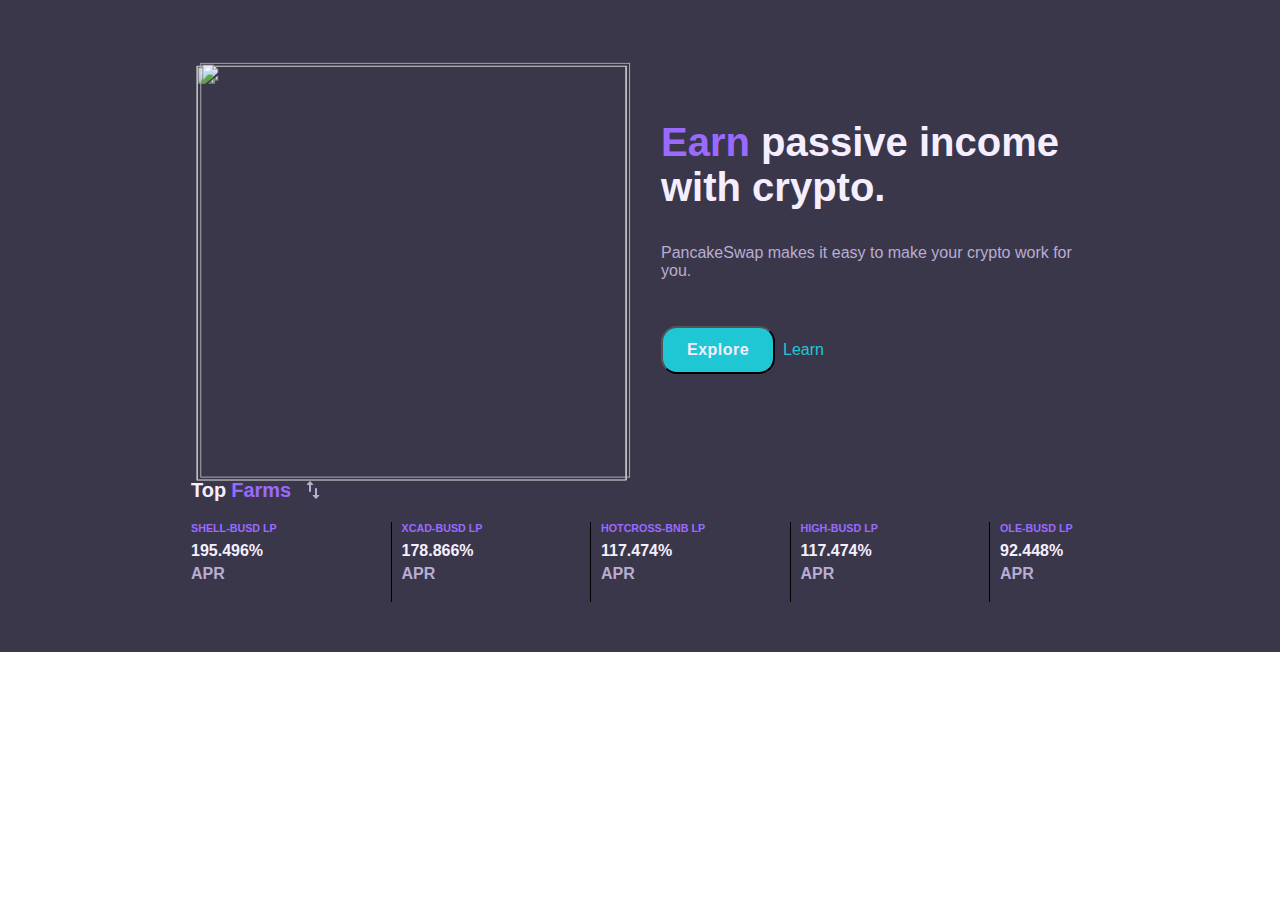
==== index.html @ a701b0a1 "fix responsive" ====
<!DOCTYPE html>
<html lang="en">
  <head>
    <meta charset="UTF-8" />
    <meta http-equiv="X-UA-Compatible" content="IE=edge" />
    <meta name="viewport" content="width=device-width, initial-scale=1.0" />
    <link href="style.css" rel="stylesheet" />
    <title>Document</title>
  </head>
  <body>
    <div class="sectionSix">
      <!-- section Fabio -->
      <div class="super-criminal">
        <div class="img-text">
          <div class="grand-motion">
            <div class="img-motion">
              <figure>
                <img
                  id="arrow"
                  src="https://pancakeswap.finance/images/home/earn/stonks@2x.webp"
                  alt=""
                />
              </figure>
              <figure>
                <img
                  id="cake"
                  src="https://pancakeswap.finance/images/home/earn/pie@2x.webp"
                  alt=""
                />
              </figure>
              <figure>
                <img
                  id="folder"
                  src="https://pancakeswap.finance/images/home/earn/folder@2x.webp"
                  alt=""
                />
              </figure>
            </div>
          </div>
          <div class="text">
            <h2 id="title-par">
              <span>Earn</span> passive income with crypto.
            </h2>
            <div id="subtitle-par">
              PancakeSwap makes it easy to make your crypto work for you.
            </div>
            <div class="btn-links">
              <button>Explore</button>
              <a href="#">Learn</a>
            </div>
          </div>
        </div>
        <div id="criminal">
          <div class="title-res-data">
            Top<span>Farms</span>
            <button>
              <svg>
                <path
                  d="M16 17.01V11C16 10.45 15.55 10 15 10C14.45 10 14 10.45 14 11V17.01H12.21C11.76 17.01 11.54 17.55 11.86 17.86L14.65 20.64C14.85 20.83 15.16 20.83 15.36 20.64L18.15 17.86C18.47 17.55 18.24 17.01 17.8 17.01H16ZM8.65003 3.35002L5.86003 6.14002C5.54003 6.45002 5.76003 6.99002 6.21003 6.99002H8.00003V13C8.00003 13.55 8.45003 14 9.00003 14C9.55003 14 10 13.55 10 13V6.99002H11.79C12.24 6.99002 12.46 6.45002 12.14 6.14002L9.35003 3.35002C9.16003 3.16002 8.84003 3.16002 8.65003 3.35002Z"
                ></path>
              </svg>
            </button>
          </div>
          <div class="res-data">
            <div id="sub-res-data">
              <h6>SHELL-BUSD LP</h6>
              <p>195.496%</p>
              <p>APR</p>
            </div>

            <div id="subtitle-res-data">
              <h6>XCAD-BUSD LP</h6>
              <p>178.866%</p>
              <p>APR</p>
            </div>

            <div id="subtitle-res-data">
              <h6>HOTCROSS-BNB LP</h6>
              <p>117.474%</p>
              <p>APR</p>
            </div>

            <div id="subtitle-res-data">
              <h6>HIGH-BUSD LP</h6>
              <p>117.474%</p>
              <p>APR</p>
            </div>

            <div id="subtitle-res-data">
              <h6>OLE-BUSD LP</h6>
              <p>92.448%</p>
              <p>APR</p>
            </div>
          </div>
          <div class="hidden">
            <div id="res-data-hidden">
              <div id="sub-res-data-hidden">
                <h6>Stake CAKE</h6>
                <p>82.760%</p>
                <p>APY</p>
              </div>
              <div id="subtitle-res-data-hidden">
                <h6>Stake CAKE - Earn HIGH</h6>
                <p>24.993%</p>
                <p>APR</p>
              </div>
              <div id="subtitle-res-data-hidden">
                <h6>Stake CAKE - Earn OLE</h6>
                <p>24.951%</p>
                <p>APR</p>
              </div>
              <div id="subtitle-res-data-hidden">
                <h6>Stake CAKE - Earn TRIVIA</h6>
                <p>24.751%</p>
                <p>APR</p>
              </div>
              <div id="subtitle-res-data-hidden">
                <h6>Stake CAKE - Earn SDAO</h6>
                <p>24.467%</p>
                <p>APR</p>
              </div>
            </div>
          </div>
        </div>
      </div>
    </div>
    <script
      src="https://cdnjs.cloudflare.com/ajax/libs/gsap/3.10.4/gsap.min.js"
      defer
    ></script>
    <script src="script.js" defer></script>
  </body>
</html>
---- style.css ----
* {
  padding: 0;
  margin: 0;
  box-sizing: border-box;
  font-family: "Kanit", sans-serif;
}

body {
  width: 100vw;
  height: 100vh;
}

.sectionSix {
  background-color: #3b374b;
  display: flex;
  justify-content: center;
  align-items: center;
  flex-direction: column;
  width: 100%;
}

.super-criminal {
  min-width: 70%;
}

.img-text {
  margin-top: 3.125rem;
  display: flex;
  justify-content: center;
  gap: 2.5rem;
  width: 100%;
}
.img-text .img-motion {
  display: flex;
  position: relative;
  width: 26.875rem;
  height: 26.125rem;
}
.img-text figure {
  width: -webkit-max-content;
  width: -moz-max-content;
  width: max-content;
  max-height: 512px;
  z-index: 2;
}
.img-text figure #arrow {
  width: 26.875rem;
  height: 25.9375rem;
  position: absolute;
}
.img-text figure #cake {
  width: 26.875rem;
  height: 25.9375rem;
  position: absolute;
}
.img-text figure #folder {
  width: 26.875rem;
  height: 25.9375rem;
  position: absolute;
  left: 0.3125rem;
  z-index: 5;
}

.text {
  display: flex;
  flex-direction: column;
  justify-content: center;
  gap: 0.625rem;
  margin: 0px 0px 1.5rem;
  width: 26.75rem;
}
.text #title-par {
  font-size: 2.5rem;
  color: #f4eeff;
  margin: 0px 0px 24px;
  font-weight: 600;
}
.text #title-par span {
  color: #9a6aff;
}
.text #subtitle-par {
  height: 3rem;
  color: #b8add2;
  margin: 0px 0px 1.5rem;
  font-weight: 400;
  margin-bottom: 1.5rem;
  font-size: 1rem;
}

.btn-links {
  height: 3rem;
  display: flex;
  align-items: center;
}
.btn-links button {
  margin-right: 0.625rem;
  align-items: center;
  border-radius: 1rem;
  cursor: pointer;
  font-size: 1rem;
  font-weight: 600;
  justify-content: center;
  letter-spacing: 0.03em;
  height: 3rem;
  padding: 0px 1.5rem;
  background-color: #1fc7d4;
  color: #f4eeff;
  margin-right: 0.5rem;
}
.btn-links button:hover {
  background-color: #199ea7;
}
.btn-links a {
  text-decoration: none;
  color: #1fc7d4;
}
.btn-links a:hover {
  text-decoration: underline;
}

.title-res-data {
  font-size: 1.25rem;
  font-weight: 600;
  height: 1.5rem;
  width: 100%;
  display: flex;
  align-items: center;
  justify-content: start;
  margin-top: 0.625rem;
  color: #f4eeff;
}
.title-res-data span {
  color: #9a6aff;
  margin-left: 0.3125rem;
  margin-right: 0.625rem;
}
.title-res-data svg {
  width: 1.5rem;
  height: 1.5rem;
}
.title-res-data button {
  width: 1.5rem;
  height: 1.5rem;
  cursor: pointer;
  border: none;
  fill: #b8add2;
  background-color: #3b374b;
}
.title-res-data button:hover {
  fill: #8a7da8;
}

#criminal {
  display: flex;
  flex-direction: column;
  justify-content: center;
  align-items: center;
  width: 100%;
  margin-bottom: 3.125rem;
}

.res-data {
  display: flex;
  justify-content: space-between;
  width: 100%;
  height: 5rem;
  font-weight: 600;
  margin-top: 1.25rem;
}
.res-data #sub-res-data {
  width: 6.25rem;
}
.res-data #sub-res-data h6 {
  color: #9a6aff;
  margin-bottom: 0.5rem;
}
.res-data #sub-res-data p {
  color: #f4eeff;
  margin-bottom: 0.3125rem;
}
.res-data #sub-res-data p:nth-last-child(1) {
  color: #b8add2;
}
.res-data #subtitle-res-data {
  width: 6.25rem;
  border-left: 0.0625rem solid #000000;
  padding-left: 0.625rem;
}
.res-data #subtitle-res-data h6 {
  width: -webkit-max-content;
  width: -moz-max-content;
  width: max-content;
  color: #9a6aff;
  margin-bottom: 0.5rem;
}
.res-data #subtitle-res-data p {
  color: #f4eeff;
  margin-bottom: 0.3125rem;
}
.res-data #subtitle-res-data p:nth-last-child(1) {
  color: #b8add2;
}

.hidden {
  display: none;
  width: 100%;
}
.hidden #res-data-hidden {
  display: flex;
  justify-content: space-between;
  width: 100%;
  height: 5rem;
  font-weight: 600;
  margin-top: 1.25rem;
}
.hidden #res-data-hidden #sub-res-data-hidden {
  width: 100px;
}
.hidden #res-data-hidden #sub-res-data-hidden h6 {
  color: #9a6aff;
  margin-bottom: 0.5rem;
  width: -webkit-max-content;
  width: -moz-max-content;
  width: max-content;
}
.hidden #res-data-hidden #sub-res-data-hidden p {
  color: #f4eeff;
  margin-bottom: 0.3125rem;
}
.hidden #res-data-hidden #sub-res-data-hidden p:nth-last-child(1) {
  color: #b8add2;
}
.hidden #res-data-hidden #subtitle-res-data-hidden {
  width: 100px;
  border-left: 0.0625rem solid #000000;
  padding-left: 0.625rem;
}
.hidden #res-data-hidden #subtitle-res-data-hidden h6 {
  overflow-wrap: break-word !important;
  color: #9a6aff;
  margin-bottom: 0.5rem;
  width: 100%;
}
.hidden #res-data-hidden #subtitle-res-data-hidden p {
  color: #f4eeff;
  margin-bottom: 0.3125rem;
  width: -webkit-max-content;
  width: -moz-max-content;
  width: max-content;
}
.hidden #res-data-hidden #subtitle-res-data-hidden p:nth-last-child(1) {
  color: #b8add2;
}

@media screen and (max-width: 840px) {
  body,
html {
    overflow-x: hidden;
  }
  .super-criminal {
    width: 100%;
  }
  .img-text {
    flex-direction: column;
    padding: 2.5rem;
    padding-bottom: 0rem;
  }
  .img-text .grand-motion {
    width: 100%;
    display: flex;
    justify-content: center;
  }
  .img-text .img-motion {
    min-width: 100%;
    height: 11.5625rem;
    justify-content: flex-end;
    margin-right: 21.875rem;
  }
  .img-text figure #arrow {
    width: 12.5rem;
    height: 11.5625rem;
  }
  .img-text figure #cake {
    width: 12.5rem;
    height: 11.5625rem;
  }
  .img-text figure #folder {
    width: 12.5rem;
    height: 11.5625rem;
  }
  .img-text .text {
    width: 100%;
  }
  .img-text .text #subtitle-par {
    margin: 0px;
    height: 1.875rem;
  }
  .img-text .text #title-par {
    font-size: 1.875rem;
  }
  #criminal {
    padding-left: 2.5rem;
    padding-right: 2.5rem;
  }
  .title-res-data {
    width: 100%;
  }
  .res-data {
    width: 100%;
  }
  #subtitle-res-data h6 {
    width: 100% !important;
    overflow-wrap: break-word !important;
  }
}
@media screen and (max-width: 575px) {
  .img-text {
    padding-left: 1.25rem;
  }
  #criminal {
    padding-left: 1.25rem;
  }
  .res-data {
    display: grid !important;
    grid-template-columns: repeat(2, 1fr) !important;
  }
}/*# sourceMappingURL=style.css.map */
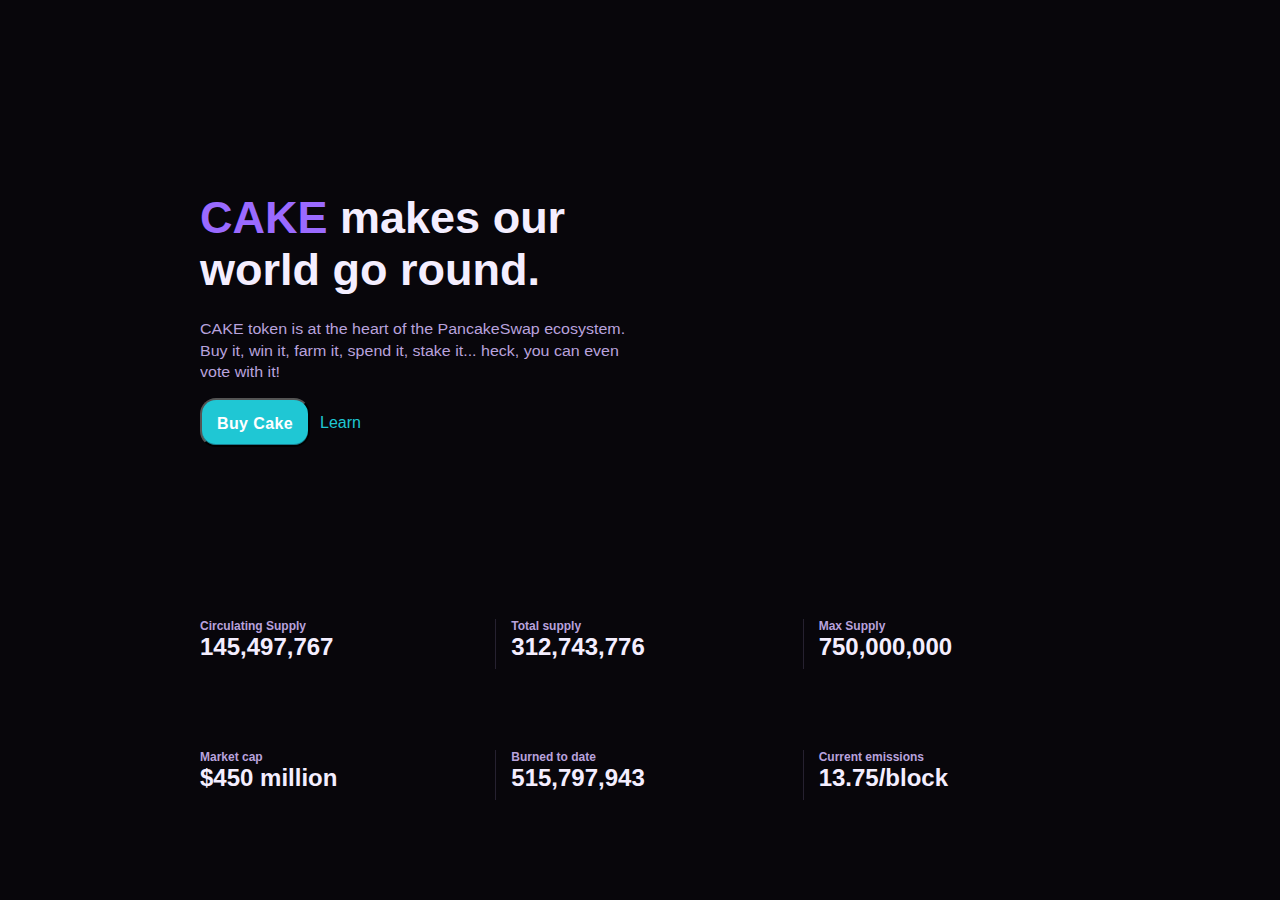
==== commit 0332d84b: "fix other resp" ====
--- a/index.html
+++ b/index.html
@@ -1,133 +1,70 @@
 <!DOCTYPE html>
 <html lang="en">
-  <head>
-    <meta charset="UTF-8" />
-    <meta http-equiv="X-UA-Compatible" content="IE=edge" />
-    <meta name="viewport" content="width=device-width, initial-scale=1.0" />
-    <link href="style.css" rel="stylesheet" />
-    <title>Document</title>
-  </head>
-  <body>
-    <div class="sectionSix">
-      <!-- section Fabio -->
-      <div class="super-criminal">
-        <div class="img-text">
-          <div class="grand-motion">
-            <div class="img-motion">
-              <figure>
-                <img
-                  id="arrow"
-                  src="https://pancakeswap.finance/images/home/earn/stonks@2x.webp"
-                  alt=""
-                />
-              </figure>
-              <figure>
-                <img
-                  id="cake"
-                  src="https://pancakeswap.finance/images/home/earn/pie@2x.webp"
-                  alt=""
-                />
-              </figure>
-              <figure>
-                <img
-                  id="folder"
-                  src="https://pancakeswap.finance/images/home/earn/folder@2x.webp"
-                  alt=""
-                />
-              </figure>
-            </div>
-          </div>
-          <div class="text">
-            <h2 id="title-par">
-              <span>Earn</span> passive income with crypto.
-            </h2>
-            <div id="subtitle-par">
-              PancakeSwap makes it easy to make your crypto work for you.
-            </div>
-            <div class="btn-links">
-              <button>Explore</button>
-              <a href="#">Learn</a>
-            </div>
-          </div>
+
+<head>
+  <meta charset="UTF-8">
+  <meta http-equiv="X-UA-Compatible" content="IE=edge">
+  <meta name="viewport" content="width=device-width, initial-scale=1.0">
+  <title>Document</title>
+  <link rel="stylesheet" href="styleSec6.css">
+  <script src="https://cdnjs.cloudflare.com/ajax/libs/gsap/3.10.4/gsap.min.js" defer></script>
+  <script src="index.js" defer></script>
+</head>
+
+<body>
+  <!-- Alessio start -->
+  <div class="sezione6">
+    <div class="blocco1flex">
+      <div class="textblocco1">
+        <h2><span>CAKE</span> makes our world go round.</h2>
+        <div class="paragrafo">
+          CAKE token is at the heart of the PancakeSwap ecosystem. Buy it, win it, farm it, spend it, stake it... heck,
+          you can even vote with it!
         </div>
-        <div id="criminal">
-          <div class="title-res-data">
-            Top<span>Farms</span>
-            <button>
-              <svg>
-                <path
-                  d="M16 17.01V11C16 10.45 15.55 10 15 10C14.45 10 14 10.45 14 11V17.01H12.21C11.76 17.01 11.54 17.55 11.86 17.86L14.65 20.64C14.85 20.83 15.16 20.83 15.36 20.64L18.15 17.86C18.47 17.55 18.24 17.01 17.8 17.01H16ZM8.65003 3.35002L5.86003 6.14002C5.54003 6.45002 5.76003 6.99002 6.21003 6.99002H8.00003V13C8.00003 13.55 8.45003 14 9.00003 14C9.55003 14 10 13.55 10 13V6.99002H11.79C12.24 6.99002 12.46 6.45002 12.14 6.14002L9.35003 3.35002C9.16003 3.16002 8.84003 3.16002 8.65003 3.35002Z"
-                ></path>
-              </svg>
-            </button>
-          </div>
-          <div class="res-data">
-            <div id="sub-res-data">
-              <h6>SHELL-BUSD LP</h6>
-              <p>195.496%</p>
-              <p>APR</p>
-            </div>
-
-            <div id="subtitle-res-data">
-              <h6>XCAD-BUSD LP</h6>
-              <p>178.866%</p>
-              <p>APR</p>
-            </div>
-
-            <div id="subtitle-res-data">
-              <h6>HOTCROSS-BNB LP</h6>
-              <p>117.474%</p>
-              <p>APR</p>
-            </div>
-
-            <div id="subtitle-res-data">
-              <h6>HIGH-BUSD LP</h6>
-              <p>117.474%</p>
-              <p>APR</p>
-            </div>
-
-            <div id="subtitle-res-data">
-              <h6>OLE-BUSD LP</h6>
-              <p>92.448%</p>
-              <p>APR</p>
-            </div>
-          </div>
-          <div class="hidden">
-            <div id="res-data-hidden">
-              <div id="sub-res-data-hidden">
-                <h6>Stake CAKE</h6>
-                <p>82.760%</p>
-                <p>APY</p>
-              </div>
-              <div id="subtitle-res-data-hidden">
-                <h6>Stake CAKE - Earn HIGH</h6>
-                <p>24.993%</p>
-                <p>APR</p>
-              </div>
-              <div id="subtitle-res-data-hidden">
-                <h6>Stake CAKE - Earn OLE</h6>
-                <p>24.951%</p>
-                <p>APR</p>
-              </div>
-              <div id="subtitle-res-data-hidden">
-                <h6>Stake CAKE - Earn TRIVIA</h6>
-                <p>24.751%</p>
-                <p>APR</p>
-              </div>
-              <div id="subtitle-res-data-hidden">
-                <h6>Stake CAKE - Earn SDAO</h6>
-                <p>24.467%</p>
-                <p>APR</p>
-              </div>
-            </div>
-          </div>
+        <div class="bottone-learn">
+          <button>
+            <p>Buy Cake</p>
+          </button>
+          <a id="learn" href="">Learn</a>
         </div>
       </div>
+      <div class="imgBounce">
+
+        <img id="main-img" src="https://pancakeswap.finance/images/home/cake/coin@2x.webp" alt="">
+        <img id="top-left" src="https://pancakeswap.finance/images/home/cake/top-left@2x.webp" alt="">
+        <img id="top-right" src="https://pancakeswap.finance/images/home/cake/top-right@2x.webp" alt="">
+        <img id="bottom-right" src="https://pancakeswap.finance/images/home/cake/bottom-right@2x.webp" alt="">
+
+      </div>
     </div>
-    <script
-      src="https://cdnjs.cloudflare.com/ajax/libs/gsap/3.10.4/gsap.min.js"
-      defer
-    ></script>
-    <script src="script.js" defer></script>
-  </body>
-</html>
+    <div class="blocco2grid">
+      <div class="quadro1">
+        <h5>Circulating Supply</h5>
+        <p id="circulating_supply">145,497,767</p>
+      </div>
+      <div class="quadro2">
+        <h5> Total supply</h5>
+        <p id="total_supply">312,743,776</p>
+      </div>
+      <div class="quadro3">
+        <h5> Max Supply</h5>
+        <p>750,000,000</p>
+      </div>
+      <div class="quadro4">
+        <h5>Market cap</h5>
+        <p id="market_cap">$450 million</p>
+      </div>
+      <div class="quadro5">
+        <h5>Burned to date</h5>
+        <p>515,797,943</p>
+      </div>
+      <div class="quadro6">
+        <h5>Current emissions</h5>
+        <p>13.75/block</p>
+      </div>
+    </div>
+  </div>
+  <!-- End Alessio -->
+</body>
+
+</html>--- a/styleSec6.css
+++ b/styleSec6.css
@@ -0,0 +1,240 @@
+* {
+  margin: 0;
+  padding: 0;
+  box-sizing: border-box;
+  font-family: "Kanit", sans-serif;
+}
+
+body {
+  background-color: rgb(8, 6, 11);
+  width: 100vw;
+  height: 100vh;
+}
+
+.sezione6 {
+  display: flex;
+  flex-direction: column;
+  align-items: center;
+  justify-content: center;
+  height: 100%;
+  width: 100%;
+  padding: 50px 200px;
+}
+
+.blocco1flex {
+  display: flex;
+  justify-content: center;
+  align-items: center;
+  width: 100%;
+  height: 70%;
+  margin-bottom: 30px;
+}
+.blocco1flex .textblocco1 {
+  width: 50%;
+  color: #f4eeff;
+  font-size: 1.875rem;
+}
+.blocco1flex .textblocco1 span {
+  color: #9a6aff;
+}
+.blocco1flex .textblocco1 .paragrafo {
+  font-size: 1rem;
+  color: #b8a2dd;
+  padding-top: 20px;
+  transform: scale(1, 0.9);
+  line-height: 1.5;
+}
+.blocco1flex .textblocco1 .bottone-learn {
+  padding-top: 10px;
+  display: flex;
+  justify-content: flex-start;
+  align-items: center;
+}
+.blocco1flex .textblocco1 .bottone-learn button {
+  padding-top: 15px;
+  border-radius: 16px;
+  background-color: #1fc7d4;
+  color: #ffffff;
+  height: 100%;
+  width: 25%;
+  display: flex;
+  justify-content: center;
+  box-shadow: rgba(14, 14, 44, 0.4) 0px -1px 0px 0px inset;
+  opacity: 1;
+  letter-spacing: 0.03em;
+}
+.blocco1flex .textblocco1 .bottone-learn button p {
+  font-size: 16px;
+  font-weight: 600;
+  padding-bottom: 12px;
+}
+.blocco1flex .textblocco1 .bottone-learn #learn {
+  font-size: 16px;
+  color: #1fc7d4;
+  text-decoration: none;
+  padding-left: 10px;
+}
+.blocco1flex .textblocco1 .bottone-learn a#learn:hover {
+  text-decoration: underline;
+}
+.blocco1flex .textblocco1 .bottone-learn button:hover {
+  background-color: #199ea7;
+  cursor: pointer;
+}
+
+.imgBounce {
+  height: 100%;
+  width: 50%;
+  display: flex;
+  align-items: center;
+  flex-wrap: wrap;
+  padding-left: 50px;
+  padding-bottom: 20px;
+  max-width: 50%;
+  position: relative;
+}
+.imgBounce #main-img {
+  max-width: 100%;
+  max-height: 100%;
+  width: auto;
+  height: auto;
+  position: absolute;
+  z-index: 1;
+  top: 0;
+}
+.imgBounce #top-left {
+  max-width: 90%;
+  max-height: 100%;
+  width: auto;
+  height: auto;
+  width: 100%;
+  position: absolute;
+  top: -30px;
+  left: 0;
+  z-index: 2;
+}
+.imgBounce #bottom-right {
+  max-width: 90%;
+  max-height: 100%;
+  width: auto;
+  height: auto;
+  width: 100%;
+  position: absolute;
+  top: -25;
+  right: 0;
+}
+.imgBounce #top-right {
+  max-width: 90%;
+  max-height: 100%;
+  width: auto;
+  height: auto;
+  width: 100%;
+  position: absolute;
+  top: 0;
+  left: 0;
+}
+
+.blocco2grid {
+  width: 100%;
+  height: 30%;
+  display: grid;
+  gap: 30px;
+  grid-template-columns: repeat(3, auto);
+  grid-template-areas: "quadro1, quadro2, quadro3" "quadro4, quadro5, quadro6";
+}
+.blocco2grid p {
+  font-size: 24px;
+  color: #f4eeff;
+  font-weight: 800;
+}
+.blocco2grid h5 {
+  font-size: 12px;
+  color: #b8a2dd;
+}
+
+.quadro2,
+.quadro5,
+.quadro3,
+.quadro6 {
+  border-left: 1px rgb(38, 33, 48) solid;
+  height: 50%;
+  padding-left: 15px;
+}
+
+@media screen and (max-width: 852px) {
+  body {
+    min-height: 100vh !important;
+  }
+  .sezione6 {
+    padding: 0;
+    margin-right: 30px !important;
+  }
+  div.blocco1flex {
+    width: 100% !important;
+    display: flex;
+    flex-direction: column !important;
+    padding: 0 50px;
+  }
+  .blocco2grid {
+    padding: 30px 50px;
+    width: 100%;
+    height: 100%;
+    flex: 1;
+    display: grid;
+    gap: 30px;
+    grid-template-columns: repeat(2, auto);
+    grid-template-areas: "quadro1 ,quadro2" "quadro3, quadro4" "quadro5 ,quadro6";
+  }
+  .imgBounce {
+    max-height: 500px !important;
+    max-width: 500px !important;
+    height: 100%;
+    width: 100%;
+    display: flex;
+    align-self: flex-end;
+    flex-wrap: wrap;
+    order: 1;
+    padding-bottom: 30px;
+  }
+  .imgBounce figure {
+    padding-left: 50px;
+    padding-bottom: 20px;
+  }
+  .imgBounce figure #main-img {
+    width: 200px;
+    position: relative;
+    z-index: 1;
+  }
+  .imgBounce figure #top-left {
+    width: 200px;
+    position: absolute;
+    top: 210px;
+    left: 100px;
+    z-index: 2;
+  }
+  .imgBounce figure #bottom-right {
+    width: 200px;
+    position: absolute;
+    top: 240px;
+    left: 120px;
+  }
+  .imgBounce figure #top-right {
+    width: 200px;
+    position: absolute;
+    top: 230px;
+    left: 90px;
+  }
+  .textblocco1 {
+    width: 100% !important;
+    height: 100%;
+    order: 2;
+    display: flex;
+    flex-direction: column;
+  }
+  .textblocco1 h2 {
+    width: 100%;
+  }
+  .imgBounce {
+    width: 100%;
+  }
+}/*# sourceMappingURL=styleSec6.css.map */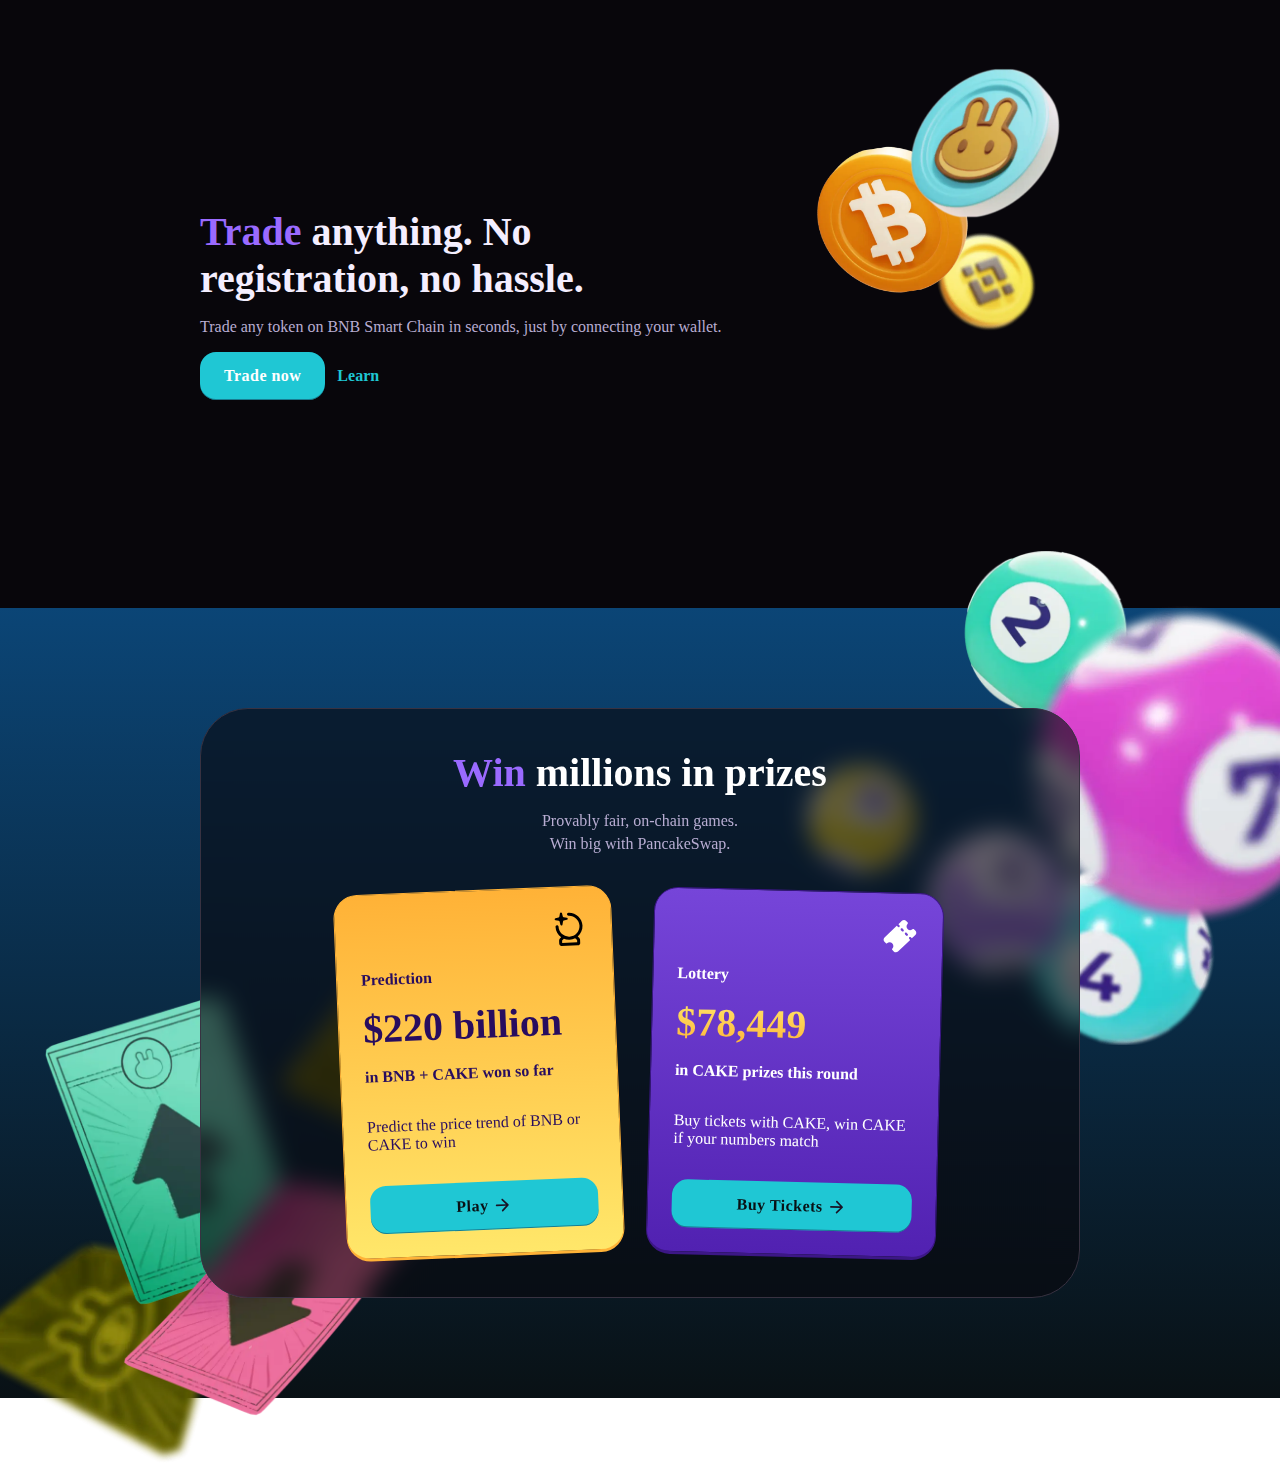
==== commit 2a321fe8: "fix: responsive, javascript" ====
--- a/index.html
+++ b/index.html
@@ -1,70 +1,150 @@
 <!DOCTYPE html>
 <html lang="en">
-
 <head>
   <meta charset="UTF-8">
   <meta http-equiv="X-UA-Compatible" content="IE=edge">
   <meta name="viewport" content="width=device-width, initial-scale=1.0">
+  <link rel="stylesheet" type="text/css" href="css/style.css">
   <title>Document</title>
-  <link rel="stylesheet" href="styleSec6.css">
-  <script src="https://cdnjs.cloudflare.com/ajax/libs/gsap/3.10.4/gsap.min.js" defer></script>
-  <script src="index.js" defer></script>
+  <script src="https://cdnjs.cloudflare.com/ajax/libs/gsap/3.10.4/gsap.min.js" defer></script>  
+  <script src="section_3-5.js" defer></script>
 </head>
 
 <body>
-  <!-- Alessio start -->
-  <div class="sezione6">
-    <div class="blocco1flex">
-      <div class="textblocco1">
-        <h2><span>CAKE</span> makes our world go round.</h2>
-        <div class="paragrafo">
-          CAKE token is at the heart of the PancakeSwap ecosystem. Buy it, win it, farm it, spend it, stake it... heck,
-          you can even vote with it!
+
+  <!------------------------------------------------------------------------ Sezione 3  ----------------------------------------------------------------------------->
+    <div class = "Section_3">
+      <div class = "Image-Text_3">
+        <div class = "text_3">
+          <h1 id="h1_section_3"><span>Trade</span> anything. No registration, no hassle.</h1>
+          <p>Trade any token on BNB Smart Chain in seconds, just by connecting your wallet.</p>
+          <button type="input">
+            <a href="">Trade now</a>
+          </button>
+          <a href="">Learn</a>
         </div>
-        <div class="bottone-learn">
-          <button>
-            <p>Buy Cake</p>
-          </button>
-          <a id="learn" href="">Learn</a>
+        <div class = "image_3">
+            <div id="coin1">
+              <img src="assets/coin1.webp" alt="moneta fluttuante sfocata in lontananza">
+            </div>
+            <div id="coin2">
+              <img src="assets/coin2.webp" alt="moneta fluttuante gialla con simbolo bitcoin">
+            </div>
+            <div id="coin3">
+              <img src="assets/coin3.webp" alt="moneta fluttuante azzurra con sagoma testa coniglietto" >
+            </div>
         </div>
       </div>
-      <div class="imgBounce">
+    </div>
+  <!------------------------------------------------------------------------ Fine Sezione 3  ----------------------------------------------------------------------------->
 
-        <img id="main-img" src="https://pancakeswap.finance/images/home/cake/coin@2x.webp" alt="">
-        <img id="top-left" src="https://pancakeswap.finance/images/home/cake/top-left@2x.webp" alt="">
-        <img id="top-right" src="https://pancakeswap.finance/images/home/cake/top-right@2x.webp" alt="">
-        <img id="bottom-right" src="https://pancakeswap.finance/images/home/cake/bottom-right@2x.webp" alt="">
 
+  <!------------------------------------------------------------------------ Sezione 5  ----------------------------------------------------------------------------->
+    <div class = "Section_5">
+      <div class="magic-cards">
+        <div id="m-c-1">
+          <img src="assets/bottom-left@2x.webp" alt="moneta fluttuante sfocata in lontananza">
+        </div>
+        <div id="m-c-2">
+          <img src="assets/green@2x.webp" alt="moneta fluttuante gialla con simbolo bitcoin">
+        </div>
+        <div id="m-c-3">
+          <img src="assets/red@2x.webp" alt="moneta fluttuante azzurra con sagoma testa coniglietto" >
+        </div>
+        <div id="m-c-4">
+          <img src="assets/top-right@2x.webp" alt="moneta fluttuante azzurra con sagoma testa coniglietto" >
+        </div>
+      </div>
+      <div class="biliard-balls">
+        <div id="b-b-1">
+          <img src="assets/2@2x.webp" alt="moneta fluttuante sfocata in lontananza">
+        </div>
+        <div id="b-b-2">
+          <img src="assets/4@2x.webp" alt="moneta fluttuante gialla con simbolo bitcoin">
+        </div>
+        <div id="b-b-3">
+          <img src="assets/6@2x.webp" alt="moneta fluttuante azzurra con sagoma testa coniglietto" >
+        </div>
+        <div id="b-b-4">
+          <img src="assets/7@2x.webp" alt="moneta fluttuante azzurra con sagoma testa coniglietto" >
+        </div>
+        <div id="b-b-5">
+          <img src="assets/9@2x.webp" alt="moneta fluttuante azzurra con sagoma testa coniglietto" >
+        </div>
+      </div>
+      <div class = "container_5">
+        <div class = "text_5">
+          <h2 id="h2_section_5"><span>Win</span> millions in prizes</h2>
+          <p>Provably fair, on-chain games.</p>
+          <p>Win big with PancakeSwap.</p>
+        </div>
+        <div class = "cards_5">
+          <div class = "card1_5">
+            <svg viewBox="0 0 24 24" width="36px" class="crystal-sphere">
+              <path d="M3.18731 5.68438C2.44993 5.52604 2.44993 4.47393 3.18731 4.31559L5.3203 3.85755C5.58957 3.79973 5.79991 3.58939 
+              5.85774 3.32012L6.31577 1.18713C6.47411 0.449748 7.52622 0.449751 7.68457 1.18713L8.1426 3.32012C8.20042 3.58939 8.41076 
+              3.79973 8.68003 3.85755L10.813 4.31559C11.5504 4.47393 11.5504 5.52604 10.813 5.68438L8.68003 6.14241C8.41076 6.20024 
+              8.20042 6.41058 8.1426 6.67985L7.68457 8.81284C7.52622 9.55022 6.47411 9.55022 6.31577 8.81284L5.85774 6.67985C5.79991 
+              6.41058 5.58957 6.20024 5.3203 6.14241L3.18731 5.68438Z">
+            </path>
+              <path fill-rule="evenodd" clip-rule="evenodd" d="M12 2.99998C15.866 2.99998 19 6.13399 19 9.99998C19 13.866 15.866 17 
+              12 17C8.13401 17 5 13.866 5 9.99998C5 9.4477 4.55228 8.99998 4 8.99998C3.44772 8.99998 3 9.4477 3 9.99998C3 12.8894 
+              4.36163 15.4608 6.47822 17.1075L5.58579 18C5.21071 18.3751 5 18.8838 5 19.4142V21.5C5 22.3284 5.67157 23 6.5 23H17.5C18.3284 
+              23 19 22.3284 19 21.5V19.4142C19 18.8838 18.7893 18.3751 18.4142 18L17.5218 17.1075C19.6384 15.4608 21 12.8894 21 9.99998C21 
+              5.02942 16.9706 0.999985 12 0.999985C11.4477 0.999985 11 1.4477 11 1.99998C11 2.55227 11.4477 2.99998 12 2.99998ZM12 
+              19C10.6564 19 9.38156 18.7056 8.23649 18.1777L7 19.4142L7 21H17V19.4142L15.7635 18.1777C14.6184 18.7056 13.3436 19 12 19Z">
+            </path>
+            </svg>
+            <p><b>Prediction</b></p>
+            <h2 id="jackpot-prediction">$220 billion</h2>
+            <p><b>in BNB + CAKE won so far</b></p>
+            <p>Predict the price trend of BNB or CAKE to win</p>
+            <button type="submit">
+              <a>Play</a>
+              <svg viewBox="0 0 24 24" width="20px" xmlns="http://www.w3.org/2000/svg" class="arrow">
+                <path d="M5 13H16.17L11.29 17.88C10.9 18.27 10.9 18.91 11.29 19.3C11.68 19.69 12.31 19.69 12.7 19.3L19.29 
+                12.71C19.68 12.32 19.68 11.69 19.29 11.3L12.71 4.7C12.32 4.31 11.69 4.31 11.3 4.7C10.91 5.09 10.91 5.72 
+                11.3 6.11L16.17 11H5C4.45 11 4 11.45 4 12C4 12.55 4.45 13 5 13Z">
+                </path>
+              </svg>
+            </button>
+          </div>
+          <div class = "card2_5">
+            <svg viewBox="0 0 24 24" width="36px" class="lottery-ticket">
+              <path fill-rule="evenodd" clip-rule="evenodd" d="M1.4144 13.4824L9.36944 5.52736L10.0765 6.23446C10.3694 6.52736 
+              10.8443 6.52736 11.1372 6.23446C11.4301 5.94157 11.4301 5.4667 11.1372 5.1738L10.4301 4.4667L12.7281 2.16869C13.5092 
+              1.38764 14.7755 1.38764 15.5565 2.16869L16.6173 3.22943C16.8125 3.42465 16.8125 3.74115 16.6173 3.93637C15.641 
+              4.91268 15.641 6.49559 16.6173 7.4719C17.5936 8.44821 19.1765 8.44821 20.1528 7.4719C20.348 7.27669 20.6645 7.27669 
+              20.8597 7.4719L21.9205 8.53265C22.7015 9.3137 22.7015 10.58 21.9205 11.3611L19.6224 13.6592L18.9153 12.9521C18.6224 
+              12.6592 18.1475 12.6592 17.8546 12.9521C17.5617 13.245 17.5617 13.7198 17.8546 14.0127L18.5617 14.7198L10.6068 
+              22.6748C9.82574 23.4558 8.55941 23.4558 7.77836 22.6748L6.7177 21.6141C6.52244 21.4189 6.52244 21.1023 6.7177 
+              20.907C7.69401 19.9307 7.69401 18.3478 6.7177 17.3715C5.74139 16.3952 4.15848 16.3952 3.18217 17.3715C2.9869 
+              17.5667 2.67032 17.5667 2.47506 17.3715L1.4144 16.3108C0.633351 15.5298 0.633351 14.2634 1.4144 13.4824ZM13.2584 
+              7.29521C12.9655 7.00232 12.4907 7.00232 12.1978 7.29521C11.9049 7.5881 11.9049 8.06298 12.1978 8.35587L12.9049 9.06298C13.1978 
+              9.35587 13.6727 9.35587 13.9655 9.06298C14.2584 8.77009 14.2584 8.29521 13.9655 8.00232L13.2584 7.29521ZM15.0262 10.1236C15.3191 
+              9.83075 15.794 9.83074 16.0869 10.1236L16.794 10.8307C17.0869 11.1236 17.0869 11.5985 16.794 11.8914C16.5011 12.1843 16.0262 
+              12.1843 15.7333 11.8914L15.0262 11.1843C14.7333 10.8914 14.7333 10.4165 15.0262 10.1236Z">
+              </path>
+            </svg>
+            <p><b>Lottery</b></p>
+            <h2 id="jackpot-lottery">$78,000</h2>
+            <p><b>in CAKE prizes this round</b></p>
+            <p>Buy tickets with CAKE, win CAKE if your numbers match</p>
+            <button type="submit">
+              <a>Buy Tickets</a>
+              <svg viewBox="0 0 24 24" width="20px" xmlns="http://www.w3.org/2000/svg" class="arrow">
+                <path d="M5 13H16.17L11.29 17.88C10.9 18.27 10.9 18.91 11.29 19.3C11.68 19.69 12.31 19.69 
+                12.7 19.3L19.29 12.71C19.68 12.32 19.68 11.69 19.29 11.3L12.71 4.7C12.32 4.31 11.69 4.31 
+                11.3 4.7C10.91 5.09 10.91 5.72 11.3 6.11L16.17 11H5C4.45 11 4 11.45 4 12C4 12.55 4.45 13 5 13Z">
+                </path>
+              </svg>
+            </button>
+          </div>
+        </div>
       </div>
     </div>
-    <div class="blocco2grid">
-      <div class="quadro1">
-        <h5>Circulating Supply</h5>
-        <p id="circulating_supply">145,497,767</p>
-      </div>
-      <div class="quadro2">
-        <h5> Total supply</h5>
-        <p id="total_supply">312,743,776</p>
-      </div>
-      <div class="quadro3">
-        <h5> Max Supply</h5>
-        <p>750,000,000</p>
-      </div>
-      <div class="quadro4">
-        <h5>Market cap</h5>
-        <p id="market_cap">$450 million</p>
-      </div>
-      <div class="quadro5">
-        <h5>Burned to date</h5>
-        <p>515,797,943</p>
-      </div>
-      <div class="quadro6">
-        <h5>Current emissions</h5>
-        <p>13.75/block</p>
-      </div>
-    </div>
-  </div>
-  <!-- End Alessio -->
-</body>
+<!------------------------------------------------------------------------ Fine Sezione 5  ----------------------------------------------------------------------------->
+  
+  </body>
 
 </html>--- a/css/style.css
+++ b/css/style.css
@@ -0,0 +1,477 @@
+* {
+  margin: 0;
+  padding: 0;
+  box-sizing: border-box;
+  font-family: "Kanit";
+}
+
+body {
+  overflow-x: hidden;
+  width: 100vw;
+  height: 100vh;
+}
+
+/*------------------------------------------------------Sezione 3--------------------------------------------------------------*/
+.Section_3 {
+  background-color: rgb(8, 6, 11);
+  width: 100%;
+  display: flex;
+  flex-direction: row;
+  align-items: center;
+  justify-content: center;
+  padding: 3rem 2rem;
+}
+.Section_3 .Image-Text_3 {
+  width: 100%;
+  max-width: 55rem;
+  display: flex;
+  flex-direction: row;
+  align-items: center;
+  justify-content: center;
+  flex: 1 1 0%;
+  gap: 4rem;
+}
+.Section_3 .Image-Text_3 .text_3 {
+  width: 100%;
+  max-width: 33.125rem;
+}
+.Section_3 .Image-Text_3 .text_3 h1 {
+  font-family: "Kanit";
+  font-weight: 600;
+  font-size: 2.5rem;
+  color: rgb(244, 238, 255);
+}
+.Section_3 .Image-Text_3 .text_3 h1 span {
+  color: #9a6aff;
+}
+.Section_3 .Image-Text_3 .text_3 p {
+  font-weight: 400;
+  padding: 1rem 0;
+  color: rgb(184, 173, 210);
+}
+.Section_3 .Image-Text_3 .text_3 a {
+  text-decoration: none;
+  color: #1fc7d4;
+  font-weight: 600;
+}
+.Section_3 .Image-Text_3 .text_3 button {
+  align-items: center;
+  border: 0px;
+  border-radius: 1rem;
+  box-shadow: rgba(14, 14, 44, 0.4) 0px -1px 0px 0px inset;
+  cursor: pointer;
+  display: inline-flex;
+  font-family: inherit;
+  font-size: 1rem;
+  font-weight: 600;
+  justify-content: center;
+  letter-spacing: 0.03em;
+  line-height: 1;
+  opacity: 1;
+  outline: 0px;
+  transition: background-color 0.2s ease 0s, opacity 0.2s ease 0s;
+  height: 3rem;
+  padding: 0px 1.5rem;
+  background-color: #1fc7d4;
+  color: white;
+  margin-right: 0.5rem;
+}
+.Section_3 .Image-Text_3 .text_3 button a {
+  text-decoration: none;
+  color: white;
+}
+.Section_3 .Image-Text_3 .image_3 {
+  box-sizing: content-box;
+  display: flex;
+  flex: 1 1 0%;
+  height: 100%;
+  width: 100%;
+  min-height: 512px;
+  position: relative;
+}
+.Section_3 .Image-Text_3 .image_3 #coin1 {
+  height: 100%;
+  position: absolute;
+  top: 0px;
+  left: 0px;
+}
+.Section_3 .Image-Text_3 .image_3 #coin1 img {
+  max-height: 100%;
+  height: auto;
+  max-width: 100%;
+  width: auto;
+}
+.Section_3 .Image-Text_3 .image_3 #coin2 {
+  height: 100%;
+  position: absolute;
+  top: 0px;
+  left: 0px;
+}
+.Section_3 .Image-Text_3 .image_3 #coin2 img {
+  max-height: 100%;
+  height: auto;
+  max-width: 100%;
+  width: auto;
+}
+.Section_3 .Image-Text_3 .image_3 #coin3 {
+  height: 100%;
+  position: absolute;
+  top: 0px;
+  left: 0px;
+}
+.Section_3 .Image-Text_3 .image_3 #coin3 img {
+  max-height: 100%;
+  height: auto;
+  max-width: 100%;
+  width: auto;
+}
+
+/*---------------------------------------------------------------------------------FINE Sezione 3------------------------------------------------------------------------------*/
+/*-----------------------------------------------------------------------------------Sezione 5---------------------------------------------------------------------------------*/
+.Section_5 {
+  width: 100%;
+  background: linear-gradient(rgb(11, 69, 118) 0%, rgb(9, 17, 21) 100%);
+  display: flex;
+  justify-content: center;
+  align-items: center;
+  padding: 6.25rem 2.1875rem;
+  position: relative;
+}
+.Section_5 .magic-cards {
+  width: 100%;
+  height: 100%;
+  max-width: 31.25rem;
+  max-height: 18.75rem;
+  position: relative;
+  box-sizing: content-box;
+  align-self: flex-end;
+  position: absolute;
+  left: 0;
+  bottom: -4rem;
+}
+.Section_5 .magic-cards #m-c-1 {
+  position: absolute;
+  bottom: 0;
+  left: 0;
+}
+.Section_5 .magic-cards #m-c-1 img {
+  max-height: 100%;
+  height: auto;
+  max-width: 100%;
+  width: auto;
+}
+.Section_5 .magic-cards #m-c-2 {
+  position: absolute;
+  bottom: 0;
+  left: 0;
+}
+.Section_5 .magic-cards #m-c-2 img {
+  max-height: 100%;
+  height: auto;
+  max-width: 100%;
+  width: auto;
+}
+.Section_5 .magic-cards #m-c-3 {
+  position: absolute;
+  bottom: 0;
+  left: 0;
+}
+.Section_5 .magic-cards #m-c-3 img {
+  max-height: 100%;
+  height: auto;
+  max-width: 100%;
+  width: auto;
+}
+.Section_5 .magic-cards #m-c-4 {
+  position: absolute;
+  bottom: 0;
+  left: 0;
+}
+.Section_5 .magic-cards #m-c-4 img {
+  max-height: 100%;
+  height: auto;
+  max-width: 100%;
+  width: auto;
+}
+.Section_5 .biliard-balls {
+  width: 100%;
+  height: 100%;
+  max-width: 31.25rem;
+  max-height: 18.75rem;
+  position: relative;
+  box-sizing: content-box;
+  align-self: flex-start;
+  position: absolute;
+  right: 0;
+  top: -4rem;
+}
+.Section_5 .biliard-balls #b-b-1 {
+  position: absolute;
+  top: 0;
+  left: 0;
+}
+.Section_5 .biliard-balls #b-b-1 img {
+  max-height: 100%;
+  height: auto;
+  max-width: 100%;
+  width: auto;
+}
+.Section_5 .biliard-balls #b-b-2 {
+  position: absolute;
+  top: 0;
+  left: 0;
+}
+.Section_5 .biliard-balls #b-b-2 img {
+  max-height: 100%;
+  height: auto;
+  max-width: 100%;
+  width: auto;
+}
+.Section_5 .biliard-balls #b-b-3 {
+  position: absolute;
+  top: 0;
+  left: 0;
+}
+.Section_5 .biliard-balls #b-b-3 img {
+  max-height: 100%;
+  height: auto;
+  max-width: 100%;
+  width: auto;
+}
+.Section_5 .biliard-balls #b-b-4 {
+  position: absolute;
+  top: 0;
+  left: 0;
+}
+.Section_5 .biliard-balls #b-b-4 img {
+  max-height: 100%;
+  height: auto;
+  max-width: 100%;
+  width: auto;
+}
+.Section_5 .biliard-balls #b-b-5 {
+  position: absolute;
+  top: 0;
+  left: 0;
+}
+.Section_5 .biliard-balls #b-b-5 img {
+  max-height: 100%;
+  height: auto;
+  max-width: 100%;
+  width: auto;
+}
+.Section_5 .container_5 {
+  z-index: 1;
+  width: 100%;
+  max-width: 55rem;
+  background-color: rgba(8, 6, 11, 0.6);
+  display: flex;
+  flex-direction: column;
+  align-items: center;
+  justify-content: center;
+  padding: 2.5rem 6.25rem;
+  border-radius: 3rem;
+  border: 1px solid rgb(56, 50, 65);
+  backdrop-filter: blur(12px);
+}
+.Section_5 .container_5 .text_5 {
+  margin-bottom: 2rem;
+  text-align: center;
+}
+.Section_5 .container_5 .text_5 h2 {
+  font-family: "Kanit";
+  font-weight: 600;
+  font-size: 2.5rem;
+  color: white;
+  margin-bottom: 1rem;
+}
+.Section_5 .container_5 .text_5 h2 span {
+  color: #9a6aff;
+}
+.Section_5 .container_5 .text_5 p {
+  font-weight: 400;
+  color: rgb(184, 173, 210);
+  margin-bottom: 0.3rem;
+}
+.Section_5 .container_5 .cards_5 {
+  width: 100%;
+  max-width: 37.5rem;
+  display: flex;
+  flex-direction: row;
+  align-items: center;
+  justify-content: center;
+  gap: 2rem;
+}
+.Section_5 .container_5 .cards_5 .card1_5 {
+  background: linear-gradient(rgb(255, 178, 55) 0%, rgb(255, 205, 81) 51.17%, rgb(255, 231, 106) 100%);
+  max-width: 18.125rem;
+  border-radius: 1.5rem;
+  padding: 1.5rem;
+  transform: rotate(-2.36deg);
+  border: 0.0625rem solid rgb(255, 178, 55);
+  border-bottom: 0.1875rem solid rgb(255, 178, 55);
+  display: flex;
+  flex-direction: column;
+}
+.Section_5 .container_5 .cards_5 .card1_5 .crystal-sphere {
+  align-self: flex-end;
+  flex-shrink: 0;
+}
+.Section_5 .container_5 .cards_5 .card1_5 h2 {
+  color: rgb(40, 13, 95);
+  font-size: 2.5rem;
+}
+.Section_5 .container_5 .cards_5 .card1_5 p {
+  color: rgb(40, 13, 95);
+  padding: 1rem 0;
+}
+.Section_5 .container_5 .cards_5 .card1_5 button {
+  align-items: center;
+  border: 0px;
+  border-radius: 1rem;
+  box-shadow: rgba(14, 14, 44, 0.4) 0px -1px 0px 0px inset;
+  cursor: pointer;
+  display: inline-flex;
+  font-family: inherit;
+  font-size: 1rem;
+  font-weight: 600;
+  justify-content: center;
+  letter-spacing: 0.03em;
+  line-height: 1;
+  opacity: 1;
+  outline: 0px;
+  transition: background-color 0.2s ease 0s, opacity 0.2s ease 0s;
+  height: 3rem;
+  padding: 0px 1.5rem;
+  background-color: #1fc7d4;
+  color: white;
+  margin-right: 0.5rem;
+  width: 100%;
+  margin-top: 1rem;
+}
+.Section_5 .container_5 .cards_5 .card1_5 button a {
+  text-decoration: none;
+  color: rgb(9, 17, 21);
+}
+.Section_5 .container_5 .cards_5 .card1_5 button .arrow {
+  fill: rgb(25, 19, 38);
+  margin-left: 0.25rem;
+}
+.Section_5 .container_5 .cards_5 .card2_5 {
+  background: linear-gradient(rgb(118, 69, 217) 0%, rgb(81, 33, 177) 100%);
+  max-width: 18.125rem;
+  border-radius: 1.5rem;
+  padding: 1.5rem;
+  transform: rotate(1.43deg);
+  border: 0.0625rem solid rgb(60, 23, 134);
+  border-bottom: 0.1875rem solid rgb(60, 23, 134);
+  display: flex;
+  flex-direction: column;
+}
+.Section_5 .container_5 .cards_5 .card2_5 .lottery-ticket {
+  align-self: flex-end;
+  fill: white;
+  flex-shrink: 0;
+}
+.Section_5 .container_5 .cards_5 .card2_5 h2 {
+  background: -webkit-linear-gradient(rgb(255, 231, 106) 0%, rgb(255, 205, 81) 51.17%, rgb(255, 178, 55) 100%);
+  background-clip: text;
+  -webkit-background-clip: text;
+  -webkit-text-fill-color: transparent;
+  font-size: 2.5rem;
+}
+.Section_5 .container_5 .cards_5 .card2_5 p {
+  color: white;
+  padding: 1rem 0;
+}
+.Section_5 .container_5 .cards_5 .card2_5 button {
+  align-items: center;
+  border: 0px;
+  border-radius: 1rem;
+  box-shadow: rgba(14, 14, 44, 0.4) 0px -1px 0px 0px inset;
+  cursor: pointer;
+  display: inline-flex;
+  font-family: inherit;
+  font-size: 1rem;
+  font-weight: 600;
+  justify-content: center;
+  letter-spacing: 0.03em;
+  line-height: 1;
+  opacity: 1;
+  outline: 0px;
+  transition: background-color 0.2s ease 0s, opacity 0.2s ease 0s;
+  height: 3rem;
+  padding: 0px 1.5rem;
+  background-color: #1fc7d4;
+  color: white;
+  margin-right: 0.5rem;
+  width: 100%;
+  margin-top: 1rem;
+}
+.Section_5 .container_5 .cards_5 .card2_5 button a {
+  text-decoration: none;
+  color: rgb(9, 17, 21);
+}
+.Section_5 .container_5 .cards_5 .card2_5 button .arrow {
+  fill: rgb(25, 19, 38);
+  margin-left: 0.25rem;
+}
+
+@media screen and (max-width: 968px) {
+  #h1_section_3, #h2_section_5 {
+    font-size: 2rem;
+  }
+  .Section_5 .container_5 .cards_5 .card1_5 #jackpot-prediction {
+    font-size: 2rem;
+  }
+  .Section_5 .container_5 .cards_5 .card2_5 #jackpot-lottery {
+    font-size: 2rem;
+  }
+}
+@media screen and (max-width: 852px) {
+  .Section_3 .Image-Text_3 {
+    flex-direction: column;
+  }
+  .Section_3 .Image-Text_3 .text_3 {
+    order: 2;
+    max-width: 100%;
+    padding-top: 0;
+  }
+  .Section_3 .Image-Text_3 .image_3 {
+    order: 1;
+    max-width: 12rem;
+    min-height: 12rem;
+    align-self: flex-end;
+  }
+  .Section_5 .magic-cards {
+    height: 6.25rem;
+    width: 12.5rem;
+    bottom: -2.1875rem;
+  }
+  .Section_5 .biliard-balls {
+    height: 6.25rem;
+    width: 12.5rem;
+    top: -3.125rem;
+  }
+  .Section_5 .container_5 {
+    padding: 1.25rem 3.125rem;
+  }
+  .Section_5 .container_5 .cards_5 {
+    flex-direction: column;
+  }
+  .Section_5 .container_5 .cards_5 .card1_5 {
+    transform: rotate(0);
+  }
+  .Section_5 .container_5 .cards_5 .card2_5 {
+    transform: rotate(0);
+  }
+}
+/*---------------------------------------------------------------------------------FINE Sezione 3------------------------------------------------------------------------------*/
+* {
+  margin: 0;
+  padding: 0;
+  box-sizing: border-box;
+  font-family: "Kanit";
+}
+
+/*# sourceMappingURL=style.css.map */
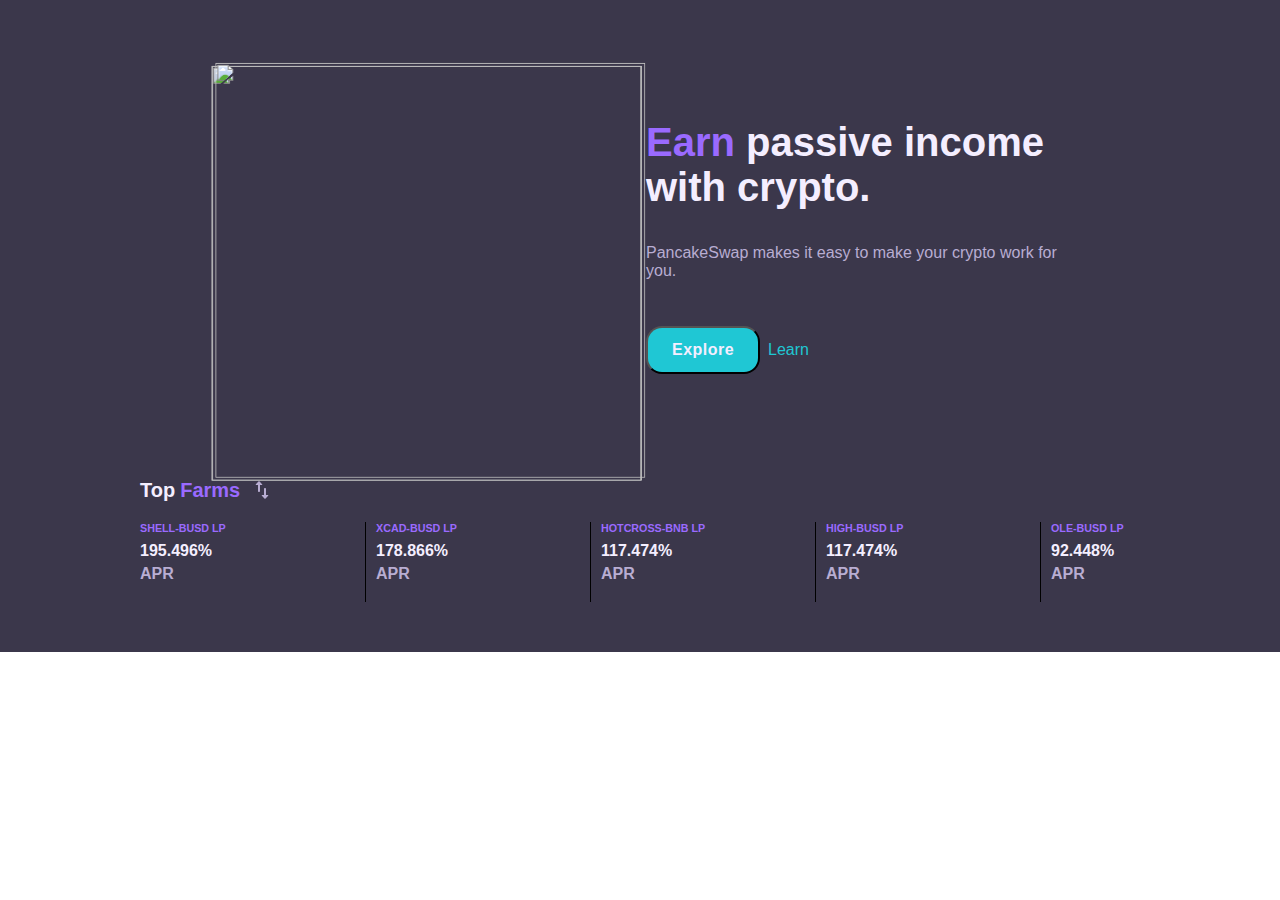
==== commit 4537c32d: "fix responsive" ====
--- a/index.html
+++ b/index.html
@@ -1,150 +1,133 @@
 <!DOCTYPE html>
 <html lang="en">
-<head>
-  <meta charset="UTF-8">
-  <meta http-equiv="X-UA-Compatible" content="IE=edge">
-  <meta name="viewport" content="width=device-width, initial-scale=1.0">
-  <link rel="stylesheet" type="text/css" href="css/style.css">
-  <title>Document</title>
-  <script src="https://cdnjs.cloudflare.com/ajax/libs/gsap/3.10.4/gsap.min.js" defer></script>  
-  <script src="section_3-5.js" defer></script>
-</head>
+  <head>
+    <meta charset="UTF-8" />
+    <meta http-equiv="X-UA-Compatible" content="IE=edge" />
+    <meta name="viewport" content="width=device-width, initial-scale=1.0" />
+    <link href="style.css" rel="stylesheet" />
+    <title>Document</title>
+  </head>
+  <body>
+    <div class="sectionSix">
+      <!-- section Fabio -->
+      <div class="super-criminal">
+        <div class="img-text">
+          <div class="grand-motion">
+            <div class="img-motion">
+              <figure>
+                <img
+                  id="arrow"
+                  src="https://pancakeswap.finance/images/home/earn/stonks@2x.webp"
+                  alt=""
+                />
+              </figure>
+              <figure>
+                <img
+                  id="cake"
+                  src="https://pancakeswap.finance/images/home/earn/pie@2x.webp"
+                  alt=""
+                />
+              </figure>
+              <figure>
+                <img
+                  id="folder"
+                  src="https://pancakeswap.finance/images/home/earn/folder@2x.webp"
+                  alt=""
+                />
+              </figure>
+            </div>
+          </div>
+          <div class="text">
+            <h2 id="title-par">
+              <span>Earn</span> passive income with crypto.
+            </h2>
+            <div id="subtitle-par">
+              PancakeSwap makes it easy to make your crypto work for you.
+            </div>
+            <div class="btn-links">
+              <button>Explore</button>
+              <a href="#">Learn</a>
+            </div>
+          </div>
+        </div>
+        <div id="criminal">
+          <div class="title-res-data">
+            Top<span>Farms</span>
+            <button>
+              <svg>
+                <path
+                  d="M16 17.01V11C16 10.45 15.55 10 15 10C14.45 10 14 10.45 14 11V17.01H12.21C11.76 17.01 11.54 17.55 11.86 17.86L14.65 20.64C14.85 20.83 15.16 20.83 15.36 20.64L18.15 17.86C18.47 17.55 18.24 17.01 17.8 17.01H16ZM8.65003 3.35002L5.86003 6.14002C5.54003 6.45002 5.76003 6.99002 6.21003 6.99002H8.00003V13C8.00003 13.55 8.45003 14 9.00003 14C9.55003 14 10 13.55 10 13V6.99002H11.79C12.24 6.99002 12.46 6.45002 12.14 6.14002L9.35003 3.35002C9.16003 3.16002 8.84003 3.16002 8.65003 3.35002Z"
+                ></path>
+              </svg>
+            </button>
+          </div>
+          <div class="res-data">
+            <div id="sub-res-data">
+              <h6>SHELL-BUSD LP</h6>
+              <p>195.496%</p>
+              <p>APR</p>
+            </div>
 
-<body>
+            <div id="subtitle-res-data">
+              <h6>XCAD-BUSD LP</h6>
+              <p>178.866%</p>
+              <p>APR</p>
+            </div>
 
-  <!------------------------------------------------------------------------ Sezione 3  ----------------------------------------------------------------------------->
-    <div class = "Section_3">
-      <div class = "Image-Text_3">
-        <div class = "text_3">
-          <h1 id="h1_section_3"><span>Trade</span> anything. No registration, no hassle.</h1>
-          <p>Trade any token on BNB Smart Chain in seconds, just by connecting your wallet.</p>
-          <button type="input">
-            <a href="">Trade now</a>
-          </button>
-          <a href="">Learn</a>
-        </div>
-        <div class = "image_3">
-            <div id="coin1">
-              <img src="assets/coin1.webp" alt="moneta fluttuante sfocata in lontananza">
+            <div id="subtitle-res-data">
+              <h6>HOTCROSS-BNB LP</h6>
+              <p>117.474%</p>
+              <p>APR</p>
             </div>
-            <div id="coin2">
-              <img src="assets/coin2.webp" alt="moneta fluttuante gialla con simbolo bitcoin">
+
+            <div id="subtitle-res-data">
+              <h6>HIGH-BUSD LP</h6>
+              <p>117.474%</p>
+              <p>APR</p>
             </div>
-            <div id="coin3">
-              <img src="assets/coin3.webp" alt="moneta fluttuante azzurra con sagoma testa coniglietto" >
+
+            <div id="subtitle-res-data">
+              <h6>OLE-BUSD LP</h6>
+              <p>92.448%</p>
+              <p>APR</p>
             </div>
+          </div>
+          <!-- <div class="hidden"> -->
+            <div id="res-data-hidden">
+              <div id="sub-res-data-hidden">
+                <h6>Stake CAKE</h6>
+                <p>82.760%</p>
+                <p>APY</p>
+              </div>
+              <div id="subtitle-res-data-hidden">
+                <h6>Stake CAKE - Earn HIGH</h6>
+                <p>24.993%</p>
+                <p>APR</p>
+              </div>
+              <div id="subtitle-res-data-hidden">
+                <h6>Stake CAKE - Earn OLE</h6>
+                <p>24.951%</p>
+                <p>APR</p>
+              </div>
+              <div id="subtitle-res-data-hidden">
+                <h6>Stake CAKE - Earn TRIVIA</h6>
+                <p>24.751%</p>
+                <p>APR</p>
+              </div>
+              <div id="subtitle-res-data-hidden">
+                <h6>Stake CAKE - Earn SDAO</h6>
+                <p>24.467%</p>
+                <p>APR</p>
+              </div>
+            </div>
+          <!-- </div> -->
         </div>
       </div>
     </div>
-  <!------------------------------------------------------------------------ Fine Sezione 3  ----------------------------------------------------------------------------->
-
-
-  <!------------------------------------------------------------------------ Sezione 5  ----------------------------------------------------------------------------->
-    <div class = "Section_5">
-      <div class="magic-cards">
-        <div id="m-c-1">
-          <img src="assets/bottom-left@2x.webp" alt="moneta fluttuante sfocata in lontananza">
-        </div>
-        <div id="m-c-2">
-          <img src="assets/green@2x.webp" alt="moneta fluttuante gialla con simbolo bitcoin">
-        </div>
-        <div id="m-c-3">
-          <img src="assets/red@2x.webp" alt="moneta fluttuante azzurra con sagoma testa coniglietto" >
-        </div>
-        <div id="m-c-4">
-          <img src="assets/top-right@2x.webp" alt="moneta fluttuante azzurra con sagoma testa coniglietto" >
-        </div>
-      </div>
-      <div class="biliard-balls">
-        <div id="b-b-1">
-          <img src="assets/2@2x.webp" alt="moneta fluttuante sfocata in lontananza">
-        </div>
-        <div id="b-b-2">
-          <img src="assets/4@2x.webp" alt="moneta fluttuante gialla con simbolo bitcoin">
-        </div>
-        <div id="b-b-3">
-          <img src="assets/6@2x.webp" alt="moneta fluttuante azzurra con sagoma testa coniglietto" >
-        </div>
-        <div id="b-b-4">
-          <img src="assets/7@2x.webp" alt="moneta fluttuante azzurra con sagoma testa coniglietto" >
-        </div>
-        <div id="b-b-5">
-          <img src="assets/9@2x.webp" alt="moneta fluttuante azzurra con sagoma testa coniglietto" >
-        </div>
-      </div>
-      <div class = "container_5">
-        <div class = "text_5">
-          <h2 id="h2_section_5"><span>Win</span> millions in prizes</h2>
-          <p>Provably fair, on-chain games.</p>
-          <p>Win big with PancakeSwap.</p>
-        </div>
-        <div class = "cards_5">
-          <div class = "card1_5">
-            <svg viewBox="0 0 24 24" width="36px" class="crystal-sphere">
-              <path d="M3.18731 5.68438C2.44993 5.52604 2.44993 4.47393 3.18731 4.31559L5.3203 3.85755C5.58957 3.79973 5.79991 3.58939 
-              5.85774 3.32012L6.31577 1.18713C6.47411 0.449748 7.52622 0.449751 7.68457 1.18713L8.1426 3.32012C8.20042 3.58939 8.41076 
-              3.79973 8.68003 3.85755L10.813 4.31559C11.5504 4.47393 11.5504 5.52604 10.813 5.68438L8.68003 6.14241C8.41076 6.20024 
-              8.20042 6.41058 8.1426 6.67985L7.68457 8.81284C7.52622 9.55022 6.47411 9.55022 6.31577 8.81284L5.85774 6.67985C5.79991 
-              6.41058 5.58957 6.20024 5.3203 6.14241L3.18731 5.68438Z">
-            </path>
-              <path fill-rule="evenodd" clip-rule="evenodd" d="M12 2.99998C15.866 2.99998 19 6.13399 19 9.99998C19 13.866 15.866 17 
-              12 17C8.13401 17 5 13.866 5 9.99998C5 9.4477 4.55228 8.99998 4 8.99998C3.44772 8.99998 3 9.4477 3 9.99998C3 12.8894 
-              4.36163 15.4608 6.47822 17.1075L5.58579 18C5.21071 18.3751 5 18.8838 5 19.4142V21.5C5 22.3284 5.67157 23 6.5 23H17.5C18.3284 
-              23 19 22.3284 19 21.5V19.4142C19 18.8838 18.7893 18.3751 18.4142 18L17.5218 17.1075C19.6384 15.4608 21 12.8894 21 9.99998C21 
-              5.02942 16.9706 0.999985 12 0.999985C11.4477 0.999985 11 1.4477 11 1.99998C11 2.55227 11.4477 2.99998 12 2.99998ZM12 
-              19C10.6564 19 9.38156 18.7056 8.23649 18.1777L7 19.4142L7 21H17V19.4142L15.7635 18.1777C14.6184 18.7056 13.3436 19 12 19Z">
-            </path>
-            </svg>
-            <p><b>Prediction</b></p>
-            <h2 id="jackpot-prediction">$220 billion</h2>
-            <p><b>in BNB + CAKE won so far</b></p>
-            <p>Predict the price trend of BNB or CAKE to win</p>
-            <button type="submit">
-              <a>Play</a>
-              <svg viewBox="0 0 24 24" width="20px" xmlns="http://www.w3.org/2000/svg" class="arrow">
-                <path d="M5 13H16.17L11.29 17.88C10.9 18.27 10.9 18.91 11.29 19.3C11.68 19.69 12.31 19.69 12.7 19.3L19.29 
-                12.71C19.68 12.32 19.68 11.69 19.29 11.3L12.71 4.7C12.32 4.31 11.69 4.31 11.3 4.7C10.91 5.09 10.91 5.72 
-                11.3 6.11L16.17 11H5C4.45 11 4 11.45 4 12C4 12.55 4.45 13 5 13Z">
-                </path>
-              </svg>
-            </button>
-          </div>
-          <div class = "card2_5">
-            <svg viewBox="0 0 24 24" width="36px" class="lottery-ticket">
-              <path fill-rule="evenodd" clip-rule="evenodd" d="M1.4144 13.4824L9.36944 5.52736L10.0765 6.23446C10.3694 6.52736 
-              10.8443 6.52736 11.1372 6.23446C11.4301 5.94157 11.4301 5.4667 11.1372 5.1738L10.4301 4.4667L12.7281 2.16869C13.5092 
-              1.38764 14.7755 1.38764 15.5565 2.16869L16.6173 3.22943C16.8125 3.42465 16.8125 3.74115 16.6173 3.93637C15.641 
-              4.91268 15.641 6.49559 16.6173 7.4719C17.5936 8.44821 19.1765 8.44821 20.1528 7.4719C20.348 7.27669 20.6645 7.27669 
-              20.8597 7.4719L21.9205 8.53265C22.7015 9.3137 22.7015 10.58 21.9205 11.3611L19.6224 13.6592L18.9153 12.9521C18.6224 
-              12.6592 18.1475 12.6592 17.8546 12.9521C17.5617 13.245 17.5617 13.7198 17.8546 14.0127L18.5617 14.7198L10.6068 
-              22.6748C9.82574 23.4558 8.55941 23.4558 7.77836 22.6748L6.7177 21.6141C6.52244 21.4189 6.52244 21.1023 6.7177 
-              20.907C7.69401 19.9307 7.69401 18.3478 6.7177 17.3715C5.74139 16.3952 4.15848 16.3952 3.18217 17.3715C2.9869 
-              17.5667 2.67032 17.5667 2.47506 17.3715L1.4144 16.3108C0.633351 15.5298 0.633351 14.2634 1.4144 13.4824ZM13.2584 
-              7.29521C12.9655 7.00232 12.4907 7.00232 12.1978 7.29521C11.9049 7.5881 11.9049 8.06298 12.1978 8.35587L12.9049 9.06298C13.1978 
-              9.35587 13.6727 9.35587 13.9655 9.06298C14.2584 8.77009 14.2584 8.29521 13.9655 8.00232L13.2584 7.29521ZM15.0262 10.1236C15.3191 
-              9.83075 15.794 9.83074 16.0869 10.1236L16.794 10.8307C17.0869 11.1236 17.0869 11.5985 16.794 11.8914C16.5011 12.1843 16.0262 
-              12.1843 15.7333 11.8914L15.0262 11.1843C14.7333 10.8914 14.7333 10.4165 15.0262 10.1236Z">
-              </path>
-            </svg>
-            <p><b>Lottery</b></p>
-            <h2 id="jackpot-lottery">$78,000</h2>
-            <p><b>in CAKE prizes this round</b></p>
-            <p>Buy tickets with CAKE, win CAKE if your numbers match</p>
-            <button type="submit">
-              <a>Buy Tickets</a>
-              <svg viewBox="0 0 24 24" width="20px" xmlns="http://www.w3.org/2000/svg" class="arrow">
-                <path d="M5 13H16.17L11.29 17.88C10.9 18.27 10.9 18.91 11.29 19.3C11.68 19.69 12.31 19.69 
-                12.7 19.3L19.29 12.71C19.68 12.32 19.68 11.69 19.29 11.3L12.71 4.7C12.32 4.31 11.69 4.31 
-                11.3 4.7C10.91 5.09 10.91 5.72 11.3 6.11L16.17 11H5C4.45 11 4 11.45 4 12C4 12.55 4.45 13 5 13Z">
-                </path>
-              </svg>
-            </button>
-          </div>
-        </div>
-      </div>
-    </div>
-<!------------------------------------------------------------------------ Fine Sezione 5  ----------------------------------------------------------------------------->
-  
+    <script
+      src="https://cdnjs.cloudflare.com/ajax/libs/gsap/3.10.4/gsap.min.js"
+      defer
+    ></script>
+    <script src="script.js" defer></script>
   </body>
-
-</html>+</html>
--- a/style.css
+++ b/style.css
@@ -0,0 +1,382 @@
+* {
+  padding: 0;
+  margin: 0;
+  box-sizing: border-box;
+  font-family: "Kanit", sans-serif;
+}
+
+body {
+  width: 100vw;
+  height: 100vh;
+}
+
+.sectionSix {
+  background-color: #3b374b;
+  display: flex;
+  justify-content: center;
+  align-items: center;
+  flex-direction: column;
+  width: 100%;
+}
+
+.super-criminal {
+  width: 90%;
+}
+
+.img-text {
+  margin-top: 3.125rem;
+  display: flex;
+  justify-content: center;
+  gap: 0.625rem;
+  width: 100%;
+}
+.img-text .img-motion {
+  display: flex;
+  position: relative;
+  width: 26.875rem;
+  height: 26.125rem;
+}
+.img-text figure {
+  width: -webkit-max-content;
+  width: -moz-max-content;
+  width: max-content;
+  max-height: 512px;
+  z-index: 2;
+}
+.img-text figure #arrow {
+  width: 26.875rem;
+  height: 25.9375rem;
+  position: absolute;
+}
+.img-text figure #cake {
+  width: 26.875rem;
+  height: 25.9375rem;
+  position: absolute;
+}
+.img-text figure #folder {
+  width: 26.875rem;
+  height: 25.9375rem;
+  position: absolute;
+  left: 0.3125rem;
+  z-index: 5;
+}
+
+.text {
+  display: flex;
+  flex-direction: column;
+  justify-content: center;
+  gap: 0.625rem;
+  margin: 0px 0px 1.5rem;
+  width: 26.75rem;
+}
+.text #title-par {
+  font-size: 2.5rem;
+  color: #f4eeff;
+  margin: 0px 0px 24px;
+  font-weight: 600;
+}
+.text #title-par span {
+  color: #9a6aff;
+}
+.text #subtitle-par {
+  height: 3rem;
+  color: #b8add2;
+  margin: 0px 0px 1.5rem;
+  font-weight: 400;
+  margin-bottom: 1.5rem;
+  font-size: 1rem;
+}
+
+.btn-links {
+  height: 3rem;
+  display: flex;
+  align-items: center;
+}
+.btn-links button {
+  margin-right: 0.625rem;
+  align-items: center;
+  border-radius: 1rem;
+  cursor: pointer;
+  font-size: 1rem;
+  font-weight: 600;
+  justify-content: center;
+  letter-spacing: 0.03em;
+  height: 3rem;
+  padding: 0px 1.5rem;
+  background-color: #1fc7d4;
+  color: #f4eeff;
+  margin-right: 0.5rem;
+}
+.btn-links button:hover {
+  background-color: #199ea7;
+}
+.btn-links a {
+  text-decoration: none;
+  color: #1fc7d4;
+}
+.btn-links a:hover {
+  text-decoration: underline;
+}
+
+.title-res-data {
+  font-size: 1.25rem;
+  font-weight: 600;
+  height: 1.5rem;
+  width: 100%;
+  display: flex;
+  align-items: center;
+  justify-content: start;
+  margin-top: 0.625rem;
+  color: #f4eeff;
+}
+.title-res-data span {
+  color: #9a6aff;
+  margin-left: 0.3125rem;
+  margin-right: 0.625rem;
+}
+.title-res-data svg {
+  width: 1.5rem;
+  height: 1.5rem;
+}
+.title-res-data button {
+  width: 1.5rem;
+  height: 1.5rem;
+  cursor: pointer;
+  border: none;
+  fill: #b8add2;
+  background-color: #3b374b;
+}
+.title-res-data button:hover {
+  fill: #8a7da8;
+}
+
+#criminal {
+  display: flex;
+  flex-direction: column;
+  justify-content: center;
+  align-items: center;
+  width: 100%;
+  max-width: 62.5rem;
+  margin-bottom: 3.125rem;
+  margin-left: auto;
+  margin-right: auto;
+}
+
+.res-data {
+  display: flex;
+  justify-content: space-between;
+  width: 100%;
+  height: 5rem;
+  font-weight: 600;
+  margin-top: 1.25rem;
+  gap: 0.625rem;
+}
+.res-data #sub-res-data {
+  width: 6.25rem;
+}
+.res-data #sub-res-data h6 {
+  color: #9a6aff;
+  margin-bottom: 0.5rem;
+}
+.res-data #sub-res-data p {
+  color: #f4eeff;
+  margin-bottom: 0.3125rem;
+}
+.res-data #sub-res-data p:nth-last-child(1) {
+  color: #b8add2;
+}
+.res-data #subtitle-res-data {
+  width: 6.25rem;
+  border-left: 0.0625rem solid #000000;
+  padding-left: 0.625rem;
+}
+.res-data #subtitle-res-data h6 {
+  width: -webkit-max-content;
+  width: -moz-max-content;
+  width: max-content;
+  color: #9a6aff;
+  margin-bottom: 0.5rem;
+}
+.res-data #subtitle-res-data p {
+  color: #f4eeff;
+  margin-bottom: 0.3125rem;
+}
+.res-data #subtitle-res-data p:nth-last-child(1) {
+  color: #b8add2;
+}
+
+#res-data-hidden {
+  display: none;
+  justify-content: space-between;
+  width: 100%;
+  height: 5rem;
+  font-weight: 600;
+  margin-top: 1.25rem;
+}
+#res-data-hidden #sub-res-data-hidden {
+  width: 100px;
+}
+#res-data-hidden #sub-res-data-hidden h6 {
+  color: #9a6aff;
+  margin-bottom: 0.5rem;
+  width: -webkit-max-content;
+  width: -moz-max-content;
+  width: max-content;
+}
+#res-data-hidden #sub-res-data-hidden p {
+  color: #f4eeff;
+  margin-bottom: 0.3125rem;
+}
+#res-data-hidden #sub-res-data-hidden p:nth-last-child(1) {
+  color: #b8add2;
+}
+#res-data-hidden #subtitle-res-data-hidden {
+  width: 100px;
+  border-left: 0.0625rem solid #000000;
+  padding-left: 0.625rem;
+}
+#res-data-hidden #subtitle-res-data-hidden h6 {
+  overflow-wrap: break-word !important;
+  color: #9a6aff;
+  margin-bottom: 0.5rem;
+  width: 100%;
+}
+#res-data-hidden #subtitle-res-data-hidden p {
+  color: #f4eeff;
+  margin-bottom: 0.3125rem;
+  width: -webkit-max-content;
+  width: -moz-max-content;
+  width: max-content;
+}
+#res-data-hidden #subtitle-res-data-hidden p:nth-last-child(1) {
+  color: #b8add2;
+}
+
+@media screen and (max-width: 840px) {
+  body,
+html {
+    overflow-x: hidden;
+  }
+  .super-criminal {
+    width: 100%;
+  }
+  .img-text {
+    flex-direction: column;
+    padding: 2.5rem;
+    padding-bottom: 0rem;
+  }
+  .img-text .grand-motion {
+    display: flex;
+    justify-content: center;
+    flex-basis: 50%;
+  }
+  .img-text .img-motion {
+    min-width: 100%;
+    height: 11.5625rem;
+    justify-content: flex-end;
+    margin-right: 21.875rem;
+  }
+  .img-text figure #arrow {
+    width: 12.5rem;
+    height: 11.5625rem;
+  }
+  .img-text figure #cake {
+    width: 12.5rem;
+    height: 11.5625rem;
+  }
+  .img-text figure #folder {
+    width: 12.5rem;
+    height: 11.5625rem;
+  }
+  .img-text .text {
+    width: 100%;
+    flex-basis: 50%;
+  }
+  .img-text .text #subtitle-par {
+    margin: 0px;
+    height: 1.875rem;
+  }
+  .img-text .text #title-par {
+    font-size: 1.875rem;
+  }
+  #criminal {
+    padding-left: 2.5rem;
+    padding-right: 2.5rem;
+  }
+  .title-res-data {
+    width: 100%;
+  }
+  .res-data {
+    width: 100%;
+  }
+  #subtitle-res-data h6 {
+    width: 100% !important;
+    overflow-wrap: break-word !important;
+  }
+}
+@media screen and (max-width: 575px) {
+  .img-text {
+    padding-left: 1.25rem;
+  }
+  #criminal {
+    padding-left: 1.25rem;
+  }
+  #subtitle-res-data {
+    border: none !important;
+    padding: 0px !important;
+  }
+  #sub-res-data {
+    grid-area: firstDiv;
+    border: none;
+  }
+  #subtitle-res-data:nth-child(1) {
+    grid-area: secondDiv;
+  }
+  #subtitle-res-data:nth-child(2) {
+    grid-area: thirdDiv;
+  }
+  #subtitle-res-data:nth-child(3) {
+    grid-area: fourthDiv;
+  }
+  #subtitle-res-data:nth-child(4) {
+    grid-area: fifthDiv;
+  }
+  .res-data {
+    display: grid !important;
+    grid-template-rows: repeat(3, 1fr);
+    grid-template-columns: repeat(2, 1fr);
+    grid-template-areas: "firstDiv secondDiv" "thirdDiv none" "fourthDiv fifthDiv";
+    height: 100%;
+  }
+  .hidden {
+    height: 100%;
+  }
+  #subtitle-res-data-hidden {
+    border: none !important;
+    padding: 0px !important;
+  }
+  #sub-res-data-hidden {
+    grid-area: firstDivHidden;
+    border-left: none;
+  }
+  #subtitle-res-data-hidden:nth-child(1) {
+    grid-area: secondDivHidden;
+  }
+  #subtitle-res-data-hidden:nth-child(2) {
+    grid-area: thirdDivHidden;
+  }
+  #subtitle-res-data-hidden:nth-child(3) {
+    grid-area: fourthDivHidden;
+  }
+  #subtitle-res-data-hidden:nth-child(4) {
+    grid-area: fifthDivHidden;
+  }
+  #res-data-hidden {
+    display: grid !important;
+    height: 100%;
+    gap: 0.625rem;
+    grid-template-rows: repeat(3, 1fr);
+    grid-template-columns: repeat(2, 1fr);
+    grid-template-areas: "firstDivHidden secondDivHidden" "thirdDivHidden none" "fourthDivHidden fifthDivHidden";
+  }
+}/*# sourceMappingURL=style.css.map */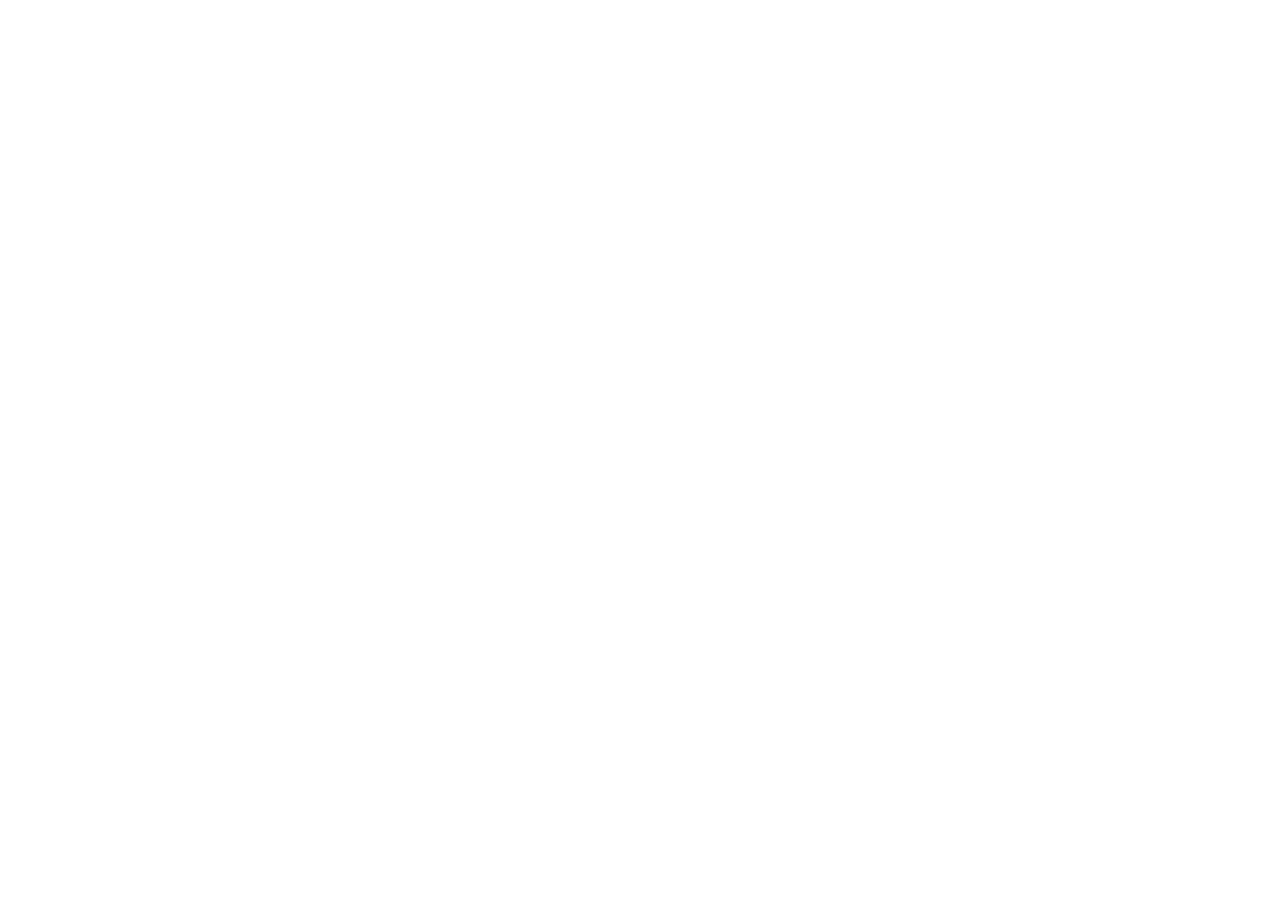
==== commit 53025d1b: "merge: sezione 4" ====
--- a/index.html
+++ b/index.html
@@ -8,126 +8,11 @@
     <title>Document</title>
   </head>
   <body>
-    <div class="sectionSix">
-      <!-- section Fabio -->
-      <div class="super-criminal">
-        <div class="img-text">
-          <div class="grand-motion">
-            <div class="img-motion">
-              <figure>
-                <img
-                  id="arrow"
-                  src="https://pancakeswap.finance/images/home/earn/stonks@2x.webp"
-                  alt=""
-                />
-              </figure>
-              <figure>
-                <img
-                  id="cake"
-                  src="https://pancakeswap.finance/images/home/earn/pie@2x.webp"
-                  alt=""
-                />
-              </figure>
-              <figure>
-                <img
-                  id="folder"
-                  src="https://pancakeswap.finance/images/home/earn/folder@2x.webp"
-                  alt=""
-                />
-              </figure>
-            </div>
-          </div>
-          <div class="text">
-            <h2 id="title-par">
-              <span>Earn</span> passive income with crypto.
-            </h2>
-            <div id="subtitle-par">
-              PancakeSwap makes it easy to make your crypto work for you.
-            </div>
-            <div class="btn-links">
-              <button>Explore</button>
-              <a href="#">Learn</a>
-            </div>
-          </div>
-        </div>
-        <div id="criminal">
-          <div class="title-res-data">
-            Top<span>Farms</span>
-            <button>
-              <svg>
-                <path
-                  d="M16 17.01V11C16 10.45 15.55 10 15 10C14.45 10 14 10.45 14 11V17.01H12.21C11.76 17.01 11.54 17.55 11.86 17.86L14.65 20.64C14.85 20.83 15.16 20.83 15.36 20.64L18.15 17.86C18.47 17.55 18.24 17.01 17.8 17.01H16ZM8.65003 3.35002L5.86003 6.14002C5.54003 6.45002 5.76003 6.99002 6.21003 6.99002H8.00003V13C8.00003 13.55 8.45003 14 9.00003 14C9.55003 14 10 13.55 10 13V6.99002H11.79C12.24 6.99002 12.46 6.45002 12.14 6.14002L9.35003 3.35002C9.16003 3.16002 8.84003 3.16002 8.65003 3.35002Z"
-                ></path>
-              </svg>
-            </button>
-          </div>
-          <div class="res-data">
-            <div id="sub-res-data">
-              <h6>SHELL-BUSD LP</h6>
-              <p>195.496%</p>
-              <p>APR</p>
-            </div>
-
-            <div id="subtitle-res-data">
-              <h6>XCAD-BUSD LP</h6>
-              <p>178.866%</p>
-              <p>APR</p>
-            </div>
-
-            <div id="subtitle-res-data">
-              <h6>HOTCROSS-BNB LP</h6>
-              <p>117.474%</p>
-              <p>APR</p>
-            </div>
-
-            <div id="subtitle-res-data">
-              <h6>HIGH-BUSD LP</h6>
-              <p>117.474%</p>
-              <p>APR</p>
-            </div>
-
-            <div id="subtitle-res-data">
-              <h6>OLE-BUSD LP</h6>
-              <p>92.448%</p>
-              <p>APR</p>
-            </div>
-          </div>
-          <!-- <div class="hidden"> -->
-            <div id="res-data-hidden">
-              <div id="sub-res-data-hidden">
-                <h6>Stake CAKE</h6>
-                <p>82.760%</p>
-                <p>APY</p>
-              </div>
-              <div id="subtitle-res-data-hidden">
-                <h6>Stake CAKE - Earn HIGH</h6>
-                <p>24.993%</p>
-                <p>APR</p>
-              </div>
-              <div id="subtitle-res-data-hidden">
-                <h6>Stake CAKE - Earn OLE</h6>
-                <p>24.951%</p>
-                <p>APR</p>
-              </div>
-              <div id="subtitle-res-data-hidden">
-                <h6>Stake CAKE - Earn TRIVIA</h6>
-                <p>24.751%</p>
-                <p>APR</p>
-              </div>
-              <div id="subtitle-res-data-hidden">
-                <h6>Stake CAKE - Earn SDAO</h6>
-                <p>24.467%</p>
-                <p>APR</p>
-              </div>
-            </div>
-          <!-- </div> -->
-        </div>
-      </div>
-    </div>
+   
     <script
       src="https://cdnjs.cloudflare.com/ajax/libs/gsap/3.10.4/gsap.min.js"
       defer
     ></script>
-    <script src="script.js" defer></script>
+    
   </body>
 </html>
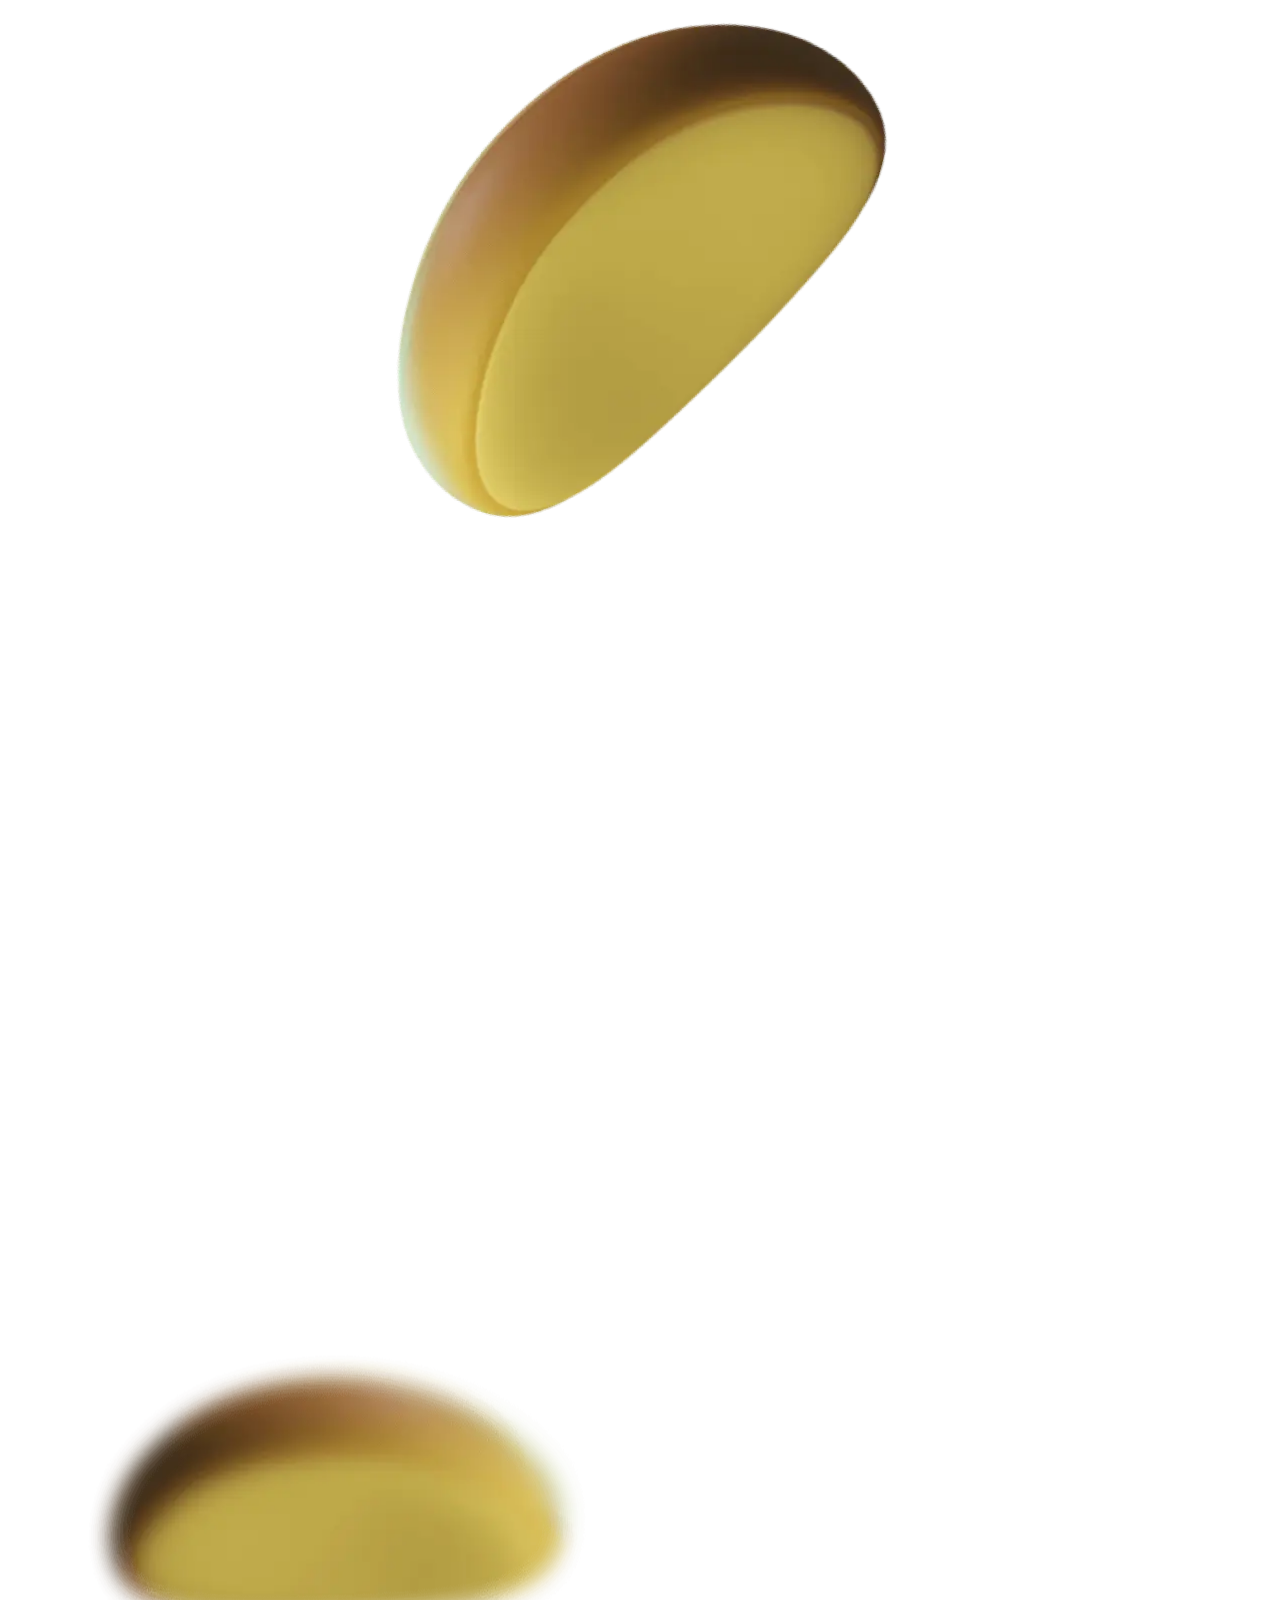
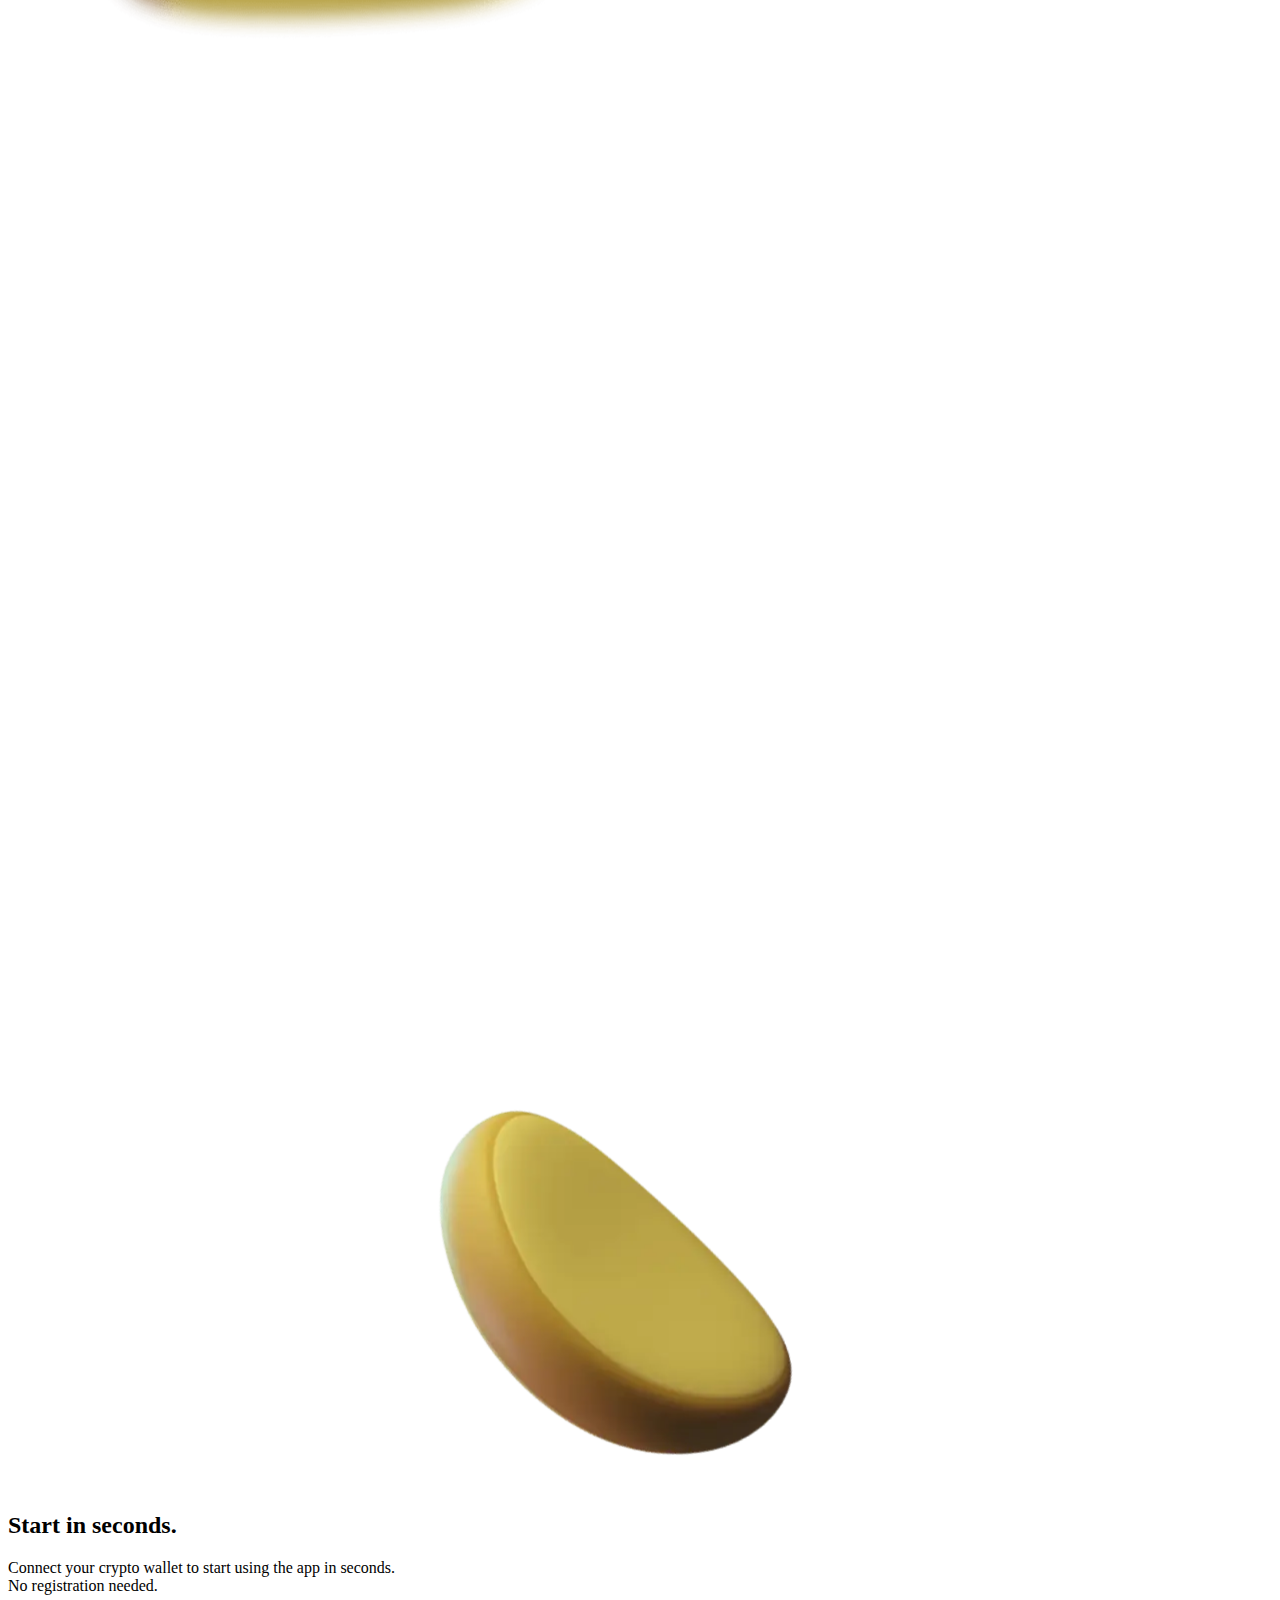
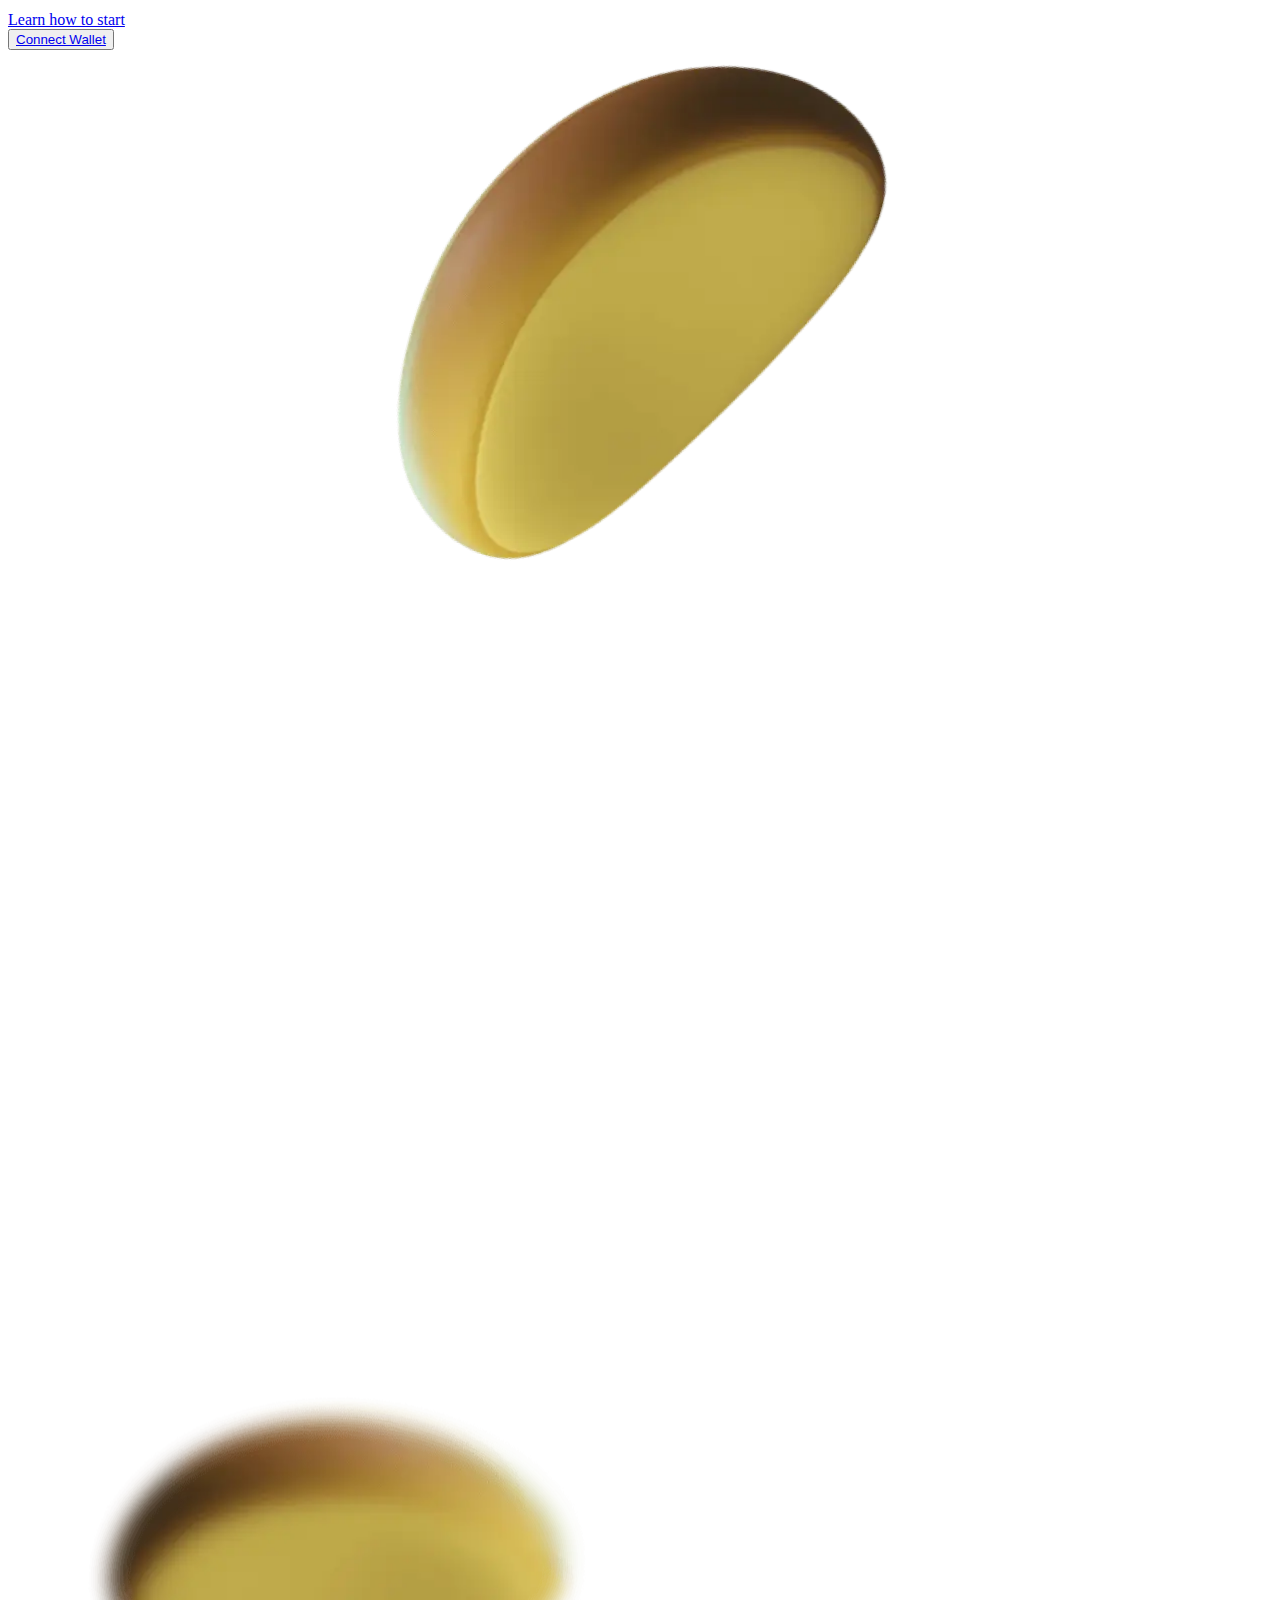
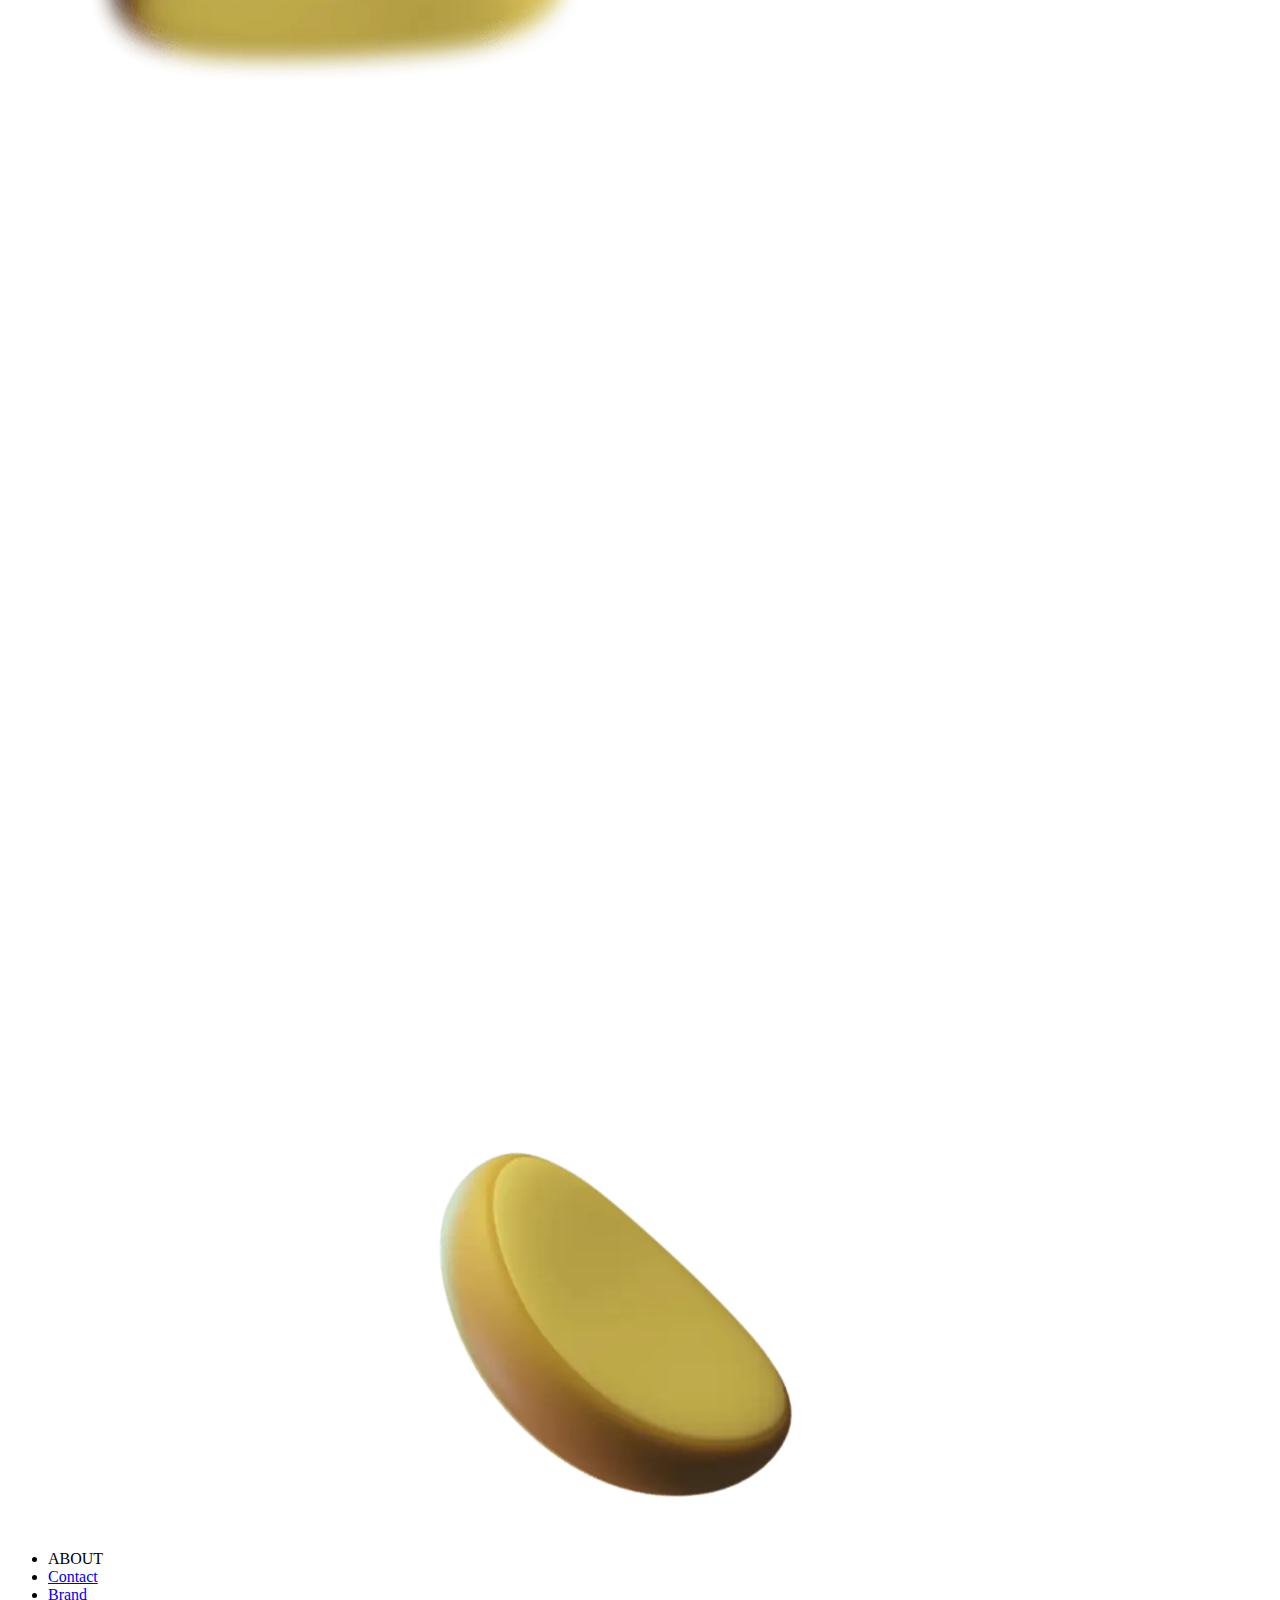
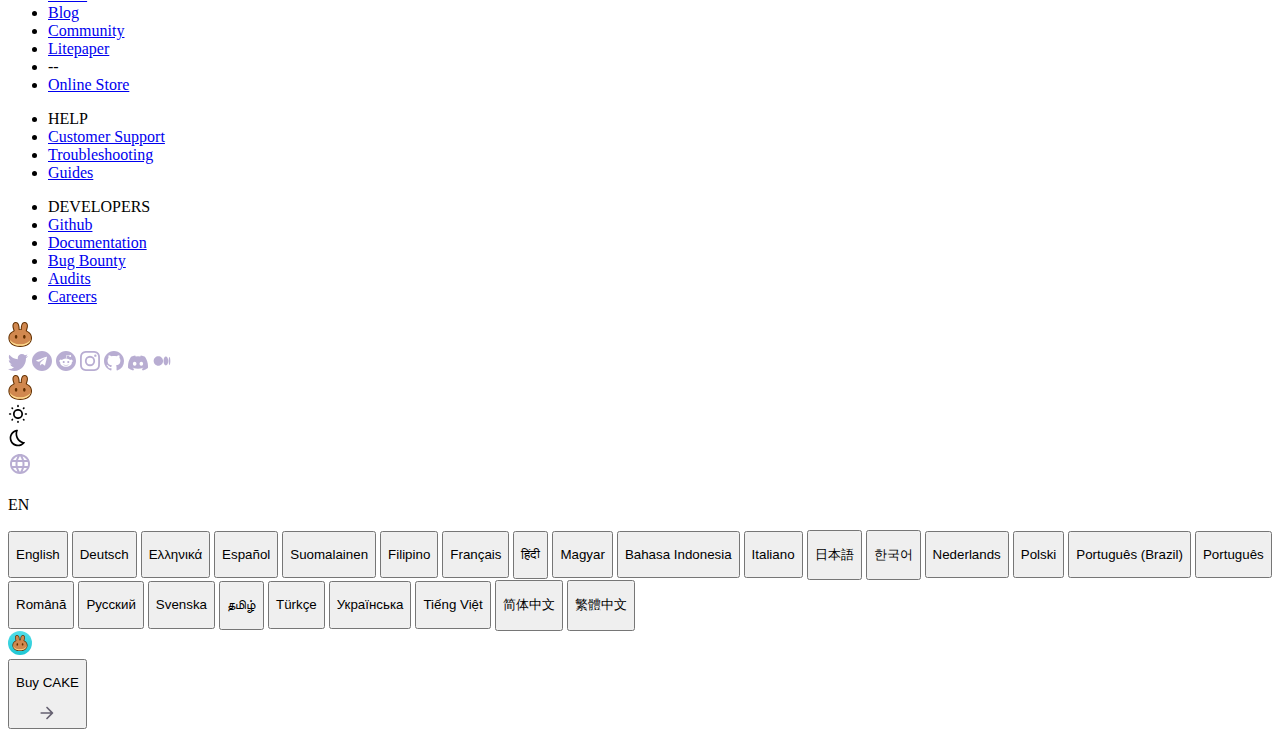
==== commit f5ce1fd8: "merge done, need to fix osmething" ====
--- a/index.html
+++ b/index.html
@@ -1,18 +1,164 @@
 <!DOCTYPE html>
 <html lang="en">
-  <head>
-    <meta charset="UTF-8" />
-    <meta http-equiv="X-UA-Compatible" content="IE=edge" />
-    <meta name="viewport" content="width=device-width, initial-scale=1.0" />
-    <link href="style.css" rel="stylesheet" />
-    <title>Document</title>
-  </head>
-  <body>
-   
-    <script
-      src="https://cdnjs.cloudflare.com/ajax/libs/gsap/3.10.4/gsap.min.js"
-      defer
-    ></script>
+<head>
+  <meta charset="UTF-8">
+  <meta http-equiv="X-UA-Compatible" content="IE=edge">
+  <meta name="viewport" content="width=device-width, initial-scale=1.0">
+  <title>Document</title>
+  <link rel="stylesheet" href="style.css">
+  <script src="https://cdnjs.cloudflare.com/ajax/libs/gsap/3.10.4/gsap.min.js" defer></script>  
+  <script src="./index.js" defer></script>
+</head>
+<body>
+
+
+
+  <!-- Inizio sezione 7 (pre-footer) -->
+  <section class="sectionSeven">
+
+    <div class="sectionSeven-leftDiv">
+      <div style ="z-index: 1" class="topPancake pancakeLoop1"><picture><img srcset="./resources/assets-section7/topPancake.webp" alt="webp-pancake"></picture></div>
+      <div class="midPancake pancakeLoop2"><picture><img srcset="./resources/assets-section7/midPancake.webp" alt="webp-pancake"></picture></div>
+      <div class="bottomPancake pancakeLoop3"><picture><img srcset="./resources/assets-section7/bottomPancake.webp" alt="webp-pancake"></picture></div>
+    </div>
+
+     <div class="sectionSeven-centralDiv">
+        <div><h2>Start in seconds.</h2></div>
+        <div><p>Connect your crypto wallet to start using the app in seconds.<br><span>No registration needed.</span></p></div>
+        <div><a href="#">Learn how to start</a></div>
+        <div><button><a href="#">Connect Wallet</a></button></div>
+      </div>
+
+    <div class="sectionSeven-rightDiv">
+      <div class="topPancake pancakeLoop4"><picture><img srcset="./resources/assets-section7/topPancake.webp" alt="webp-pancake"></picture></div>
+      <div class="midPancake pancakeLoop5"><picture><img srcset="./resources/assets-section7/midPancake.webp" alt="webp-pancake"></picture></div>
+      <div class="bottomPancake pancakeLoop6"><picture><img srcset="./resources/assets-section7/bottomPancake.webp" alt="webp-pancake"></picture></div>
+    </div>
     
-  </body>
-</html>
+  </section>
+  <!-- fine pre-footer -->
+
+  <!-- Inizio sezione 7 (footer) -->
+
+  <footer>
+  <div class="footerContainer">
+    <div class="topFooter">
+      <div class="topFooterSon">
+        <ul>
+          <li>ABOUT</li>
+          <li><a href="#">Contact</a></li>
+          <li><a href="#">Brand</a></li>
+          <li><a href="#">Blog</a></li>
+          <li><a href="#">Community</a></li>
+          <li><a href="#">Litepaper</a></li>
+          <li><span>--</span></li>
+          <li><a href="#">Online Store</a></li>
+        </ul>
+      </div>
+
+      <div class="topFooterSon">
+        <ul>
+          <li>HELP</li>
+          <li><a href="#">Customer Support</a></li>
+          <li><a href="#">Troubleshooting</a></li>
+          <li><a href="#">Guides</a></li>
+        </ul>
+      </div>
+
+      <div class="topFooterSon">
+        <ul>
+          <li>DEVELOPERS</li>
+          <li><a href="#">Github</a></li>
+          <li><a href="#">Documentation</a></li>
+          <li><a href="#">Bug Bounty</a></li>
+          <li><a href="#">Audits</a></li>
+          <li><a href="#">Careers</a></li>
+        </ul>
+      </div>
+
+      <div class="topFooterSon">
+      <picture><img src="../resources/logo/pancake_white_logo.svg" alt=""></picture>
+      </div>
+    </div>
+
+    <div class="midFooter">
+      <picture><img src="../resources/svg/twitter.svg" alt="twitterLogo"></picture>
+      <picture><img src="../resources/svg/telegram.svg" alt="telegramLogo"></picture>
+      <picture><img src="../resources/svg/reddit.svg" alt="redditLogo"></picture>
+      <picture><img src="../resources/svg/instagram.svg" alt="instagramLogo"></picture>
+      <picture><img src="../resources/svg/gitHub.svg" alt="githubLogo"></picture>
+      <picture><img src="../resources/svg/discord.svg" alt="discordLogo"></picture>
+      <picture><img src="../resources/svg/medium.svg" alt="mediumLogo"></picture>
+    </div>
+
+    <div class="bottomFooter">
+
+      <picture><img src="../resources/logo/pancake_white_logo.svg" alt=""></picture>
+      
+      <div class="bottomFooterLeft">
+
+        <div class="leftSide">  
+        <div class="slider"></div>
+          <div class="lightMode">
+            <img src="../resources/svg/lightModeLogo.svg" alt="light mode logo">
+          </div>
+
+          <div class="nightMode">
+            <img src="../resources/svg/nightModeLogo.svg" alt="night mode logo">
+          </div>
+        </div>
+
+        <div class="rightSide" tabindex="0">
+          <div class="showedSide">
+          <img src="../resources/svg/logoNET.svg" alt="net logo">
+          <p>EN</p>
+          </div>
+
+          <div class="languages">
+            <button><p>English</p></button>
+            <button><p>Deutsch</p></button>
+            <button><p>Ελληνικά</p></button>
+            <button><p>Español</p></button>
+            <button><p>Suomalainen</p></button>
+            <button><p>Filipino</p></button>
+            <button><p>Français</p></button>
+            <button><p>हिंदी</p></button>
+            <button><p>Magyar</p></button>
+            <button><p>Bahasa Indonesia</p></button>
+            <button><p>Italiano</p></button>
+            <button><p>日本語</p></button>
+            <button><p>한국어</p></button>
+            <button><p>Nederlands</p></button>
+            <button><p>Polski</p></button>
+            <button><p>Português (Brazil)</p></button>
+            <button><p>Português</p></button>
+            <button><p>Română</p></button>
+            <button><p>Русский</p></button>
+            <button><p>Svenska</p></button>
+            <button><p>தமிழ்</p></button>
+            <button><p>Türkçe</p></button>
+            <button><p>Українська</p></button>
+            <button><p>Tiếng Việt</p></button>
+            <button><p>简体中文</p></button>
+            <button><p>繁體中文</p></button>
+          </div>
+        </div>
+
+      </div>
+
+      <div class="bottomFooterRight">
+        <div class="leftSide">
+          <a href="#"><img src="../resources/svg/logoPancake.svg" alt="pancake-logo"><div id="price"></div></a>
+        </div>
+
+        <div class="rightSide">
+          <a href="#"><button><div class="inButton"><p>Buy CAKE</p><img src="../resources/svg/arrowright.svg" alt="arrowright" /></div></button></a>
+        </div>
+
+      </div>
+    </div>
+  </div>
+  </footer>
+  <!-- fine footer -->
+</body>
+</html>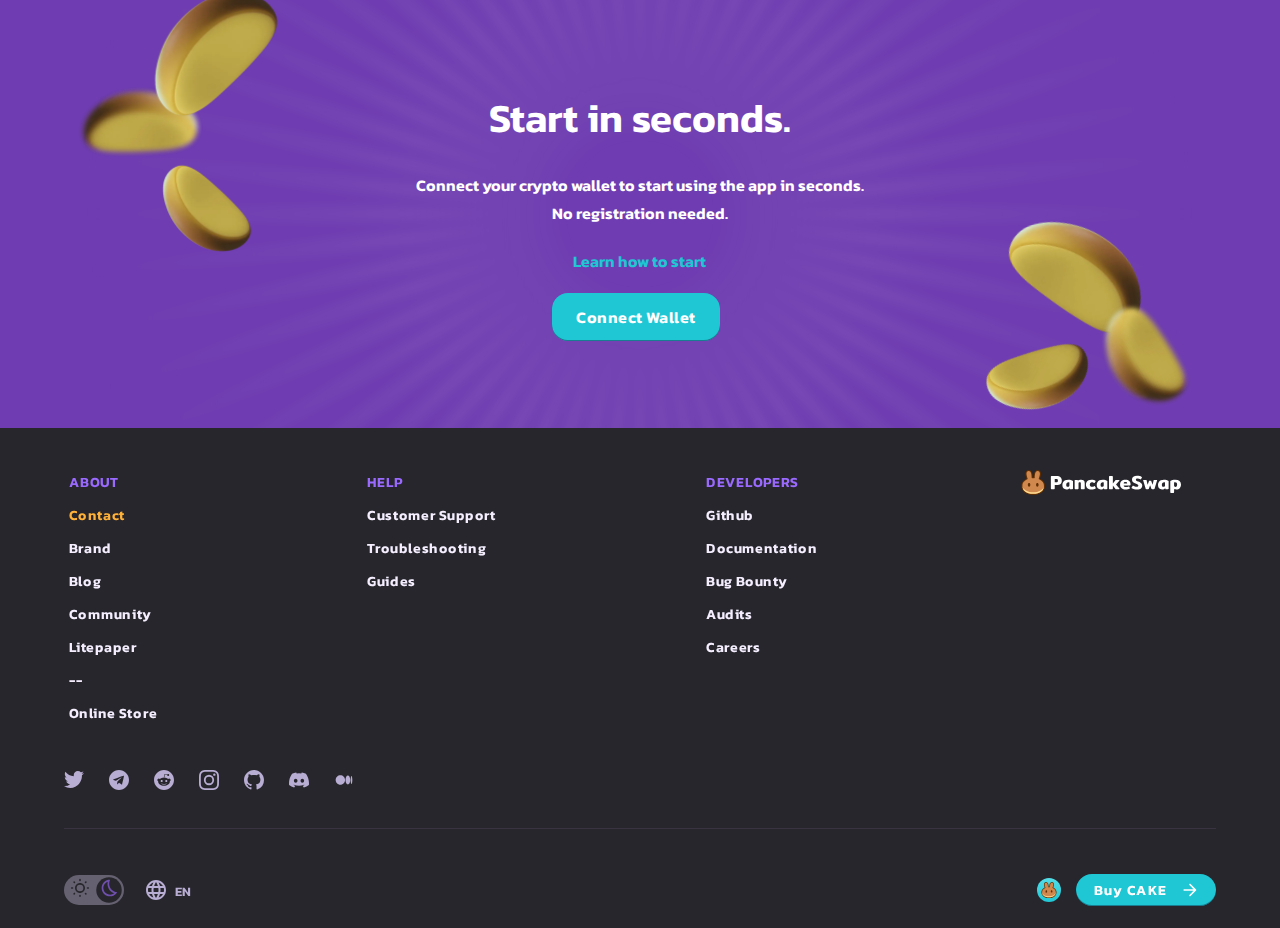
==== commit 2a8b2387: "l" ====
--- a/index.html
+++ b/index.html
@@ -1,14 +1,16 @@
 <!DOCTYPE html>
 <html lang="en">
+
 <head>
   <meta charset="UTF-8">
   <meta http-equiv="X-UA-Compatible" content="IE=edge">
   <meta name="viewport" content="width=device-width, initial-scale=1.0">
   <title>Document</title>
-  <link rel="stylesheet" href="style.css">
-  <script src="https://cdnjs.cloudflare.com/ajax/libs/gsap/3.10.4/gsap.min.js" defer></script>  
+  <link rel="stylesheet" href="scss/style.css">
+  <script src="https://cdnjs.cloudflare.com/ajax/libs/gsap/3.10.4/gsap.min.js" defer></script>
   <script src="./index.js" defer></script>
 </head>
+
 <body>
 
 
@@ -17,148 +19,223 @@
   <section class="sectionSeven">
 
     <div class="sectionSeven-leftDiv">
-      <div style ="z-index: 1" class="topPancake pancakeLoop1"><picture><img srcset="./resources/assets-section7/topPancake.webp" alt="webp-pancake"></picture></div>
-      <div class="midPancake pancakeLoop2"><picture><img srcset="./resources/assets-section7/midPancake.webp" alt="webp-pancake"></picture></div>
-      <div class="bottomPancake pancakeLoop3"><picture><img srcset="./resources/assets-section7/bottomPancake.webp" alt="webp-pancake"></picture></div>
-    </div>
-
-     <div class="sectionSeven-centralDiv">
-        <div><h2>Start in seconds.</h2></div>
-        <div><p>Connect your crypto wallet to start using the app in seconds.<br><span>No registration needed.</span></p></div>
-        <div><a href="#">Learn how to start</a></div>
-        <div><button><a href="#">Connect Wallet</a></button></div>
-      </div>
+      <div style="z-index: 1" class="topPancake pancakeLoop1">
+        <picture><img srcset="./resources/assets-section7/topPancake.webp" alt="webp-pancake"></picture>
+      </div>
+      <div class="midPancake pancakeLoop2">
+        <picture><img srcset="./resources/assets-section7/midPancake.webp" alt="webp-pancake"></picture>
+      </div>
+      <div class="bottomPancake pancakeLoop3">
+        <picture><img srcset="./resources/assets-section7/bottomPancake.webp" alt="webp-pancake"></picture>
+      </div>
+    </div>
+
+    <div class="sectionSeven-centralDiv">
+      <div>
+        <h2>Start in seconds.</h2>
+      </div>
+      <div>
+        <p>Connect your crypto wallet to start using the app in seconds.<br><span>No registration needed.</span></p>
+      </div>
+      <div><a href="#">Learn how to start</a></div>
+      <div><button><a href="#">Connect Wallet</a></button></div>
+    </div>
 
     <div class="sectionSeven-rightDiv">
-      <div class="topPancake pancakeLoop4"><picture><img srcset="./resources/assets-section7/topPancake.webp" alt="webp-pancake"></picture></div>
-      <div class="midPancake pancakeLoop5"><picture><img srcset="./resources/assets-section7/midPancake.webp" alt="webp-pancake"></picture></div>
-      <div class="bottomPancake pancakeLoop6"><picture><img srcset="./resources/assets-section7/bottomPancake.webp" alt="webp-pancake"></picture></div>
-    </div>
-    
+      <div class="topPancake pancakeLoop4">
+        <picture><img srcset="./resources/assets-section7/topPancake.webp" alt="webp-pancake"></picture>
+      </div>
+      <div class="midPancake pancakeLoop5">
+        <picture><img srcset="./resources/assets-section7/midPancake.webp" alt="webp-pancake"></picture>
+      </div>
+      <div class="bottomPancake pancakeLoop6">
+        <picture><img srcset="./resources/assets-section7/bottomPancake.webp" alt="webp-pancake"></picture>
+      </div>
+    </div>
+
   </section>
   <!-- fine pre-footer -->
 
   <!-- Inizio sezione 7 (footer) -->
 
   <footer>
-  <div class="footerContainer">
-    <div class="topFooter">
-      <div class="topFooterSon">
-        <ul>
-          <li>ABOUT</li>
-          <li><a href="#">Contact</a></li>
-          <li><a href="#">Brand</a></li>
-          <li><a href="#">Blog</a></li>
-          <li><a href="#">Community</a></li>
-          <li><a href="#">Litepaper</a></li>
-          <li><span>--</span></li>
-          <li><a href="#">Online Store</a></li>
-        </ul>
-      </div>
-
-      <div class="topFooterSon">
-        <ul>
-          <li>HELP</li>
-          <li><a href="#">Customer Support</a></li>
-          <li><a href="#">Troubleshooting</a></li>
-          <li><a href="#">Guides</a></li>
-        </ul>
-      </div>
-
-      <div class="topFooterSon">
-        <ul>
-          <li>DEVELOPERS</li>
-          <li><a href="#">Github</a></li>
-          <li><a href="#">Documentation</a></li>
-          <li><a href="#">Bug Bounty</a></li>
-          <li><a href="#">Audits</a></li>
-          <li><a href="#">Careers</a></li>
-        </ul>
-      </div>
-
-      <div class="topFooterSon">
-      <picture><img src="../resources/logo/pancake_white_logo.svg" alt=""></picture>
-      </div>
-    </div>
-
-    <div class="midFooter">
-      <picture><img src="../resources/svg/twitter.svg" alt="twitterLogo"></picture>
-      <picture><img src="../resources/svg/telegram.svg" alt="telegramLogo"></picture>
-      <picture><img src="../resources/svg/reddit.svg" alt="redditLogo"></picture>
-      <picture><img src="../resources/svg/instagram.svg" alt="instagramLogo"></picture>
-      <picture><img src="../resources/svg/gitHub.svg" alt="githubLogo"></picture>
-      <picture><img src="../resources/svg/discord.svg" alt="discordLogo"></picture>
-      <picture><img src="../resources/svg/medium.svg" alt="mediumLogo"></picture>
-    </div>
-
-    <div class="bottomFooter">
-
-      <picture><img src="../resources/logo/pancake_white_logo.svg" alt=""></picture>
-      
-      <div class="bottomFooterLeft">
-
-        <div class="leftSide">  
-        <div class="slider"></div>
-          <div class="lightMode">
-            <img src="../resources/svg/lightModeLogo.svg" alt="light mode logo">
-          </div>
-
-          <div class="nightMode">
-            <img src="../resources/svg/nightModeLogo.svg" alt="night mode logo">
-          </div>
-        </div>
-
-        <div class="rightSide" tabindex="0">
-          <div class="showedSide">
-          <img src="../resources/svg/logoNET.svg" alt="net logo">
-          <p>EN</p>
-          </div>
-
-          <div class="languages">
-            <button><p>English</p></button>
-            <button><p>Deutsch</p></button>
-            <button><p>Ελληνικά</p></button>
-            <button><p>Español</p></button>
-            <button><p>Suomalainen</p></button>
-            <button><p>Filipino</p></button>
-            <button><p>Français</p></button>
-            <button><p>हिंदी</p></button>
-            <button><p>Magyar</p></button>
-            <button><p>Bahasa Indonesia</p></button>
-            <button><p>Italiano</p></button>
-            <button><p>日本語</p></button>
-            <button><p>한국어</p></button>
-            <button><p>Nederlands</p></button>
-            <button><p>Polski</p></button>
-            <button><p>Português (Brazil)</p></button>
-            <button><p>Português</p></button>
-            <button><p>Română</p></button>
-            <button><p>Русский</p></button>
-            <button><p>Svenska</p></button>
-            <button><p>தமிழ்</p></button>
-            <button><p>Türkçe</p></button>
-            <button><p>Українська</p></button>
-            <button><p>Tiếng Việt</p></button>
-            <button><p>简体中文</p></button>
-            <button><p>繁體中文</p></button>
-          </div>
-        </div>
-
-      </div>
-
-      <div class="bottomFooterRight">
-        <div class="leftSide">
-          <a href="#"><img src="../resources/svg/logoPancake.svg" alt="pancake-logo"><div id="price"></div></a>
-        </div>
-
-        <div class="rightSide">
-          <a href="#"><button><div class="inButton"><p>Buy CAKE</p><img src="../resources/svg/arrowright.svg" alt="arrowright" /></div></button></a>
-        </div>
-
-      </div>
-    </div>
-  </div>
+    <div class="footerContainer">
+      <div class="topFooter">
+        <div class="topFooterSon">
+          <ul>
+            <li>ABOUT</li>
+            <li><a href="#">Contact</a></li>
+            <li><a href="#">Brand</a></li>
+            <li><a href="#">Blog</a></li>
+            <li><a href="#">Community</a></li>
+            <li><a href="#">Litepaper</a></li>
+            <li><span>--</span></li>
+            <li><a href="#">Online Store</a></li>
+          </ul>
+        </div>
+
+        <div class="topFooterSon">
+          <ul>
+            <li>HELP</li>
+            <li><a href="#">Customer Support</a></li>
+            <li><a href="#">Troubleshooting</a></li>
+            <li><a href="#">Guides</a></li>
+          </ul>
+        </div>
+
+        <div class="topFooterSon">
+          <ul>
+            <li>DEVELOPERS</li>
+            <li><a href="#">Github</a></li>
+            <li><a href="#">Documentation</a></li>
+            <li><a href="#">Bug Bounty</a></li>
+            <li><a href="#">Audits</a></li>
+            <li><a href="#">Careers</a></li>
+          </ul>
+        </div>
+
+        <div class="topFooterSon">
+          <picture><img src="../resources/logo/pancake_white_logo.svg" alt=""></picture>
+        </div>
+      </div>
+
+      <div class="midFooter">
+        <picture><img src="../resources/svg/twitter.svg" alt="twitterLogo"></picture>
+        <picture><img src="../resources/svg/telegram.svg" alt="telegramLogo"></picture>
+        <picture><img src="../resources/svg/reddit.svg" alt="redditLogo"></picture>
+        <picture><img src="../resources/svg/instagram.svg" alt="instagramLogo"></picture>
+        <picture><img src="../resources/svg/gitHub.svg" alt="githubLogo"></picture>
+        <picture><img src="../resources/svg/discord.svg" alt="discordLogo"></picture>
+        <picture><img src="../resources/svg/medium.svg" alt="mediumLogo"></picture>
+      </div>
+
+      <div class="bottomFooter">
+
+        <picture><img src="../resources/logo/pancake_white_logo.svg" alt=""></picture>
+
+        <div class="bottomFooterLeft">
+
+          <div class="leftSide">
+            <div class="slider"></div>
+            <div class="lightMode">
+              <img src="../resources/svg/lightModeLogo.svg" alt="light mode logo">
+            </div>
+
+            <div class="nightMode">
+              <img src="../resources/svg/nightModeLogo.svg" alt="night mode logo">
+            </div>
+          </div>
+
+          <div class="rightSide" tabindex="0">
+            <div class="showedSide">
+              <img src="../resources/svg/logoNET.svg" alt="net logo">
+              <p>EN</p>
+            </div>
+
+            <div class="languages">
+              <button>
+                <p>English</p>
+              </button>
+              <button>
+                <p>Deutsch</p>
+              </button>
+              <button>
+                <p>Ελληνικά</p>
+              </button>
+              <button>
+                <p>Español</p>
+              </button>
+              <button>
+                <p>Suomalainen</p>
+              </button>
+              <button>
+                <p>Filipino</p>
+              </button>
+              <button>
+                <p>Français</p>
+              </button>
+              <button>
+                <p>हिंदी</p>
+              </button>
+              <button>
+                <p>Magyar</p>
+              </button>
+              <button>
+                <p>Bahasa Indonesia</p>
+              </button>
+              <button>
+                <p>Italiano</p>
+              </button>
+              <button>
+                <p>日本語</p>
+              </button>
+              <button>
+                <p>한국어</p>
+              </button>
+              <button>
+                <p>Nederlands</p>
+              </button>
+              <button>
+                <p>Polski</p>
+              </button>
+              <button>
+                <p>Português (Brazil)</p>
+              </button>
+              <button>
+                <p>Português</p>
+              </button>
+              <button>
+                <p>Română</p>
+              </button>
+              <button>
+                <p>Русский</p>
+              </button>
+              <button>
+                <p>Svenska</p>
+              </button>
+              <button>
+                <p>தமிழ்</p>
+              </button>
+              <button>
+                <p>Türkçe</p>
+              </button>
+              <button>
+                <p>Українська</p>
+              </button>
+              <button>
+                <p>Tiếng Việt</p>
+              </button>
+              <button>
+                <p>简体中文</p>
+              </button>
+              <button>
+                <p>繁體中文</p>
+              </button>
+            </div>
+          </div>
+
+        </div>
+
+        <div class="bottomFooterRight">
+          <div class="leftSide">
+            <a href="#"><img src="../resources/svg/logoPancake.svg" alt="pancake-logo">
+              <div id="price"></div>
+            </a>
+          </div>
+
+          <div class="rightSide">
+            <a href="#"><button>
+                <div class="inButton">
+                  <p>Buy CAKE</p><img src="../resources/svg/arrowright.svg" alt="arrowright" />
+                </div>
+              </button></a>
+          </div>
+
+        </div>
+      </div>
+    </div>
   </footer>
   <!-- fine footer -->
 </body>
+
 </html>--- a/scss/style.css
+++ b/scss/style.css
@@ -0,0 +1,3272 @@
+:root {
+  --section6-bg: black;
+  --section6-text: #f4eeff;
+  --section5-gradient: linear-gradient(rgb(11, 69, 118) 0%, rgb(9, 17, 21) 100%);
+  --section5-transparent-bg: rgba(8, 6, 11, 0.6);
+  --section4-bg: #3b374b;
+  --section3-bg: rgb(8, 6, 11);
+  --section2-bg: linear-gradient(rgb(9, 7, 12) 22%, rgb(32, 19, 53) 100%);
+  --section2-bg-bottomline: rgb(32, 19, 53);
+  --section2-cards-bg: rgb(39, 38, 44);
+  --section2-cards-shadow: rgb(56, 50, 65);
+  --section1-main-bg: radial-gradient(103.12% 50% at 50% 50%, rgb(33, 25, 58) 0%, rgb(25, 19, 38) 100%);
+  --scrollbar-track: rgb(39, 38, 44);
+  --scrollbar-thumb: rgb(184, 173, 210);
+  --scrollbar-shadow: rgb(55 47 71);
+  --section1-nav-bg: rgb(39, 38, 44);
+  --section1-nav-border: rgb(56, 50, 65);
+  --section1-settings-button: rgb(53, 53, 71);
+  --section1-button-bg: #372f47;
+  --section1-wallet-bg: linear-gradient(139.73deg, rgb(49, 61, 92) 0%, rgb(61, 42, 84) 100%);
+  --section1-wallet-bottomBG: #27262c;
+}
+
+.darkmode {
+  --section6-bg: rgb(250, 249, 250);
+  --section6-text: rgb(40, 13, 95);
+  --section5-gradient: linear-gradient(rgb(111, 182, 241) 0%, rgb(234, 242, 246) 100%);
+  --section5-transparent-bg: rgba(255, 255, 255, 0.6);
+  --section4-bg: #f1edf3;
+  --section3-bg: #faf9fa;
+  --section2-bg: linear-gradient(rgb(255, 255, 255) 22%, rgb(215, 202, 236) 100%);
+  --section2-bg-bottomline: #d7cbec;
+  --section2-cards-bg: white;
+  --section2-cards-shadow: rgb(238 234 244);
+  --section1-main-bg: linear-gradient(139.73deg, rgb(230, 253, 255) 0%, rgb(243, 239, 255) 100%);
+  --scrollbar-track: rgb(238 234 244);
+  --scrollbar-thumb: rgb(122, 110, 170);
+  --scrollbar-shadow: rgb(238 234 244);
+  --section1-nav-bg: white;
+  --section1-nav-border: rgb(231, 227, 235);
+  --section1-settings-button: #f5f8f9;
+  --section1-button-bg: #666171;
+  --section1-wallet-bg: linear-gradient(139.73deg, rgb(229, 253, 255) 0%, rgb(243, 239, 255) 100%);
+  --section1-wallet-bottomBG: white;
+}
+.darkmode .container_5 {
+  border: none !important;
+}
+
+* {
+  box-sizing: border-box;
+  padding: 0;
+  margin: 0;
+  list-style-type: none;
+  text-decoration: none;
+}
+
+#darkLogo {
+  display: none;
+}
+
+body > #Section_1 {
+  margin-bottom: -1px;
+}
+body > #Section_1 > header > .phishing-div {
+  height: 4.375rem;
+  min-height: 4.375rem;
+  max-height: 4.375rem;
+  width: 100%;
+  display: flex;
+  justify-content: center;
+  align-items: center;
+  overflow: hidden;
+  background: linear-gradient(rgb(128, 81, 214) 0%, rgb(73, 34, 134) 100%);
+}
+body > #Section_1 > header > .phishing-div > picture {
+  margin-left: auto;
+}
+body > #Section_1 > header > .phishing-div > .phishing-internal-div {
+  background: rgba(39, 38, 44, 0.4);
+  border-radius: 16px;
+  padding: 8px;
+  width: 60%;
+  height: 80%;
+  margin: 10px 0;
+  display: flex;
+  align-items: center;
+  flex-wrap: wrap;
+}
+body > #Section_1 > header > .phishing-div > .phishing-internal-div > span {
+  flex-shrink: 0;
+  margin-right: 0.25rem;
+}
+body > #Section_1 > header > .phishing-div > .phishing-internal-div > span:first-of-type {
+  color: rgb(255, 178, 55);
+  font-weight: 600;
+  line-height: 1.5;
+  text-transform: uppercase;
+  font-size: 0.875rem;
+}
+body > #Section_1 > header > .phishing-div > .phishing-internal-div > span:nth-of-type(2),
+body > #Section_1 > header > .phishing-div > .phishing-internal-div span:last-of-type {
+  color: rgb(189, 194, 196);
+  font-weight: 400;
+  line-height: 1.5;
+  font-size: 0.875rem;
+}
+body > #Section_1 > header > .phishing-div > .phishing-internal-div > span:nth-of-type(3) {
+  color: rgb(255, 255, 255);
+  font-weight: 600;
+  line-height: 1.5;
+  font-size: 0.875rem;
+}
+body > #Section_1 > header > .phishing-div > .phishing-internal-div > .close-mobile {
+  position: relative;
+  margin-left: auto;
+  align-items: center;
+  border: 0px;
+  border-radius: 16px;
+  cursor: pointer;
+  display: inline-flex;
+  font-family: inherit;
+  font-size: 16px;
+  font-weight: 600;
+  justify-content: center;
+  letter-spacing: 0.03em;
+  line-height: 1;
+  opacity: 1;
+  outline: 0px;
+  transition: background-color 0.2s ease 0s, opacity 0.2s ease 0s;
+  height: 48px;
+  padding: 0px 24px;
+  background-color: transparent;
+  color: #fff;
+  box-shadow: none;
+  padding: 0px;
+  width: 48px;
+  display: none;
+}
+body > #Section_1 > header > .phishing-div > .phishing-close {
+  position: relative;
+  margin-left: auto;
+  align-items: center;
+  border: 0px;
+  border-radius: 16px;
+  cursor: pointer;
+  display: inline-flex;
+  font-family: inherit;
+  font-size: 16px;
+  font-weight: 600;
+  justify-content: center;
+  letter-spacing: 0.03em;
+  line-height: 1;
+  opacity: 1;
+  outline: 0px;
+  transition: background-color 0.2s ease 0s, opacity 0.2s ease 0s;
+  height: 48px;
+  padding: 0px 24px;
+  background-color: transparent;
+  color: #fff;
+  box-shadow: none;
+  padding: 0px;
+  width: 48px;
+}
+body > #Section_1 > header > nav {
+  display: flex;
+  justify-content: space-between;
+  position: relative;
+  z-index: 400;
+  align-items: center;
+  width: 100%;
+  height: 56px;
+  background-color: var(--section1-nav-bg);
+  border-bottom: 1px solid var(--section1-nav-border);
+  transform: translate3d(0px, 0px, 0px);
+  padding-left: 16px;
+  padding-right: 16px;
+}
+body > #Section_1 > header > nav > .nav-left {
+  display: flex;
+}
+body > #Section_1 > header > nav > .nav-left > .nav-left-inner-icon {
+  display: flex;
+}
+body > #Section_1 > header > nav > .nav-left > .nav-left-inner-icon > .icona {
+  display: flex;
+  align-items: center;
+}
+body > #Section_1 > header > nav > .nav-left > .nav-left-inner-icon > .icona > .desktop-icon {
+  width: 200px;
+}
+body > #Section_1 > header > nav > .nav-left > .nav-left-inner-icon > .icona > .mobile-icon {
+  width: 35px;
+  display: none;
+}
+body > #Section_1 > header > nav > .nav-left > .nav-left-inner-links {
+  margin-left: 24px;
+  display: flex;
+}
+body > #Section_1 > header > nav > .nav-left > .nav-left-inner-links > .nav-left-inner-links-outer-block {
+  padding-top: 4px;
+  padding-bottom: 4px;
+}
+body > #Section_1 > header > nav > .nav-left > .nav-left-inner-links > .nav-left-inner-links-outer-block > .nav-left-inner-links-outer-block-div > .nav-left-inner-links-outer-block-link {
+  position: relative;
+}
+body > #Section_1 > header > nav > .nav-left > .nav-left-inner-links > .nav-left-inner-links-outer-block > .nav-left-inner-links-outer-block-div > .nav-left-inner-links-outer-block-link > a {
+  position: relative;
+  display: flex;
+  align-items: center;
+  color: rgb(184, 173, 210);
+  font-size: 16px;
+  font-weight: 400;
+  padding: 0px 16px;
+  height: 48px;
+}
+body > #Section_1 > header > nav > .nav-left > .nav-left-inner-links > .nav-left-inner-links-outer-block > .nav-left-inner-links-outer-block-div > .nav-left-inner-links-outer-block-link > a:hover {
+  background: rgb(53, 53, 71);
+  border-radius: 16px;
+}
+body > #Section_1 > header > nav > .nav-left > .nav-left-inner-links > .nav-left-inner-links-outer-block > .nav-left-inner-links-outer-block-link-dropdown {
+  background-color: var(--section1-nav-bg);
+  border: 1px solid var(--section1-nav-border);
+  border-radius: 16px;
+  padding-bottom: 4px;
+  padding-top: 4px;
+  margin-bottom: 0px;
+  width: 280px;
+  z-index: 1001;
+  pointer-events: visible;
+  visibility: hidden;
+}
+body > #Section_1 > header > nav > .nav-left > .nav-left-inner-links > .nav-left-inner-links-outer-block > .nav-left-inner-links-outer-block-link-dropdown > .nav-left-inner-links-outer-block-link-dropdown-link > hr {
+  border-color: rgb(56, 50, 65);
+  border-style: solid;
+  border-width: 1px 0px 0px;
+  margin: 4px 0px;
+}
+body > #Section_1 > header > nav > .nav-left > .nav-left-inner-links > .nav-left-inner-links-outer-block > .nav-left-inner-links-outer-block-link-dropdown > .nav-left-inner-links-outer-block-link-dropdown-link > a {
+  align-items: center;
+  border: 0px;
+  background: transparent;
+  color: rgb(184, 173, 210);
+  cursor: pointer;
+  font-weight: 400;
+  display: flex;
+  font-size: 16px;
+  height: 48px;
+  justify-content: space-between;
+  outline: 0px;
+  padding-left: 16px;
+  padding-right: 16px;
+  width: 100%;
+}
+body > #Section_1 > header > nav > .nav-left > .nav-left-inner-links > .nav-left-inner-links-outer-block > .nav-left-inner-links-outer-block-link-dropdown > .nav-left-inner-links-outer-block-link-dropdown-link > a > div {
+  display: flex;
+  justify-content: space-between;
+  width: 100%;
+}
+body > #Section_1 > header > nav > .nav-left > .nav-left-inner-links > .nav-left-inner-links-outer-block > .nav-left-inner-links-outer-block-link-dropdown > .nav-left-inner-links-outer-block-link-dropdown-link > a:hover:not(:disabled) {
+  background-color: rgb(53, 53, 71);
+}
+body > #Section_1 > header > nav > .nav-right {
+  height: 100%;
+  display: flex;
+  align-items: center;
+}
+body > #Section_1 > header > nav > .nav-right > .nav-right-icon {
+  margin-right: 12px;
+}
+body > #Section_1 > header > nav > .nav-right > .nav-right-icon > a {
+  gap: 8.5px;
+  display: flex;
+  align-items: center;
+}
+body > #Section_1 > header > nav > .nav-right > .nav-right-icon > a > svg {
+  transition: transform 0.3s ease 0s;
+}
+body > #Section_1 > header > nav > .nav-right > .nav-right-icon > a > .nav-right-icon-price {
+  color: rgb(184, 173, 210);
+  font-weight: 600;
+  line-height: 1.5;
+  font-size: 16px;
+}
+body > #Section_1 > header > nav > .nav-right > .nav-right-languages-outer {
+  margin-top: 4px;
+  pointer-events: all;
+}
+body > #Section_1 > header > nav > .nav-right > .nav-right-languages-outer > .nav-right-languages-inner {
+  position: relative;
+  display: flex;
+}
+body > #Section_1 > header > nav > .nav-right > .nav-right-languages-outer > .nav-right-languages-inner > button {
+  border: 0px;
+  cursor: pointer;
+  font-size: 12px;
+  padding: 0px 8px;
+  background-color: transparent;
+}
+body > #Section_1 > header > nav > .nav-right > .nav-right-languages-outer > .nav-right-languages-inner > button > svg {
+  align-self: center;
+  fill: rgb(184, 173, 210);
+  flex-shrink: 0;
+  margin-right: 0.5rem;
+  filter: none !important;
+}
+body > #Section_1 > header > nav > .nav-right > .nav-right-languages-outer > .nav-right-languages-inner > .nav-right-languages-inner-dropdown {
+  width: -webkit-max-content;
+  width: -moz-max-content;
+  width: max-content;
+  display: flex;
+  flex-direction: column;
+  position: absolute;
+  transform: scaleY(0);
+  left: -150%;
+  top: 40px;
+  bottom: auto;
+  background-color: var(--section1-nav-bg);
+  box-shadow: rgba(25, 19, 38, 0.1) 0px 2px 12px -8px, rgba(25, 19, 38, 0.05) 0px 1px 1px;
+  padding: 16px;
+  z-index: 10;
+  border-radius: 4px;
+  opacity: 0;
+  will-change: opacity;
+}
+body > #Section_1 > header > nav > .nav-right > .nav-right-languages-outer > .nav-right-languages-inner > .nav-right-languages-inner-dropdown > button {
+  position: relative;
+  align-items: center;
+  border: 0px;
+  border-radius: 16px;
+  cursor: pointer;
+  display: inline-flex;
+  font-family: inherit;
+  font-size: 16px;
+  font-weight: 600;
+  justify-content: center;
+  letter-spacing: 0.03em;
+  line-height: 1;
+  opacity: 1;
+  outline: 0px;
+  transition: background-color 0.2s ease 0s, opacity 0.2s ease 0s;
+  height: 48px;
+  padding: 0px 24px;
+  background-color: transparent;
+  box-shadow: none;
+  color: var(--section6-text);
+  padding: 0px 8px;
+  border-radius: 8px;
+}
+body > #Section_1 > header > nav > .nav-right > .nav-right-settings {
+  display: flex;
+}
+body > #Section_1 > header > nav > .nav-right > .nav-right-settings > button {
+  position: relative;
+  align-items: center;
+  border: 0px;
+  border-radius: 16px;
+  cursor: pointer;
+  display: inline-flex;
+  font-family: inherit;
+  font-size: 16px;
+  font-weight: 600;
+  justify-content: center;
+  letter-spacing: 0.03em;
+  line-height: 1;
+  opacity: 1;
+  outline: 0px;
+  transition: background-color 0.2s ease 0s, opacity 0.2s ease 0s;
+  height: 32px;
+  padding: 0px 16px;
+  background-color: transparent;
+  color: rgb(31, 199, 212);
+  box-shadow: none;
+  margin-right: 8px;
+  padding: 0px;
+  width: 32px;
+}
+body > #Section_1 > header > nav > .nav-right > .nav-right-settings > button > svg {
+  align-self: center;
+  fill: rgb(184, 173, 210);
+  flex-shrink: 0;
+  filter: none !important;
+}
+body > #Section_1 > header > nav > .nav-right > button {
+  position: relative;
+  align-items: center;
+  border: 0px;
+  border-radius: 16px;
+  box-shadow: rgba(14, 14, 44, 0.4) 0px -1px 0px 0px inset;
+  cursor: pointer;
+  display: inline-flex;
+  font-family: inherit;
+  font-size: 16px;
+  font-weight: 600;
+  justify-content: center;
+  letter-spacing: 0.03em;
+  line-height: 1;
+  opacity: 1;
+  outline: 0px;
+  transition: background-color 0.2s ease 0s, opacity 0.2s ease 0s;
+  height: 32px;
+  padding: 0px 16px;
+  background-color: rgb(31, 199, 212);
+  color: white;
+}
+body > #Section_1 > header > nav > .nav-right > button > div.mobile {
+  display: none;
+}
+body > #Section_1 > main {
+  background: var(--section1-main-bg);
+  padding: 3rem 0 4.375rem 0;
+  display: flex;
+  flex-direction: column;
+  align-items: center;
+  width: 100%;
+  justify-content: center;
+}
+body > #Section_1 > main > section {
+  display: flex;
+  flex-direction: column;
+  max-width: 1407px;
+  align-items: center;
+  gap: 2rem 0;
+  padding: 0 6.25rem;
+}
+body > #Section_1 > main > section > #timer-1 {
+  display: flex;
+}
+body > #Section_1 > main > section > #timer-2 {
+  display: none;
+}
+body > #Section_1 > main > section > .hero-timer {
+  background-color: rgb(105, 67, 195);
+  border-radius: 30px;
+  width: 100%;
+  max-width: 1500px;
+  height: 200px;
+  padding: 25px;
+  display: flex;
+  flex-direction: column;
+  justify-content: space-between;
+  position: relative;
+  transition: opacity 1s;
+}
+body > #Section_1 > main > section > .hero-timer > #hero-perpetual {
+  color: rgb(255, 178, 55);
+  font-size: 24px;
+  text-shadow: rgba(0, 0, 0, 0.25) 0px 4px 4px;
+}
+body > #Section_1 > main > section > .hero-timer > #hero-leva {
+  font-size: 40px;
+  text-shadow: rgba(0, 0, 0, 0.25) 0px 4px 4px;
+}
+body > #Section_1 > main > section > .hero-timer > h2 {
+  color: #fff;
+  font-size: 20px;
+  position: relative;
+  z-index: 2;
+  text-shadow: rgba(0, 0, 0, 0.25) 0px 4px 4px;
+}
+body > #Section_1 > main > section > .hero-timer > .hero-timer-inner {
+  background-color: rgba(40, 13, 95, 0.4352941176);
+  width: -webkit-fit-content;
+  width: -moz-fit-content;
+  width: fit-content;
+  height: 40px;
+  border-radius: 10px;
+  position: relative;
+  z-index: 2;
+}
+body > #Section_1 > main > section > .hero-timer > .hero-timer-inner > div {
+  height: 100%;
+  width: 100%;
+  padding: 10px;
+  display: flex;
+  justify-content: center;
+  align-items: center;
+  position: relative;
+  z-index: 2;
+}
+body > #Section_1 > main > section > .hero-timer > .hero-timer-inner > div > p {
+  color: rgb(255, 178, 55);
+  font-size: 40px;
+  font-weight: 600;
+  position: relative;
+  white-space: nowrap;
+  z-index: 2;
+}
+body > #Section_1 > main > section > .hero-timer > .hero-timer-inner > div > p > span {
+  font-size: 20px;
+}
+body > #Section_1 > main > section > .hero-timer > a > button {
+  align-items: center;
+  border: 0px;
+  border-radius: 1rem;
+  box-shadow: rgba(14, 14, 44, 0.4) 0px -1px 0px 0px inset;
+  cursor: pointer;
+  display: inline-flex;
+  font-family: inherit;
+  font-size: 1rem;
+  font-weight: 600;
+  justify-content: center;
+  letter-spacing: 0.03em;
+  line-height: 1;
+  opacity: 1;
+  outline: 0px;
+  transition: background-color 0.2s ease 0s, opacity 0.2s ease 0s;
+  height: 3rem;
+  padding: 0px 1.5rem;
+  background-color: #1FC7d4;
+  color: white;
+  margin-right: 0.5rem;
+  position: relative;
+  z-index: 2;
+}
+body > #Section_1 > main > section > .hero-timer > .hero-timer-img {
+  position: relative;
+  z-index: 1;
+}
+body > #Section_1 > main > section > .hero-timer > .hero-timer-img > #perpetual1 {
+  width: 35%;
+}
+body > #Section_1 > main > section > .hero-timer > .hero-timer-img img {
+  position: absolute;
+  height: auto;
+  width: 100%;
+  bottom: -23px;
+  right: -20px;
+}
+body > #Section_1 > main > section > .hero-timer > .hero-timer-img img:last-of-type {
+  visibility: hidden;
+  z-index: 0;
+  min-width: 190px;
+  max-width: 30%;
+}
+body > #Section_1 > main > section > .div-moon {
+  display: flex;
+  align-items: center;
+}
+body > #Section_1 > main > section > .div-moon > aside {
+  display: flex;
+  position: relative;
+  flex: 1 1 0%;
+  order: 2;
+}
+body > #Section_1 > main > section > .div-moon > aside > img:first-of-type {
+  z-index: 2;
+  width: 100%;
+}
+body > #Section_1 > main > section > .div-moon > aside > img:nth-of-type(n + 2) {
+  width: 100%;
+  position: absolute;
+  top: 0;
+  left: 0;
+  opacity: 0.1;
+  z-index: 3;
+}
+body > #Section_1 > main > section > .div-moon > div {
+  display: flex;
+  flex-direction: column;
+  align-items: flex-start;
+  gap: 20px;
+  flex: 1 1 0%;
+  order: 1;
+}
+body > #Section_1 > main > section > .div-moon > div > h2:first-of-type {
+  line-height: 1.1;
+  color: rgb(154, 106, 255);
+  font-size: 4rem;
+  font-weight: 600;
+}
+body > #Section_1 > main > section > .div-moon > div > h2:last-of-type {
+  line-height: 1.1;
+  color: var(--section6-text);
+  font-size: 1.25rem;
+  font-weight: 600;
+}
+body > #Section_1 > main > section > .div-moon > div > div {
+  display: flex;
+  flex-wrap: nowrap;
+}
+body > #Section_1 > main > section > .div-moon > div > div > button {
+  align-items: center;
+  border: 0px;
+  border-radius: 1rem;
+  box-shadow: rgba(14, 14, 44, 0.4) 0px -1px 0px 0px inset;
+  cursor: pointer;
+  display: inline-flex;
+  font-family: inherit;
+  font-size: 1rem;
+  font-weight: 600;
+  justify-content: center;
+  letter-spacing: 0.03em;
+  line-height: 1;
+  opacity: 1;
+  outline: 0px;
+  transition: background-color 0.2s ease 0s, opacity 0.2s ease 0s;
+  height: 3rem;
+  padding: 0px 1.5rem;
+  background-color: #1FC7d4;
+  color: white;
+  margin-right: 0.5rem;
+  position: relative;
+  z-index: 200;
+}
+body > #Section_1 > main > section > .div-moon > div > div > a > button {
+  align-items: center;
+  border: 0px;
+  border-radius: 1rem;
+  box-shadow: rgba(14, 14, 44, 0.4) 0px -1px 0px 0px inset;
+  cursor: pointer;
+  display: inline-flex;
+  font-family: inherit;
+  font-size: 1rem;
+  font-weight: 600;
+  justify-content: center;
+  letter-spacing: 0.03em;
+  line-height: 1;
+  opacity: 1;
+  outline: 0px;
+  transition: background-color 0.2s ease 0s, opacity 0.2s ease 0s;
+  height: 3rem;
+  padding: 0px 1.5rem;
+  background-color: #1FC7d4;
+  color: white;
+  margin-right: 0.5rem;
+  background-color: transparent;
+  position: relative;
+  z-index: 200;
+  color: #1FC7d4;
+  border: 2px solid rgb(31, 199, 212);
+  font-weight: bold;
+}
+body > #Section_1 > main > section > .div-moon > div > div > button:hover {
+  opacity: 0.6 !important;
+  transition: 0.3s !important;
+}
+body > .nav-fixed-small {
+  visibility: hidden;
+  display: none;
+}
+
+@media screen and (max-width: 1080px) {
+  main > section {
+    width: 100% !important;
+  }
+  .hero-timer-inner p {
+    font-size: 2em !important;
+  }
+}
+@media screen and (max-width: 968px) {
+  .desktop-icon {
+    display: none !important;
+  }
+  .mobile-icon {
+    display: block !important;
+  }
+  .nav-right-icon {
+    display: none !important;
+  }
+  main .main-section-hero .hero-timer {
+    width: 90vw !important;
+  }
+  main .main-section-hero .hero-timer .hero-timer-img img:first-of-type {
+    visibility: hidden;
+  }
+  main .main-section-hero .hero-timer .hero-timer-img img:last-of-type {
+    visibility: visible !important;
+    padding-top: 50px;
+    right: 0;
+    width: 40%;
+  }
+}
+@media screen and (max-width: 852px) {
+  .main-section-hero {
+    width: 100%;
+  }
+  .hero-timer {
+    width: 90vw !important;
+  }
+  .phishing-div {
+    justify-content: flex-start !important;
+  }
+  .phishing-div picture {
+    display: none;
+  }
+  .phishing-div > div {
+    width: 100% !important;
+    height: 100% !important;
+    border-radius: 0 !important;
+  }
+  .nav-left-inner-links,
+.desktop {
+    display: none !important;
+  }
+  body .close-desktop {
+    display: none !important;
+  }
+  .close-mobile {
+    display: block !important;
+    position: absolute !important;
+    right: 0 !important;
+  }
+  .mobile {
+    display: block !important;
+  }
+  .div-moon {
+    flex-direction: column-reverse;
+    width: 90vw;
+    gap: 2rem;
+  }
+  .div-moon > aside {
+    width: 200px;
+    align-self: flex-end;
+  }
+}
+@media screen and (max-width: 575px) {
+  section.nav-fixed-small {
+    display: flex;
+    position: fixed;
+    bottom: 0;
+    z-index: 1000;
+    align-items: center;
+    width: 100vw;
+    height: 56px;
+    background-color: rgb(39, 38, 44);
+    border-bottom: 1px solid rgb(56, 50, 65);
+    transform: translate3d(0px, 0px, 0px);
+    padding-left: 16px;
+    padding-right: 16px;
+    justify-content: space-around;
+    visibility: visible;
+  }
+  section.nav-fixed-small > button {
+    border: none;
+    background-color: transparent;
+    color: rgb(184, 173, 210);
+    cursor: pointer;
+  }
+  section.nav-fixed-small > button svg {
+    fill: rgb(184, 173, 210);
+  }
+  .settings {
+    height: 100% !important;
+  }
+  .hIAkVp {
+    height: -webkit-fit-content !important;
+    height: -moz-fit-content !important;
+    height: fit-content !important;
+  }
+  main {
+    padding: 0px 30px;
+  }
+  main .main-section-hero .hero-timer > #hero-leva {
+    font-size: 20px !important;
+  }
+  main .main-section-hero .hero-timer .hero-timer-img > #perpetual2 {
+    min-width: 150px;
+  }
+  main .main-section-hero .hero-timer .hero-timer-img img:last-of-type {
+    visibility: visible;
+    padding-top: 50px;
+    right: 0;
+    width: 40%;
+  }
+}
+.settings {
+  position: fixed;
+  visibility: hidden;
+  width: 100vw;
+  height: 100vh;
+  z-index: 1000;
+  opacity: 0;
+  background-color: rgba(244, 238, 255, 0.6);
+  display: flex;
+  justify-content: center;
+  align-items: center;
+}
+
+.jXSFZ {
+  display: flex;
+  flex-direction: column;
+  justify-content: center;
+  align-items: center;
+  position: fixed;
+  inset: 0px;
+  z-index: 99;
+  will-change: opacity;
+  opacity: 0;
+}
+
+.jXSFZ.appear {
+  -webkit-animation: 0.3s ease-in-out 0s 1 normal forwards running fGxCd;
+          animation: 0.3s ease-in-out 0s 1 normal forwards running fGxCd;
+}
+
+.hIAkVp {
+  overflow: hidden;
+  background: rgb(39, 38, 44);
+  box-shadow: rgba(14, 14, 44, 0.1) 0px 20px 36px -8px, rgba(0, 0, 0, 0.05) 0px 1px 1px;
+  border: 1px solid rgb(56, 50, 65);
+  border-radius: 32px 32px 0px 0px;
+  width: 100%;
+  max-height: calc(var(--vh, 1vh) * 100);
+  z-index: 100;
+  position: absolute;
+  min-width: 320px;
+  bottom: 0px;
+  min-height: 300px;
+  max-width: none !important;
+}
+
+@media screen and (min-width: 852px) {
+  .hIAkVp {
+    width: auto;
+    bottom: auto;
+    border-radius: 32px;
+    max-width: 100%;
+    max-height: 100vh;
+  }
+}
+.sc-2382db41-3 {
+  -webkit-animation: 0.3s ease-in-out 0s 1 normal forwards running gSuUIu;
+          animation: 0.3s ease-in-out 0s 1 normal forwards running gSuUIu;
+}
+
+@media screen and (min-width: 852px) {
+  .sc-2382db41-3 {
+    -webkit-animation: 0s ease 0s 1 normal none running none;
+            animation: 0s ease 0s 1 normal none running none;
+  }
+}
+*, :before, :after {
+  box-sizing: border-box;
+}
+
+.iZtpYs {
+  align-items: center;
+  background: var(--section1-wallet-bg);
+  border-bottom: 1px solid rgb(56, 50, 65);
+  display: flex;
+  padding: 12px 24px;
+}
+
+@media screen and (min-width: 852px) {
+  .iZtpYs {
+    background: var(--section1-wallet-bg);
+  }
+}
+.cAfWiC {
+  min-width: 320px;
+}
+
+@media screen and (min-width: 576px) {
+  .cAfWiC {
+    min-width: 340px;
+  }
+}
+.bHahRd {
+  display: flex;
+}
+
+.cLxufJ {
+  flex-direction: column;
+  overflow-y: auto;
+  max-height: calc(90vh - 73px);
+}
+
+@media screen and (min-width: 852px) {
+  .cLxufJ {
+    display: flex;
+    max-height: 90vh;
+  }
+}
+.kCFpxD {
+  align-items: center;
+  flex: 1 1 0%;
+}
+
+.elea-dO {
+  position: relative;
+  align-items: center;
+  border: 0px;
+  border-radius: 16px;
+  cursor: pointer;
+  display: inline-flex;
+  font-family: inherit;
+  font-size: 16px;
+  font-weight: 600;
+  justify-content: center;
+  letter-spacing: 0.03em;
+  line-height: 1;
+  opacity: 1;
+  outline: 0px;
+  transition: background-color 0.2s ease 0s, opacity 0.2s ease 0s;
+  height: 48px;
+  padding: 0px 24px;
+  background-color: transparent;
+  color: rgb(31, 199, 212);
+  box-shadow: none;
+}
+
+.fxrqCO {
+  color: var(--section6-text) !important;
+}
+
+.cLxufJ {
+  background: var(--section1-wallet-bottomBG);
+}
+
+.jodCDD {
+  padding: 0px;
+  width: 48px;
+}
+
+.djgcgT {
+  max-height: 453px;
+  overflow-y: auto;
+  padding-top: 24px;
+  padding-bottom: 24px;
+}
+
+.vFfcp {
+  border-bottom: 1px solid rgb(56, 50, 65);
+}
+
+.izRJVO {
+  padding: 24px;
+}
+
+h2 {
+  margin: 0px;
+  padding: 0px;
+  border: 0px;
+  font-size: 100%;
+  vertical-align: baseline;
+}
+
+.emDKWM {
+  color: rgb(244, 238, 255);
+  font-weight: 600;
+  line-height: 1.5;
+  font-size: 16px;
+}
+
+.fxrqCO {
+  font-size: 20px;
+  font-weight: 600;
+  line-height: 1.1;
+}
+
+@media screen and (min-width: 968px) {
+  .fxrqCO {
+    font-size: 20px;
+  }
+}
+.exdUOd {
+  align-self: center;
+  fill: rgb(31, 199, 212);
+  flex-shrink: 0;
+  filter: none !important;
+}
+
+.hEooQz {
+  display: grid;
+  grid-template-columns: 1fr 1fr;
+}
+
+p {
+  margin: 0px;
+  padding: 0px;
+  border: 0px;
+  font-size: 100%;
+  vertical-align: baseline;
+}
+
+.gHpos {
+  color: rgb(184, 173, 210);
+  font-weight: 400;
+  line-height: 1.5;
+  margin-bottom: 16px;
+  text-align: center;
+  font-size: 16px;
+}
+
+a {
+  margin: 0px;
+  padding: 0px;
+  border: 0px;
+  font-size: 100%;
+  vertical-align: baseline;
+  color: inherit;
+  text-decoration: none;
+}
+
+.dAAOan {
+  position: relative;
+  align-items: center;
+  border: 0px;
+  border-radius: 16px;
+  box-shadow: rgba(14, 14, 44, 0.4) 0px -1px 0px 0px inset;
+  cursor: pointer;
+  display: inline-flex;
+  font-family: inherit;
+  font-size: 16px;
+  font-weight: 600;
+  justify-content: center;
+  letter-spacing: 0.03em;
+  line-height: 1;
+  opacity: 1;
+  outline: 0px;
+  transition: background-color 0.2s ease 0s, opacity 0.2s ease 0s;
+  height: 48px;
+  padding: 0px 24px;
+  background-color: rgb(184, 173, 210);
+  color: rgb(39, 38, 44);
+  width: 100%;
+}
+
+.ksfaWt {
+  position: relative;
+  align-items: center;
+  border: 0px;
+  border-radius: 16px;
+  cursor: pointer;
+  display: inline-flex;
+  font-family: inherit;
+  font-size: 16px;
+  font-weight: 600;
+  justify-content: center;
+  letter-spacing: 0.03em;
+  line-height: 1;
+  opacity: 1;
+  outline: 0px;
+  transition: background-color 0.2s ease 0s, opacity 0.2s ease 0s;
+  height: 48px;
+  padding: 16px 24px;
+  background-color: transparent;
+  color: rgb(31, 199, 212);
+  box-shadow: none;
+  width: 100%;
+}
+
+.bAGrii {
+  align-items: center;
+  display: flex;
+  flex-direction: column;
+  height: auto;
+  justify-content: center;
+  margin-left: auto;
+  margin-right: auto;
+}
+
+.eYBtsC {
+  align-self: center;
+  fill: rgb(184, 173, 210);
+  flex-shrink: 0;
+  margin-bottom: 8px;
+  filter: none !important;
+}
+
+.fHiGVA {
+  color: var(--section6-text);
+  font-weight: 400;
+  line-height: 1.5;
+  font-size: 14px;
+}
+
+.jLPtRd {
+  align-self: center;
+  fill: rgb(244, 238, 255);
+  flex-shrink: 0;
+  margin-bottom: 8px;
+  filter: none !important;
+}
+
+.jXSFZ {
+  display: flex;
+  flex-direction: column;
+  justify-content: center;
+  align-items: center;
+  position: fixed;
+  inset: 0px;
+  z-index: 99;
+  will-change: opacity;
+  opacity: 0;
+}
+
+.jXSFZ.appear {
+  -webkit-animation: 0.3s ease-in-out 0s 1 normal forwards running fGxCd;
+          animation: 0.3s ease-in-out 0s 1 normal forwards running fGxCd;
+}
+
+.hIAkVp {
+  overflow: hidden;
+  background: rgb(39, 38, 44);
+  box-shadow: rgba(14, 14, 44, 0.1) 0px 20px 36px -8px, rgba(0, 0, 0, 0.05) 0px 1px 1px;
+  border: 1px solid rgb(56, 50, 65);
+  border-radius: 32px 32px 0px 0px;
+  width: 100%;
+  max-height: calc(var(--vh, 1vh) * 100);
+  z-index: 100;
+  position: absolute;
+  min-width: 320px;
+  bottom: 0px;
+  min-height: 300px;
+  max-width: none !important;
+}
+
+@media screen and (min-width: 852px) {
+  .hIAkVp {
+    width: auto;
+    bottom: auto;
+    border-radius: 32px;
+    max-width: 100%;
+    max-height: 100vh;
+  }
+}
+.sc-2382db41-3 {
+  -webkit-animation: 0.3s ease-in-out 0s 1 normal forwards running gSuUIu;
+          animation: 0.3s ease-in-out 0s 1 normal forwards running gSuUIu;
+}
+
+@media screen and (min-width: 852px) {
+  .sc-2382db41-3 {
+    -webkit-animation: 0s ease 0s 1 normal none running none;
+            animation: 0s ease 0s 1 normal none running none;
+  }
+}
+.eHwgEU {
+  align-items: center;
+  background: transparent;
+  border-bottom: 1px solid rgb(56, 50, 65);
+  background: var(--section1-settings-button);
+  display: flex;
+  padding: 12px 24px;
+}
+
+@media screen and (min-width: 852px) {
+  .eHwgEU {
+    background: linear-gradient(166.77deg, rgb(59, 65, 85) 0%, rgb(58, 48, 69) 100%);
+    background: var(--section1-settings-button);
+  }
+}
+.izRJVO {
+  padding: 24px;
+}
+
+.bHahRd {
+  display: flex;
+}
+
+.cLxufJ {
+  flex-direction: column;
+  overflow-y: auto;
+  max-height: calc(90vh - 73px);
+}
+
+@media screen and (min-width: 852px) {
+  .cLxufJ {
+    display: flex;
+    max-height: 90vh;
+  }
+}
+.kCFpxD {
+  align-items: center;
+  flex: 1 1 0%;
+}
+
+.elea-dO {
+  position: relative;
+  align-items: center;
+  border: 0px;
+  border-radius: 16px;
+  cursor: pointer;
+  display: inline-flex;
+  font-family: inherit;
+  font-size: 16px;
+  font-weight: 600;
+  justify-content: center;
+  letter-spacing: 0.03em;
+  line-height: 1;
+  opacity: 1;
+  outline: 0px;
+  transition: background-color 0.2s ease 0s, opacity 0.2s ease 0s;
+  height: 48px;
+  padding: 0px 24px;
+  background-color: transparent;
+  color: rgb(31, 199, 212);
+  box-shadow: none;
+}
+
+.jodCDD {
+  padding: 0px;
+  width: 48px;
+}
+
+.eJMZsd {
+  flex-direction: column;
+  height: auto;
+}
+
+@media screen and (min-width: 370px) {
+  .eJMZsd {
+    max-height: 90vh;
+  }
+}
+@media screen and (min-width: 852px) {
+  .eJMZsd {
+    max-height: none;
+  }
+}
+h2 {
+  margin: 0px;
+  padding: 0px;
+  border: 0px;
+  font-size: 100%;
+  vertical-align: baseline;
+}
+
+.emDKWM {
+  color: rgb(244, 238, 255);
+  font-weight: 600;
+  line-height: 1.5;
+  font-size: 16px;
+}
+
+.fxrqCO {
+  font-size: 20px;
+  font-weight: 600;
+  line-height: 1.1;
+}
+
+@media screen and (min-width: 968px) {
+  .fxrqCO {
+    font-size: 20px;
+  }
+}
+.exdUOd {
+  align-self: center;
+  fill: rgb(31, 199, 212);
+  flex-shrink: 0;
+  filter: none !important;
+}
+
+.jAfYRQ {
+  padding-bottom: 24px;
+}
+
+.gcGTlB {
+  display: flex;
+  flex-direction: column;
+}
+
+.dnmBKn {
+  color: rgb(154, 106, 255);
+  font-weight: 600;
+  line-height: 1.5;
+  text-transform: uppercase;
+  margin-bottom: 24px;
+  font-size: 18px;
+}
+
+.gBIRXf {
+  margin-bottom: 24px;
+}
+
+.bQofKN {
+  display: flex;
+  justify-content: space-between;
+}
+
+.bBjjPN {
+  display: flex;
+  justify-content: space-between;
+  align-items: center;
+}
+
+.bXycjW {
+  color: var(--section6-text);
+  font-weight: 400;
+  line-height: 1.5;
+  font-size: 16px;
+}
+
+.dLafqe {
+  align-items: center;
+  background-color: rgb(102, 97, 113);
+  border-radius: 24px;
+  box-shadow: rgba(74, 74, 104, 0.1) 0px 2px 2px -1px inset;
+  cursor: pointer;
+  display: inline-flex;
+  height: 32px;
+  position: relative;
+  transition: background-color 200ms ease 0s;
+  width: 56px;
+}
+
+.cdKJAR {
+  display: flex;
+  align-items: center;
+}
+
+.enaAag {
+  align-items: center;
+  background-color: var(--section1-button-bg);
+  border-radius: 24px;
+  box-shadow: rgba(74, 74, 104, 0.1) 0px 2px 2px -1px inset;
+  cursor: pointer;
+  display: inline-flex;
+  height: 32px;
+  position: relative;
+  transition: background-color 200ms ease 0s;
+  width: 56px;
+}
+
+.bqKGfi {
+  margin-bottom: 12px;
+}
+
+.bTfSja {
+  display: flex;
+  flex-wrap: wrap;
+}
+
+.kikPQT {
+  cursor: pointer;
+  opacity: 0;
+  height: 100%;
+  position: absolute;
+  width: 100%;
+  z-index: 3;
+}
+
+.bqyozG {
+  background-color: var(--section1-nav-bg);
+  border-radius: 50%;
+  cursor: pointer;
+  height: 26px;
+  left: 3px;
+  position: absolute;
+  top: 3px;
+  transition: left 200ms ease-in 0s;
+  width: 26px;
+  z-index: 1;
+}
+
+.kikPQT:checked + .sc-4f954c25-0 {
+  left: calc(100% - 30px);
+}
+
+.heggQB {
+  width: 100%;
+  height: 100%;
+}
+
+.igTJWs {
+  display: flex;
+  justify-content: space-around;
+  align-items: center;
+}
+
+.kfpxoh {
+  margin-left: 4px;
+}
+
+.bPhvhB {
+  position: relative;
+  align-items: center;
+  border: 0px;
+  border-radius: 16px;
+  box-shadow: rgba(14, 14, 44, 0.4) 0px -1px 0px 0px inset;
+  cursor: pointer;
+  display: inline-flex;
+  font-family: inherit;
+  font-size: 16px;
+  font-weight: 600;
+  justify-content: center;
+  letter-spacing: 0.03em;
+  line-height: 1;
+  opacity: 1;
+  outline: 0px;
+  transition: background-color 0.2s ease 0s, opacity 0.2s ease 0s;
+  height: 32px;
+  padding: 0px 16px;
+  background-color: rgb(31, 199, 212);
+  color: white;
+  margin-top: 4px;
+  margin-right: 4px;
+}
+
+.cnIgEn {
+  position: relative;
+  align-items: center;
+  border: 0px;
+  border-radius: 16px;
+  cursor: pointer;
+  display: inline-flex;
+  font-family: inherit;
+  font-size: 16px;
+  font-weight: 600;
+  justify-content: center;
+  letter-spacing: 0.03em;
+  line-height: 1;
+  opacity: 1;
+  outline: 0px;
+  transition: background-color 0.2s ease 0s, opacity 0.2s ease 0s;
+  height: 32px;
+  padding: 0px 16px;
+  background-color: var(--section1-settings-button);
+  box-shadow: none;
+  color: rgb(31, 199, 212);
+  margin-top: 4px;
+  margin-right: 4px;
+}
+
+.bmPNCL {
+  position: relative;
+  align-items: center;
+  border: 0px;
+  border-radius: 16px;
+  cursor: pointer;
+  display: inline-flex;
+  font-family: inherit;
+  font-size: 16px;
+  font-weight: 600;
+  justify-content: center;
+  letter-spacing: 0.03em;
+  line-height: 1;
+  opacity: 1;
+  outline: 0px;
+  transition: background-color 0.2s ease 0s, opacity 0.2s ease 0s;
+  height: 32px;
+  padding: 0px 16px;
+  background-color: var(--section1-settings-button);
+  box-shadow: none;
+  color: rgb(31, 199, 212);
+  margin-right: 4px;
+  margin-top: 4px;
+}
+
+.cnObvC {
+  height: 100%;
+}
+
+.hJzGid {
+  display: flex;
+  align-items: center;
+  justify-content: center;
+}
+
+.iahEnC {
+  align-self: center;
+  fill: rgb(39, 38, 44);
+  flex-shrink: 0;
+  filter: none !important;
+}
+
+.DmODg:hover {
+  opacity: 0.7;
+}
+
+.bSdZTl {
+  align-self: center;
+  fill: rgb(154, 106, 255);
+  flex-shrink: 0;
+  filter: none !important;
+}
+
+.bmlywH {
+  align-self: center;
+  fill: rgb(184, 173, 210);
+  flex-shrink: 0;
+  filter: none !important;
+}
+
+.topSide {
+  position: relative;
+  cursor: pointer;
+  background-color: #666171;
+  width: 3.75rem;
+  height: 1.875rem;
+  border-radius: 1rem;
+  display: flex;
+  align-items: center;
+  justify-content: space-around;
+}
+.topSide:hover div.slider {
+  outline: 0.1875rem solid #7050af;
+}
+.topSide div.slider {
+  width: 1.875rem;
+  height: 1.875rem;
+  border-radius: 50%;
+  background-color: #27262c;
+  position: absolute;
+  transform: translate(50%) scale(0.85);
+  margin: 0%;
+}
+.topSide div {
+  margin-top: 0.1875rem;
+}
+.topSide div.nightMode img {
+  margin-left: 0.125rem;
+  filter: invert(33%) sepia(87%) saturate(483%) hue-rotate(219deg) brightness(87%) contrast(86%);
+}
+.topSide div.lightMode img {
+  margin-left: 0.125rem;
+  filter: invert(12%) sepia(3%) saturate(1947%) hue-rotate(210deg) brightness(94%) contrast(90%);
+}
+
+* {
+  box-sizing: border-box;
+  margin: 0px;
+  padding: 0px;
+}
+
+#waveBGdark {
+  position: absolute;
+  bottom: 99%;
+  width: 100vw;
+}
+
+#waveBGlight {
+  position: absolute;
+  bottom: 99%;
+  width: 100vw;
+  display: none;
+}
+
+#gradient-section2-3 {
+  width: 100vw;
+  height: 80px;
+  background: linear-gradient(to bottom left, var(--section2-bg-bottomline) 49%, var(--section3-bg) 51%);
+  margin: -2px 0 -2px 0;
+}
+
+#gradient-section3-4 {
+  width: 100vw;
+  height: 80px;
+  background: linear-gradient(to bottom right, var(--section3-bg) 49%, var(--section4-bg) 51%);
+  margin: -2px 0 -2px 0;
+}
+
+.entire_section {
+  background-image: var(--section2-bg);
+  width: 100vw;
+  height: 793px;
+  justify-content: space-evenly;
+  display: flex;
+  flex-direction: column;
+  align-items: center;
+  padding-top: 96px;
+  padding-bottom: 105px;
+}
+.entire_section .svg_container {
+  margin-bottom: 24px;
+}
+.entire_section .header1, .entire_section .header2 {
+  font-weight: 600; /*fontheavyWeight*/
+  line-height: 1.1;
+  font-size: 40px;
+  color: var(--section6-text);
+  font-family: "Kanit", sans-serif; /*fontFamily*/
+}
+.entire_section .header2 {
+  margin-bottom: 32px;
+}
+.entire_section .text1, .entire_section .text2, .entire_section .text3 {
+  color: rgb(184, 173, 210);
+  font-weight: 400; /*fontLightWeight*/
+  line-height: 1.5;
+  text-align: center;
+  font-size: 16px;
+  font-family: "Kanit", sans-serif; /*fontFamily*/
+}
+.entire_section .text3 {
+  margin-bottom: 32px;
+}
+.entire_section .text2 {
+  margin-bottom: 20px;
+}
+.entire_section .cards {
+  display: flex;
+  flex-direction: row;
+  align-content: center;
+}
+.entire_section .cards .firstcard, .entire_section .cards .thirdcard, .entire_section .cards .secondcard {
+  background: var(--section2-cards-bg); /*mainBlack?*/
+  border-radius: 24px;
+  color: var(--section6-text);
+  overflow: hidden;
+  position: relative;
+  padding: 24px;
+  margin-bottom: 16px;
+  margin-right: 16px;
+  width: 280px;
+  height: 280px;
+  border: 0px solid;
+  border-color: rgb(55, 47, 71);
+  box-shadow: 0px -5px 1px 0px inset var(--section2-cards-shadow);
+  display: flex;
+  flex-direction: column;
+  justify-content: space-between;
+}
+.entire_section .cards .firstcard .svg, .entire_section .cards .thirdcard .svg, .entire_section .cards .secondcard .svg {
+  fill: #9a6aff; /*mainPurple*/
+  display: flex;
+  justify-content: flex-end;
+}
+.entire_section .cards .firstcard .lower1, .entire_section .cards .thirdcard .lower1, .entire_section .cards .secondcard .lower1, .entire_section .cards .firstcard .lower3, .entire_section .cards .thirdcard .lower3, .entire_section .cards .secondcard .lower3, .entire_section .cards .firstcard .lower2, .entire_section .cards .thirdcard .lower2, .entire_section .cards .secondcard .lower2 {
+  font-size: 40px;
+  font-weight: 600; /*fontheavyWeight*/
+  line-height: 1.1;
+  font-family: "Kanit", sans-serif; /*fontFamily*/
+}
+.entire_section .cards .firstcard .lower2, .entire_section .cards .thirdcard .lower2, .entire_section .cards .secondcard .lower2 {
+  color: #9a6aff; /*mainPurple*/
+  margin-bottom: 24px;
+}
+.entire_section .cards .firstcard .lower3, .entire_section .cards .thirdcard .lower3, .entire_section .cards .secondcard .lower3 {
+  font-weight: 400;
+  line-height: 1.5;
+  font-size: 16px;
+  color: rgb(184, 173, 210);
+}
+.entire_section .cards .secondcard .svg {
+  fill: #1FC7d4; /*buttonBlue*/
+  display: flex;
+  justify-content: flex-end;
+}
+.entire_section .cards .secondcard .lower2 {
+  color: #1FC7d4; /*buttonBlue*/
+}
+.entire_section .cards .thirdcard {
+  margin-right: 0px;
+}
+.entire_section .cards .thirdcard .svg {
+  fill: #ed4b9e; /*pinkColor*/
+  display: flex;
+  justify-content: flex-end;
+}
+.entire_section .cards .thirdcard .lower2 {
+  color: #ed4b9e; /*pinkColor*/
+}
+
+@media screen and (max-width: 850px) {
+  #gradient-section2-3 {
+    height: 50px;
+  }
+  #gradient-section3-4 {
+    height: 50px;
+  }
+  .entire_section {
+    height: -webkit-fit-content;
+    height: -moz-fit-content;
+    height: fit-content;
+  }
+  .entire_section .header1, .entire_section .header2 {
+    font-size: 32px;
+    font-weight: 600; /*fontheavyWeight*/
+    line-height: 1.1;
+  }
+  .entire_section .cards {
+    flex-direction: column;
+  }
+  .entire_section .cards .firstcard, .entire_section .cards .secondcard, .entire_section .cards .thirdcard, .entire_section .cards .secondcard, .entire_section .cards .thirdcard {
+    height: 160px;
+    flex-direction: row-reverse;
+  }
+  .entire_section .cards .firstcard .lower1, .entire_section .cards .firstcard .lower3, .entire_section .cards .secondcard .lower3, .entire_section .cards .thirdcard .lower3, .entire_section .cards .firstcard .lower2, .entire_section .cards .secondcard .lower1, .entire_section .cards .secondcard .lower2, .entire_section .cards .thirdcard .lower1, .entire_section .cards .thirdcard .lower2 {
+    font-size: 32px;
+    font-weight: 600; /*fontheavyWeight*/
+    line-height: 1.1;
+  }
+  .entire_section .cards .firstcard .lower3, .entire_section .cards .secondcard .lower3, .entire_section .cards .thirdcard .lower3 {
+    font-weight: 400; /*fontLightWeight*/
+    font-size: 16px;
+  }
+}
+* {
+  margin: 0;
+  padding: 0;
+  box-sizing: border-box;
+  font-family: "Kanit";
+}
+
+body {
+  overflow-x: hidden;
+  width: 100vw;
+  height: 100vh;
+}
+
+/*------------------------------------------------------Sezione 3--------------------------------------------------------------*/
+.Section_3 {
+  background-color: var(--section3-bg);
+  width: 100%;
+  display: flex;
+  flex-direction: row;
+  align-items: center;
+  justify-content: center;
+  padding: 3rem 2rem;
+  position: relative;
+  z-index: 5;
+}
+.Section_3 .Image-Text_3 {
+  width: 100%;
+  max-width: 55rem;
+  display: flex;
+  flex-direction: row;
+  align-items: center;
+  justify-content: center;
+  flex: 1 1 0%;
+  gap: 4rem;
+}
+.Section_3 .Image-Text_3 .text_3 {
+  width: 100%;
+  max-width: 33.125rem;
+}
+.Section_3 .Image-Text_3 .text_3 h1 {
+  font-family: "Kanit";
+  font-weight: 600;
+  font-size: 2.5rem;
+  color: var(--section6-text);
+}
+.Section_3 .Image-Text_3 .text_3 h1 span {
+  color: #9a6aff;
+}
+.Section_3 .Image-Text_3 .text_3 p {
+  font-weight: 400;
+  padding: 1rem 0;
+  color: rgb(184, 173, 210);
+}
+.Section_3 .Image-Text_3 .text_3 a {
+  text-decoration: none;
+  color: #1FC7d4;
+  font-weight: 600;
+}
+.Section_3 .Image-Text_3 .text_3 button {
+  align-items: center;
+  border: 0px;
+  border-radius: 1rem;
+  box-shadow: rgba(14, 14, 44, 0.4) 0px -1px 0px 0px inset;
+  cursor: pointer;
+  display: inline-flex;
+  font-family: inherit;
+  font-size: 1rem;
+  font-weight: 600;
+  justify-content: center;
+  letter-spacing: 0.03em;
+  line-height: 1;
+  opacity: 1;
+  outline: 0px;
+  transition: background-color 0.2s ease 0s, opacity 0.2s ease 0s;
+  height: 3rem;
+  padding: 0px 1.5rem;
+  background-color: #1FC7d4;
+  color: white;
+  margin-right: 0.5rem;
+}
+.Section_3 .Image-Text_3 .text_3 button a {
+  text-decoration: none;
+  color: white;
+}
+.Section_3 .Image-Text_3 .image_3 {
+  box-sizing: content-box;
+  display: flex;
+  flex: 1 1 0%;
+  height: 100%;
+  width: 100%;
+  min-height: 512px;
+  position: relative;
+}
+.Section_3 .Image-Text_3 .image_3 #coin1 {
+  height: 100%;
+  position: absolute;
+  top: 0px;
+  left: 0px;
+}
+.Section_3 .Image-Text_3 .image_3 #coin1 img {
+  max-height: 100%;
+  height: auto;
+  max-width: 100%;
+  width: auto;
+}
+.Section_3 .Image-Text_3 .image_3 #coin2 {
+  height: 100%;
+  position: absolute;
+  top: 0px;
+  left: 0px;
+}
+.Section_3 .Image-Text_3 .image_3 #coin2 img {
+  max-height: 100%;
+  height: auto;
+  max-width: 100%;
+  width: auto;
+}
+.Section_3 .Image-Text_3 .image_3 #coin3 {
+  height: 100%;
+  position: absolute;
+  top: 0px;
+  left: 0px;
+}
+.Section_3 .Image-Text_3 .image_3 #coin3 img {
+  max-height: 100%;
+  height: auto;
+  max-width: 100%;
+  width: auto;
+}
+
+/*---------------------------------------------------------------------------------FINE Sezione 3------------------------------------------------------------------------------*/
+/*-----------------------------------------------------------------------------------Sezione 5---------------------------------------------------------------------------------*/
+.Section_5 {
+  width: 100%;
+  background: var(--section5-gradient);
+  display: flex;
+  justify-content: center;
+  align-items: center;
+  padding: 6.25rem 2.1875rem;
+  position: relative;
+}
+.Section_5 .magic-cards {
+  width: 100%;
+  height: 100%;
+  max-width: 31.25rem;
+  max-height: 18.75rem;
+  position: relative;
+  box-sizing: content-box;
+  align-self: flex-end;
+  position: absolute;
+  left: 0;
+  bottom: -4rem;
+}
+.Section_5 .magic-cards #m-c-1 {
+  position: absolute;
+  bottom: 0;
+  left: 0;
+}
+.Section_5 .magic-cards #m-c-1 img {
+  max-height: 100%;
+  height: auto;
+  max-width: 100%;
+  width: auto;
+}
+.Section_5 .magic-cards #m-c-2 {
+  position: absolute;
+  bottom: 0;
+  left: 0;
+}
+.Section_5 .magic-cards #m-c-2 img {
+  max-height: 100%;
+  height: auto;
+  max-width: 100%;
+  width: auto;
+}
+.Section_5 .magic-cards #m-c-3 {
+  position: absolute;
+  bottom: 0;
+  left: 0;
+}
+.Section_5 .magic-cards #m-c-3 img {
+  max-height: 100%;
+  height: auto;
+  max-width: 100%;
+  width: auto;
+}
+.Section_5 .magic-cards #m-c-4 {
+  position: absolute;
+  bottom: 0;
+  left: 0;
+}
+.Section_5 .magic-cards #m-c-4 img {
+  max-height: 100%;
+  height: auto;
+  max-width: 100%;
+  width: auto;
+}
+.Section_5 .biliard-balls {
+  width: 100%;
+  height: 100%;
+  max-width: 31.25rem;
+  max-height: 18.75rem;
+  position: relative;
+  box-sizing: content-box;
+  align-self: flex-start;
+  position: absolute;
+  right: 0;
+  top: -4rem;
+}
+.Section_5 .biliard-balls #b-b-1 {
+  position: absolute;
+  top: 0;
+  left: 0;
+}
+.Section_5 .biliard-balls #b-b-1 img {
+  max-height: 100%;
+  height: auto;
+  max-width: 100%;
+  width: auto;
+}
+.Section_5 .biliard-balls #b-b-2 {
+  position: absolute;
+  top: 0;
+  left: 0;
+}
+.Section_5 .biliard-balls #b-b-2 img {
+  max-height: 100%;
+  height: auto;
+  max-width: 100%;
+  width: auto;
+}
+.Section_5 .biliard-balls #b-b-3 {
+  position: absolute;
+  top: 0;
+  left: 0;
+}
+.Section_5 .biliard-balls #b-b-3 img {
+  max-height: 100%;
+  height: auto;
+  max-width: 100%;
+  width: auto;
+}
+.Section_5 .biliard-balls #b-b-4 {
+  position: absolute;
+  top: 0;
+  left: 0;
+}
+.Section_5 .biliard-balls #b-b-4 img {
+  max-height: 100%;
+  height: auto;
+  max-width: 100%;
+  width: auto;
+}
+.Section_5 .biliard-balls #b-b-5 {
+  position: absolute;
+  top: 0;
+  left: 0;
+}
+.Section_5 .biliard-balls #b-b-5 img {
+  max-height: 100%;
+  height: auto;
+  max-width: 100%;
+  width: auto;
+}
+.Section_5 .container_5 {
+  z-index: 1;
+  width: 100%;
+  max-width: 55rem;
+  background-color: var(--section5-transparent-bg);
+  display: flex;
+  flex-direction: column;
+  align-items: center;
+  justify-content: center;
+  padding: 2.5rem 6.25rem;
+  border-radius: 3rem;
+  border: 1px solid rgb(56, 50, 65);
+  -webkit-backdrop-filter: blur(12px);
+          backdrop-filter: blur(12px);
+}
+.Section_5 .container_5 .text_5 {
+  margin-bottom: 2rem;
+  text-align: center;
+}
+.Section_5 .container_5 .text_5 h2 {
+  font-family: "Kanit";
+  font-weight: 600;
+  font-size: 2.5rem;
+  color: var(--section6-text);
+  margin-bottom: 1rem;
+}
+.Section_5 .container_5 .text_5 h2 span {
+  color: #9a6aff;
+}
+.Section_5 .container_5 .text_5 p {
+  font-weight: 400;
+  color: rgb(184, 173, 210);
+  margin-bottom: 0.3rem;
+}
+.Section_5 .container_5 .cards_5 {
+  width: 100%;
+  max-width: 37.5rem;
+  display: flex;
+  flex-direction: row;
+  align-items: center;
+  justify-content: center;
+  gap: 2rem;
+}
+.Section_5 .container_5 .cards_5 .card1_5 {
+  background: linear-gradient(rgb(255, 178, 55) 0%, rgb(255, 205, 81) 51.17%, rgb(255, 231, 106) 100%);
+  max-width: 18.125rem;
+  border-radius: 1.5rem;
+  padding: 1.5rem;
+  transform: rotate(-2.36deg);
+  border: 0.0625rem solid rgb(255, 178, 55);
+  border-bottom: 0.1875rem solid rgb(255, 178, 55);
+  display: flex;
+  flex-direction: column;
+}
+.Section_5 .container_5 .cards_5 .card1_5 .crystal-sphere {
+  align-self: flex-end;
+  flex-shrink: 0;
+}
+.Section_5 .container_5 .cards_5 .card1_5 h2 {
+  color: rgb(40, 13, 95);
+  font-size: 2.5rem;
+  white-space: nowrap;
+  display: flex;
+}
+.Section_5 .container_5 .cards_5 .card1_5 p {
+  color: rgb(40, 13, 95);
+  padding: 1rem 0;
+}
+.Section_5 .container_5 .cards_5 .card1_5 button {
+  align-items: center;
+  border: 0px;
+  border-radius: 1rem;
+  box-shadow: rgba(14, 14, 44, 0.4) 0px -1px 0px 0px inset;
+  cursor: pointer;
+  display: inline-flex;
+  font-family: inherit;
+  font-size: 1rem;
+  font-weight: 600;
+  justify-content: center;
+  letter-spacing: 0.03em;
+  line-height: 1;
+  opacity: 1;
+  outline: 0px;
+  transition: background-color 0.2s ease 0s, opacity 0.2s ease 0s;
+  height: 3rem;
+  padding: 0px 1.5rem;
+  background-color: #1FC7d4;
+  color: white;
+  margin-right: 0.5rem;
+  width: 100%;
+  margin-top: 1rem;
+}
+.Section_5 .container_5 .cards_5 .card1_5 button a {
+  text-decoration: none;
+  color: rgb(9, 17, 21);
+}
+.Section_5 .container_5 .cards_5 .card1_5 button .arrow {
+  fill: rgb(25, 19, 38);
+  margin-left: 0.25rem;
+}
+.Section_5 .container_5 .cards_5 .card2_5 {
+  background: linear-gradient(rgb(118, 69, 217) 0%, rgb(81, 33, 177) 100%);
+  max-width: 18.125rem;
+  border-radius: 1.5rem;
+  padding: 1.5rem;
+  transform: rotate(1.43deg);
+  border: 0.0625rem solid rgb(60, 23, 134);
+  border-bottom: 0.1875rem solid rgb(60, 23, 134);
+  display: flex;
+  flex-direction: column;
+}
+.Section_5 .container_5 .cards_5 .card2_5 .lottery-ticket {
+  align-self: flex-end;
+  fill: white;
+  flex-shrink: 0;
+}
+.Section_5 .container_5 .cards_5 .card2_5 h2 {
+  background: -webkit-linear-gradient(rgb(255, 231, 106) 0%, rgb(255, 205, 81) 51.17%, rgb(255, 178, 55) 100%);
+  background-clip: text;
+  -webkit-background-clip: text;
+  -webkit-text-fill-color: transparent;
+  font-size: 2.5rem;
+}
+.Section_5 .container_5 .cards_5 .card2_5 p {
+  color: white;
+  padding: 1rem 0;
+}
+.Section_5 .container_5 .cards_5 .card2_5 button {
+  align-items: center;
+  border: 0px;
+  border-radius: 1rem;
+  box-shadow: rgba(14, 14, 44, 0.4) 0px -1px 0px 0px inset;
+  cursor: pointer;
+  display: inline-flex;
+  font-family: inherit;
+  font-size: 1rem;
+  font-weight: 600;
+  justify-content: center;
+  letter-spacing: 0.03em;
+  line-height: 1;
+  opacity: 1;
+  outline: 0px;
+  transition: background-color 0.2s ease 0s, opacity 0.2s ease 0s;
+  height: 3rem;
+  padding: 0px 1.5rem;
+  background-color: #1FC7d4;
+  color: white;
+  margin-right: 0.5rem;
+  width: 100%;
+  margin-top: 1rem;
+}
+.Section_5 .container_5 .cards_5 .card2_5 button a {
+  text-decoration: none;
+  color: rgb(9, 17, 21);
+}
+.Section_5 .container_5 .cards_5 .card2_5 button .arrow {
+  fill: rgb(25, 19, 38);
+  margin-left: 0.25rem;
+}
+
+@media screen and (max-width: 968px) {
+  #h1_section_3, #h2_section_5 {
+    font-size: 2rem;
+  }
+  .Section_5 .container_5 .cards_5 .card1_5 #jackpot-prediction {
+    font-size: 2rem;
+  }
+  .Section_5 .container_5 .cards_5 .card2_5 #jackpot-lottery {
+    font-size: 2rem;
+  }
+}
+@media screen and (max-width: 852px) {
+  .Section_3 .Image-Text_3 {
+    flex-direction: column;
+  }
+  .Section_3 .Image-Text_3 .text_3 {
+    order: 2;
+    max-width: 100%;
+    padding-top: 0;
+  }
+  .Section_3 .Image-Text_3 .image_3 {
+    order: 1;
+    max-width: 12rem;
+    min-height: 12rem;
+    align-self: flex-end;
+  }
+  .Section_5 .magic-cards {
+    height: 6.25rem;
+    width: 12.5rem;
+    bottom: -2.1875rem;
+  }
+  .Section_5 .biliard-balls {
+    height: 6.25rem;
+    width: 12.5rem;
+    top: -3.125rem;
+  }
+  .Section_5 .container_5 {
+    padding: 1.25rem 3.125rem;
+  }
+  .Section_5 .container_5 .cards_5 {
+    flex-direction: column;
+  }
+  .Section_5 .container_5 .cards_5 .card1_5 {
+    transform: rotate(0);
+  }
+  .Section_5 .container_5 .cards_5 .card2_5 {
+    transform: rotate(0);
+    min-width: 14.4375rem;
+  }
+}
+/*---------------------------------------------------------------------------------FINE Sezione 3------------------------------------------------------------------------------*/
+* {
+  padding: 0;
+  margin: 0;
+  box-sizing: border-box;
+  font-family: "Kanit", sans-serif;
+}
+
+body {
+  width: 100vw;
+  height: 100vh;
+}
+
+.sectionSix {
+  background-color: var(--section4-bg);
+  display: flex;
+  justify-content: center;
+  align-items: center;
+  position: relative;
+  z-index: 5;
+  flex-direction: column;
+  width: 100%;
+}
+
+.super-criminal {
+  width: 90%;
+}
+
+.img-text {
+  display: flex;
+  justify-content: center;
+  gap: 0.625rem;
+  width: 100%;
+}
+.img-text .img-motion {
+  display: flex;
+  position: relative;
+  width: 26.875rem;
+  height: 26.125rem;
+}
+.img-text figure {
+  width: -webkit-max-content;
+  width: -moz-max-content;
+  width: max-content;
+  max-height: 512px;
+  z-index: 2;
+}
+.img-text figure #arrow {
+  width: 26.875rem;
+  height: 25.9375rem;
+  position: absolute;
+}
+.img-text figure #cake {
+  width: 26.875rem;
+  height: 25.9375rem;
+  position: absolute;
+}
+.img-text figure #folder {
+  width: 26.875rem;
+  height: 25.9375rem;
+  position: absolute;
+  left: 0.3125rem;
+  z-index: 5;
+}
+
+.text {
+  display: flex;
+  flex-direction: column;
+  justify-content: center;
+  gap: 0.625rem;
+  margin: 0px 0px 1.5rem;
+  width: 26.75rem;
+}
+.text #title-par {
+  font-size: 2.5rem;
+  color: var(--section6-text);
+  margin: 0px 0px 24px;
+  font-weight: 600;
+}
+.text #title-par span {
+  color: #9a6aff;
+}
+.text #subtitle-par {
+  height: 3rem;
+  color: #b8add2;
+  margin: 0px 0px 1.5rem;
+  font-weight: 400;
+  margin-bottom: 1.5rem;
+  font-size: 1rem;
+}
+
+.btn-links {
+  height: 3rem;
+  display: flex;
+  align-items: center;
+}
+.btn-links button {
+  margin-right: 0.625rem;
+  align-items: center;
+  border-radius: 1rem;
+  cursor: pointer;
+  font-size: 1rem;
+  font-weight: 600;
+  justify-content: center;
+  letter-spacing: 0.03em;
+  height: 3rem;
+  padding: 0px 1.5rem;
+  background-color: #1FC7d4;
+  color: #f4eeff;
+  margin-right: 0.5rem;
+  border: none;
+}
+.btn-links button:hover {
+  background-color: #199ea7;
+}
+.btn-links a {
+  text-decoration: none;
+  color: #1FC7d4;
+}
+.btn-links a:hover {
+  text-decoration: underline;
+}
+
+.title-res-data {
+  font-size: 1.25rem;
+  font-weight: 600;
+  height: 1.5rem;
+  width: 100%;
+  display: flex;
+  align-items: center;
+  justify-content: start;
+  margin-top: 0.625rem;
+  color: var(--section6-text);
+}
+.title-res-data span {
+  color: #9a6aff;
+  margin-left: 0.3125rem;
+  margin-right: 0.625rem;
+}
+.title-res-data svg {
+  width: 1.5rem;
+  height: 1.5rem;
+}
+.title-res-data button {
+  width: 1.5rem;
+  height: 1.5rem;
+  cursor: pointer;
+  border: none;
+  fill: #b8add2;
+  background-color: transparent;
+}
+.title-res-data button:hover {
+  fill: #8a7da8;
+}
+
+#criminal {
+  display: flex;
+  flex-direction: column;
+  justify-content: center;
+  align-items: center;
+  width: 100%;
+  max-width: 62.5rem;
+  margin-bottom: 3.125rem;
+  margin-left: auto;
+  margin-right: auto;
+}
+
+.res-data {
+  display: flex;
+  justify-content: space-between;
+  width: 100%;
+  height: 5rem;
+  font-weight: 600;
+  margin-top: 1.25rem;
+  gap: 0.625rem;
+}
+.res-data #sub-res-data {
+  width: 6.25rem;
+}
+.res-data #sub-res-data h6 {
+  color: #9a6aff;
+  margin-bottom: 0.5rem;
+}
+.res-data #sub-res-data p {
+  color: var(--section6-text);
+  margin-bottom: 0.3125rem;
+}
+.res-data #sub-res-data p:nth-last-child(1) {
+  color: #b8add2;
+}
+.res-data #subtitle-res-data {
+  width: 6.25rem;
+  border-left: 0.0625rem solid #000000;
+  padding-left: 0.625rem;
+}
+.res-data #subtitle-res-data h6 {
+  width: -webkit-max-content;
+  width: -moz-max-content;
+  width: max-content;
+  color: #9a6aff;
+  margin-bottom: 0.5rem;
+}
+.res-data #subtitle-res-data p {
+  color: var(--section6-text);
+  margin-bottom: 0.3125rem;
+}
+.res-data #subtitle-res-data p:nth-last-child(1) {
+  color: #b8add2;
+}
+
+#res-data-hidden {
+  display: none;
+  justify-content: space-between;
+  width: 100%;
+  height: 5rem;
+  font-weight: 600;
+  margin-top: 1.25rem;
+}
+#res-data-hidden #sub-res-data-hidden {
+  width: 100px;
+}
+#res-data-hidden #sub-res-data-hidden h6 {
+  color: #9a6aff;
+  margin-bottom: 0.5rem;
+  width: -webkit-max-content;
+  width: -moz-max-content;
+  width: max-content;
+}
+#res-data-hidden #sub-res-data-hidden p {
+  color: var(--section6-text);
+  margin-bottom: 0.3125rem;
+}
+#res-data-hidden #sub-res-data-hidden p:nth-last-child(1) {
+  color: #b8add2;
+}
+#res-data-hidden #subtitle-res-data-hidden {
+  width: 100px;
+  border-left: 0.0625rem solid #000000;
+  padding-left: 0.625rem;
+}
+#res-data-hidden #subtitle-res-data-hidden h6 {
+  overflow-wrap: break-word !important;
+  color: #9a6aff;
+  margin-bottom: 0.5rem;
+  width: 100%;
+}
+#res-data-hidden #subtitle-res-data-hidden p {
+  color: var(--section6-text);
+  margin-bottom: 0.3125rem;
+  width: -webkit-max-content;
+  width: -moz-max-content;
+  width: max-content;
+}
+#res-data-hidden #subtitle-res-data-hidden p:nth-last-child(1) {
+  color: #b8add2;
+}
+
+@media screen and (max-width: 840px) {
+  body,
+html {
+    overflow-x: hidden;
+  }
+  .super-criminal {
+    width: 100%;
+  }
+  .img-text {
+    flex-direction: column;
+    padding: 2.5rem;
+    padding-bottom: 0rem;
+  }
+  .img-text .grand-motion {
+    display: flex;
+    justify-content: center;
+    flex-basis: 50%;
+  }
+  .img-text .img-motion {
+    min-width: 100%;
+    height: 11.5625rem;
+    justify-content: flex-end;
+    margin-right: 21.875rem;
+  }
+  .img-text figure #arrow {
+    width: 12.5rem;
+    height: 11.5625rem;
+  }
+  .img-text figure #cake {
+    width: 12.5rem;
+    height: 11.5625rem;
+  }
+  .img-text figure #folder {
+    width: 12.5rem;
+    height: 11.5625rem;
+  }
+  .img-text .text {
+    width: 100%;
+    flex-basis: 50%;
+  }
+  .img-text .text #subtitle-par {
+    margin: 0px;
+    height: 2.875rem;
+  }
+  .img-text .text #title-par {
+    font-size: 1.875rem;
+  }
+  #criminal {
+    padding-left: 2.5rem;
+    padding-right: 2.5rem;
+  }
+  .title-res-data {
+    width: 100%;
+  }
+  .res-data {
+    width: 100%;
+  }
+  #subtitle-res-data h6 {
+    width: 100% !important;
+    overflow-wrap: break-word !important;
+  }
+}
+@media screen and (max-width: 575px) {
+  .img-text {
+    padding-left: 1.25rem;
+  }
+  #criminal {
+    padding-left: 1.25rem;
+  }
+  #subtitle-res-data {
+    border: none !important;
+    padding: 0px !important;
+  }
+  #sub-res-data {
+    grid-area: firstDiv;
+    border: none;
+  }
+  #subtitle-res-data:nth-child(1) {
+    grid-area: secondDiv;
+  }
+  #subtitle-res-data:nth-child(2) {
+    grid-area: thirdDiv;
+  }
+  #subtitle-res-data:nth-child(3) {
+    grid-area: fourthDiv;
+  }
+  #subtitle-res-data:nth-child(4) {
+    grid-area: fifthDiv;
+  }
+  .res-data {
+    display: grid !important;
+    grid-template-rows: repeat(3, 1fr);
+    grid-template-columns: repeat(2, 1fr);
+    grid-template-areas: "firstDiv secondDiv" "thirdDiv none" "fourthDiv fifthDiv";
+    height: 100%;
+  }
+  .hidden {
+    height: 100%;
+  }
+  #subtitle-res-data-hidden {
+    border: none !important;
+    padding: 0px !important;
+  }
+  #sub-res-data-hidden {
+    grid-area: firstDivHidden;
+    border-left: none;
+  }
+  #subtitle-res-data-hidden:nth-child(1) {
+    grid-area: secondDivHidden;
+  }
+  #subtitle-res-data-hidden:nth-child(2) {
+    grid-area: thirdDivHidden;
+  }
+  #subtitle-res-data-hidden:nth-child(3) {
+    grid-area: fourthDivHidden;
+  }
+  #subtitle-res-data-hidden:nth-child(4) {
+    grid-area: fifthDivHidden;
+  }
+  #res-data-hidden {
+    display: grid !important;
+    height: 100%;
+    gap: 0.625rem;
+    grid-template-rows: repeat(3, 1fr);
+    grid-template-columns: repeat(2, 1fr);
+    grid-template-areas: "firstDivHidden secondDivHidden" "thirdDivHidden none" "fourthDivHidden fifthDivHidden";
+  }
+}
+.sezione6-wrapper {
+  position: relative;
+  z-index: 50;
+  background-color: var(--section6-bg);
+  display: flex;
+  flex-direction: column;
+  align-items: center;
+  justify-content: center;
+  margin: auto;
+  height: 100%;
+  max-height: 750px;
+  width: 100%;
+  margin-top: -1px;
+  margin-bottom: -1px;
+}
+
+.sezione6 {
+  background-color: var(--section6-bg);
+  display: flex;
+  flex-direction: column;
+  align-items: center;
+  justify-content: center;
+  margin: auto;
+  height: -webkit-fit-content;
+  height: -moz-fit-content;
+  height: fit-content;
+  width: 100%;
+  max-width: 55rem;
+}
+
+.blocco1flex {
+  display: flex;
+  align-items: center;
+  width: 100%;
+  height: 70%;
+  max-width: 900px;
+  margin-bottom: 30px;
+}
+.blocco1flex .textblocco1 {
+  width: 65%;
+  color: var(--section6-text);
+  font-size: 2rem;
+}
+.blocco1flex .textblocco1 span {
+  color: #9a6aff;
+}
+.blocco1flex .textblocco1 .paragrafo {
+  font-size: 1rem;
+  color: #b8a2dd;
+  padding-top: 20px;
+  transform: scale(1, 0.9);
+  line-height: 1.5;
+}
+.blocco1flex .textblocco1 .bottone-learn {
+  padding-top: 10px;
+  display: flex;
+  justify-content: flex-start;
+  align-items: center;
+}
+.blocco1flex .textblocco1 .bottone-learn button {
+  align-items: center;
+  border: 0px;
+  border-radius: 1rem;
+  box-shadow: rgba(14, 14, 44, 0.4) 0px -1px 0px 0px inset;
+  cursor: pointer;
+  display: inline-flex;
+  font-family: inherit;
+  font-size: 1rem;
+  font-weight: 600;
+  justify-content: center;
+  letter-spacing: 0.03em;
+  line-height: 1;
+  opacity: 1;
+  outline: 0px;
+  transition: background-color 0.2s ease 0s, opacity 0.2s ease 0s;
+  height: 3rem;
+  padding: 0px 1.5rem;
+  background-color: #1FC7d4;
+  color: white;
+  margin-right: 0.5rem;
+}
+.blocco1flex .textblocco1 .bottone-learn button p {
+  font-size: 16px;
+  font-weight: 600;
+}
+.blocco1flex .textblocco1 .bottone-learn #learn {
+  font-size: 16px;
+  color: #1fc7d4;
+  text-decoration: none;
+  padding-left: 10px;
+}
+.blocco1flex .textblocco1 .bottone-learn a#learn:hover {
+  text-decoration: underline;
+}
+.blocco1flex .textblocco1 .bottone-learn button:hover {
+  background-color: #199ea7;
+  cursor: pointer;
+}
+
+.imgBounce {
+  height: 100%;
+  display: flex;
+}
+.imgBounce picture {
+  height: 100%;
+  width: 100%;
+  display: flex;
+  align-items: center;
+  flex-wrap: wrap;
+  padding-left: 50px;
+  padding-bottom: 20px;
+  position: relative;
+}
+.imgBounce picture #main-img {
+  max-width: 100%;
+  max-height: 100%;
+  width: auto;
+  height: auto;
+  position: relative;
+  z-index: 1;
+  top: 0;
+}
+.imgBounce picture #top-left {
+  max-width: 90%;
+  max-height: 100%;
+  width: auto;
+  height: auto;
+  width: -webkit-fit-content;
+  width: -moz-fit-content;
+  width: fit-content;
+  position: absolute;
+  z-index: 2;
+}
+.imgBounce picture #bottom-right {
+  max-width: 90%;
+  max-height: 100%;
+  width: auto;
+  height: auto;
+  position: absolute;
+  width: -webkit-fit-content;
+  width: -moz-fit-content;
+  width: fit-content;
+}
+.imgBounce picture #top-right {
+  max-width: 90%;
+  max-height: 100%;
+  width: auto;
+  height: auto;
+  width: -webkit-fit-content;
+  width: -moz-fit-content;
+  width: fit-content;
+  position: absolute;
+  left: 30px;
+}
+
+.blocco2grid {
+  max-width: 1200px;
+  width: 100%;
+  height: 30%;
+  display: grid;
+  gap: 30px 0;
+  grid-template-columns: repeat(3, auto);
+  grid-template-areas: "quadro1, quadro2, quadro3" "quadro4, quadro5, quadro6";
+}
+.blocco2grid p {
+  font-size: 24px;
+  color: var(--section6-text);
+  font-weight: 800;
+}
+.blocco2grid h5 {
+  font-size: 12px;
+  color: #b8a2dd;
+}
+
+.quadro2,
+.quadro5,
+.quadro3,
+.quadro6 {
+  border-left: 1px rgb(38, 33, 48) solid;
+  height: 50%;
+}
+
+@media screen and (max-width: 852px) {
+  body {
+    min-height: 100vh !important;
+  }
+  .sezione6-wrapper {
+    max-height: -webkit-fit-content;
+    max-height: -moz-fit-content;
+    max-height: fit-content;
+  }
+  .sezione6 {
+    padding: 20px;
+    padding-top: 30px !important;
+    margin-right: 30px !important;
+    gap: 60px;
+  }
+  div.blocco1flex {
+    width: 100% !important;
+    display: flex;
+    flex-direction: column !important;
+  }
+  .blocco2grid {
+    width: 100%;
+    height: 100%;
+    flex: 1;
+    display: grid;
+    justify-content: flex-start;
+    margin: 0;
+    grid-template-columns: repeat(2, auto);
+    grid-template-areas: "quadro1 ,quadro2" "quadro3, quadro4" "quadro5 ,quadro6";
+  }
+  .blocco2grid > div {
+    text-align: left;
+    height: -webkit-fit-content;
+    height: -moz-fit-content;
+    height: fit-content;
+    width: 50vw;
+    align-self: flex-start;
+  }
+  .imgBounce {
+    max-width: 250px !important;
+    height: 100%;
+    width: 100%;
+    display: flex;
+    align-self: flex-end;
+    flex-wrap: wrap;
+    margin: 0 20px;
+    order: 1;
+  }
+  .imgBounce picture {
+    padding-left: 50px;
+    padding-bottom: 20px;
+  }
+  .imgBounce picture #main-img {
+    width: 200px;
+    position: relative;
+    z-index: 1;
+  }
+  .imgBounce picture #top-left {
+    width: 200px;
+    position: absolute;
+    top: 0;
+    left: 36px;
+    z-index: 2;
+  }
+  .imgBounce picture #bottom-right {
+    width: 200px;
+    position: absolute;
+    bottom: 45px;
+  }
+  .imgBounce picture #top-right {
+    width: 200px;
+    position: absolute;
+    left: 20px;
+  }
+  .textblocco1 {
+    width: 100% !important;
+    height: 100%;
+    order: 2;
+    display: flex;
+    flex-direction: column;
+  }
+  .textblocco1 h2 {
+    width: 100%;
+  }
+  .imgBounce {
+    width: 100%;
+  }
+}
+* {
+  margin: 0;
+  padding: 0;
+  box-sizing: border-box;
+  font-family: "Kanit", sans-serif;
+}
+
+::-webkit-scrollbar {
+  width: 8px;
+}
+
+::-webkit-scrollbar-thumb {
+  background: var(--scrollbar-thumb);
+  border-radius: 8px;
+}
+
+::-webkit-scrollbar-track {
+  box-shadow: var(--scrollbar-shadow) 0px 0px 5px inset;
+  background: var(--scrollbar-track);
+}
+
+body .space {
+  visibility: hidden;
+}
+body section.sectionSeven {
+  background-color: #6f3db1;
+  background-image: url(../resources/assets-section7/background.svg);
+  background-size: cover;
+  background-position: center;
+  width: 100%;
+  height: 26.75rem;
+  display: flex;
+  justify-content: space-around;
+  align-items: center;
+  overflow-x: hidden;
+  overflow-y: hidden;
+}
+body section.sectionSeven div.sectionSeven-leftDiv, body section.sectionSeven div.sectionSeven-rightDiv {
+  width: 16rem;
+  height: 16rem;
+}
+body section.sectionSeven div.sectionSeven-leftDiv {
+  align-self: flex-start;
+}
+body section.sectionSeven div.sectionSeven-leftDiv img[srcset*=topPancake] {
+  top: -1.25rem;
+}
+body section.sectionSeven div.sectionSeven-rightDiv {
+  align-self: flex-end;
+}
+body section.sectionSeven div.sectionSeven-rightDiv img[srcset*=topPancake] {
+  transform: rotate(80deg);
+  top: -3.125rem;
+  right: 6.25rem;
+}
+body section.sectionSeven div.sectionSeven-rightDiv img[srcset*=midPancake] {
+  transform: rotate(-120deg);
+  left: 2.5rem;
+  width: 14.375rem;
+  height: 16.25rem;
+}
+body section.sectionSeven div.sectionSeven-rightDiv img[srcset*=bottomPancake] {
+  transform: rotate(-60deg);
+  top: 3.125rem;
+  right: 8.75rem;
+}
+body section.sectionSeven div div.topPancake, body section.sectionSeven div div.midPancake, body section.sectionSeven div div.bottomPancake {
+  position: relative;
+}
+body section.sectionSeven div div.topPancake picture img, body section.sectionSeven div div.midPancake picture img, body section.sectionSeven div div.bottomPancake picture img {
+  position: absolute;
+  width: 16rem;
+  height: 16rem;
+  overflow: hidden;
+}
+body section.sectionSeven div.sectionSeven-centralDiv {
+  height: 100%;
+  display: flex;
+  flex-flow: column wrap;
+  justify-content: center;
+  gap: 1.25rem;
+  text-align: center;
+}
+body section.sectionSeven div.sectionSeven-centralDiv h2 {
+  color: white;
+  font-weight: 600;
+  font-size: 2.5rem;
+  font-family: "Kanit", sans-serif;
+  margin-bottom: 0.3125rem;
+}
+body section.sectionSeven div.sectionSeven-centralDiv p {
+  color: white;
+  font-weight: 400;
+  font-size: 1rem;
+  font-family: "Kanit", sans-serif;
+}
+body section.sectionSeven div.sectionSeven-centralDiv p span {
+  line-height: 2;
+  font-weight: 600;
+  font-family: "Kanit", sans-serif;
+}
+body section.sectionSeven div.sectionSeven-centralDiv div:nth-child(3) a {
+  text-decoration: none;
+  color: #1FC7d4;
+  font-family: "Kanit", sans-serif;
+  font-weight: 600;
+}
+body section.sectionSeven div.sectionSeven-centralDiv div:nth-child(3) a:hover {
+  text-decoration: underline;
+}
+body section.sectionSeven div.sectionSeven-centralDiv button {
+  align-items: center;
+  border: 0px;
+  border-radius: 1rem;
+  box-shadow: rgba(14, 14, 44, 0.4) 0px -1px 0px 0px inset;
+  cursor: pointer;
+  display: inline-flex;
+  font-family: inherit;
+  font-size: 1rem;
+  font-weight: 600;
+  justify-content: center;
+  letter-spacing: 0.03em;
+  line-height: 1;
+  opacity: 1;
+  outline: 0px;
+  transition: background-color 0.2s ease 0s, opacity 0.2s ease 0s;
+  height: 3rem;
+  padding: 0px 1.5rem;
+  background-color: #1FC7d4;
+  color: white;
+  margin-right: 0.5rem;
+  background-color: #1FC7d4;
+}
+body section.sectionSeven div.sectionSeven-centralDiv button a {
+  text-decoration: none;
+  color: inherit;
+}
+body footer {
+  overflow-x: hidden;
+  overflow-y: hidden;
+  background-color: #27262c;
+  display: flex;
+  justify-content: center;
+  height: 31.25rem;
+  width: 100%;
+}
+body footer div.footerContainer {
+  width: 75rem;
+  width: 90%;
+  display: flex;
+  flex-flow: column;
+  justify-content: space-around;
+}
+body footer div.footerContainer div.topFooter {
+  display: flex;
+  justify-content: space-between;
+  align-items: flex-start;
+}
+body footer div.footerContainer div.topFooter div.topFooterSon {
+  margin-right: 2.1875rem;
+  margin-top: 1.25rem;
+}
+body footer div.footerContainer div.topFooter div.topFooterSon ul {
+  display: flex;
+  flex-flow: column;
+  gap: 0.5625rem;
+  letter-spacing: 0.5px;
+}
+body footer div.footerContainer div.topFooter div.topFooterSon ul li:first-child {
+  color: #9a6aff;
+  font-family: "Kanit", sans-serif;
+  font-weight: 600;
+  line-height: 1.5;
+}
+body footer div.footerContainer div.topFooter div.topFooterSon ul li {
+  list-style-type: none;
+  transform: scale(0.9, 0.9);
+}
+body footer div.footerContainer div.topFooter div.topFooterSon ul li:not(:first-child) a {
+  color: #F4EEFF;
+  font-family: "Kanit", sans-serif;
+  font-weight: 600;
+  line-height: 1.5;
+  cursor: pointer;
+}
+body footer div.footerContainer div.topFooter div.topFooterSon ul li:not(:first-child) a:hover {
+  text-decoration: underline;
+}
+body footer div.footerContainer div.topFooter div.topFooterSon ul li:not(:first-child) span {
+  color: #F4EEFF;
+  font-family: "Kanit", sans-serif;
+  font-weight: 600;
+  line-height: 1.5;
+}
+body footer div.footerContainer div.topFooter div.topFooterSon ul li a {
+  text-decoration: none;
+}
+body footer div.footerContainer div.topFooter div.topFooterSon img {
+  width: 10rem;
+  height: 1.5625rem;
+}
+body footer div.footerContainer div.topFooter div.topFooterSon:first-child ul li:nth-child(2) a {
+  color: #ffb237;
+}
+body footer div.footerContainer div.midFooter {
+  display: flex;
+  gap: 1.5625rem;
+  border-bottom: 1px solid rgb(56, 50, 65);
+  padding-bottom: 2rem;
+}
+body footer div.footerContainer div.midFooter img {
+  cursor: pointer;
+}
+body footer div.footerContainer div.bottomFooter {
+  display: flex;
+  justify-content: space-between;
+}
+body footer div.footerContainer div.bottomFooter picture {
+  display: none;
+}
+body footer div.footerContainer div.bottomFooter div.bottomFooterLeft {
+  display: flex;
+  justify-content: space-between;
+  align-items: center;
+  gap: 1.25rem;
+}
+body footer div.footerContainer div.bottomFooter div.bottomFooterLeft div.leftSide {
+  position: relative;
+  cursor: pointer;
+  background-color: #666171;
+  width: 3.75rem;
+  height: 1.875rem;
+  border-radius: 1rem;
+  display: flex;
+  align-items: center;
+  justify-content: space-around;
+}
+body footer div.footerContainer div.bottomFooter div.bottomFooterLeft div.leftSide:hover div.slider {
+  outline: 0.1875rem solid #7050af;
+}
+body footer div.footerContainer div.bottomFooter div.bottomFooterLeft div.leftSide div.slider {
+  width: 1.875rem;
+  height: 1.875rem;
+  border-radius: 50%;
+  background-color: #27262c;
+  position: absolute;
+  transform: translate(50%) scale(0.85);
+  margin: 0%;
+}
+body footer div.footerContainer div.bottomFooter div.bottomFooterLeft div.leftSide div {
+  margin-top: 0.1875rem;
+}
+body footer div.footerContainer div.bottomFooter div.bottomFooterLeft div.leftSide div.nightMode img {
+  margin-left: 0.125rem;
+  filter: invert(33%) sepia(87%) saturate(483%) hue-rotate(219deg) brightness(87%) contrast(86%);
+}
+body footer div.footerContainer div.bottomFooter div.bottomFooterLeft div.leftSide div.lightMode img {
+  margin-left: 0.125rem;
+  filter: invert(12%) sepia(3%) saturate(1947%) hue-rotate(210deg) brightness(94%) contrast(90%);
+}
+body footer div.footerContainer div.bottomFooter div.bottomFooterLeft div.rightSide {
+  position: relative;
+}
+body footer div.footerContainer div.bottomFooter div.bottomFooterLeft div.rightSide:hover div.showedSide {
+  opacity: 0.7;
+  transition: 0.3s;
+}
+body footer div.footerContainer div.bottomFooter div.bottomFooterLeft div.rightSide:hover > div.languages {
+  visibility: visible;
+  opacity: 1;
+}
+body footer div.footerContainer div.bottomFooter div.bottomFooterLeft div.rightSide:focus > div.languages {
+  visibility: visible;
+  opacity: 1;
+}
+body footer div.footerContainer div.bottomFooter div.bottomFooterLeft div.rightSide div.showedSide {
+  cursor: pointer;
+  display: flex;
+  align-items: center;
+  gap: 0.3125rem;
+}
+body footer div.footerContainer div.bottomFooter div.bottomFooterLeft div.rightSide div.showedSide p {
+  margin-top: 2px;
+  font-weight: 600;
+  color: #b8add2;
+  transform: scale(0.8);
+}
+body footer div.footerContainer div.bottomFooter div.bottomFooterLeft div.rightSide div.languages {
+  position: absolute;
+  bottom: 1.875rem;
+  display: flex;
+  flex-flow: column;
+  height: 25rem;
+  width: -webkit-max-content;
+  width: -moz-max-content;
+  width: max-content;
+  overflow-y: scroll;
+  z-index: 10;
+  visibility: hidden;
+  opacity: 0;
+  transition: visibility 0.4s, opacity 0.4s;
+  border: 1px solid rgb(56, 50, 65);
+}
+body footer div.footerContainer div.bottomFooter div.bottomFooterLeft div.rightSide div.languages button {
+  cursor: pointer;
+  display: flex;
+  justify-content: center;
+  align-items: center;
+  border: none;
+  min-width: 9.875rem;
+  min-height: 2rem;
+  background-color: #27262c;
+}
+body footer div.footerContainer div.bottomFooter div.bottomFooterLeft div.rightSide div.languages button p {
+  font-family: "Kanit", sans-serif;
+  font-weight: 600;
+  color: white;
+  font-size: 1rem;
+}
+body footer div.footerContainer div.bottomFooter div.bottomFooterLeft div.rightSide div.languages button:hover p {
+  opacity: 0.6;
+  transition: 0.3s;
+}
+body footer div.footerContainer div.bottomFooter div.bottomFooterRight {
+  display: flex;
+  align-items: center;
+  gap: 0.625rem;
+}
+body footer div.footerContainer div.bottomFooter div.bottomFooterRight div.leftSide a {
+  display: flex;
+  align-items: center;
+  text-decoration: none;
+  color: #b8add2;
+  font-weight: 600;
+}
+body footer div.footerContainer div.bottomFooter div.bottomFooterRight div.leftSide a img {
+  margin-right: 0.3125rem;
+}
+body footer div.footerContainer div.bottomFooter div.bottomFooterRight div.leftSide a div {
+  font-family: "Kanit", sans-serif;
+  font-weight: 800;
+  transform: scale(0.8, 0.95);
+}
+body footer div.footerContainer div.bottomFooter div.bottomFooterRight div.rightSide a {
+  width: 8.75rem;
+  cursor: pointer;
+  text-decoration: none;
+}
+body footer div.footerContainer div.bottomFooter div.bottomFooterRight div.rightSide a button {
+  align-items: center;
+  border: 0px;
+  border-radius: 1rem;
+  box-shadow: rgba(14, 14, 44, 0.4) 0px -1px 0px 0px inset;
+  cursor: pointer;
+  display: inline-flex;
+  font-family: inherit;
+  font-size: 1rem;
+  font-weight: 600;
+  justify-content: center;
+  letter-spacing: 0.03em;
+  line-height: 1;
+  opacity: 1;
+  outline: 0px;
+  transition: background-color 0.2s ease 0s, opacity 0.2s ease 0s;
+  height: 3rem;
+  padding: 0px 1.5rem;
+  background-color: #1FC7d4;
+  color: white;
+  margin-right: 0.5rem;
+  margin-right: 0%;
+  width: 8.75rem;
+  height: 2rem;
+}
+body footer div.footerContainer div.bottomFooter div.bottomFooterRight div.rightSide a button div.inButton {
+  width: 100%;
+  display: flex;
+  justify-content: space-between;
+  align-items: center;
+  position: relative;
+}
+body footer div.footerContainer div.bottomFooter div.bottomFooterRight div.rightSide a button div.inButton p {
+  font-family: "Kanit", sans-serif;
+  font-weight: 600;
+  font-size: 0.75rem;
+  transform: scale(1.2, 1.2);
+}
+body footer div.footerContainer div.bottomFooter div.bottomFooterRight div.rightSide a button div.inButton img {
+  position: absolute;
+  left: 5rem;
+  filter: brightness(0) invert(1);
+}
+
+@media screen and (max-width: 850px) {
+  section.sectionSeven div.sectionSeven-leftDiv {
+    display: none;
+  }
+  section.sectionSeven div.sectionSeven-rightDiv {
+    display: none;
+  }
+}
+@media screen and (max-width: 575px) {
+  div.languages {
+    top: 10px !important;
+    left: 60px !important;
+  }
+  section.sectionSeven div.sectionSeven-centralDiv h2 {
+    font-size: 1.875rem !important;
+  }
+  section.sectionSeven div.sectionSeven-centralDiv p {
+    font-size: 0.875rem !important;
+  }
+  footer {
+    margin-bottom: 54px !important;
+    height: 59.375rem !important;
+  }
+  footer > div.footerContainer div.topFooter {
+    order: 2;
+    flex-direction: column;
+  }
+  footer > div.footerContainer div.topFooter div:last-child {
+    display: none;
+  }
+  footer > div.footerContainer div.midFooter {
+    order: 3;
+  }
+  footer > div.footerContainer div.bottomFooter {
+    order: 1;
+    flex-direction: column;
+  }
+  footer > div.footerContainer div.bottomFooter picture {
+    display: block !important;
+    width: 100%;
+    padding: 1.25rem 0px;
+  }
+  footer > div.footerContainer div.bottomFooter picture img {
+    width: 7.5rem;
+  }
+  footer > div.footerContainer div.bottomFooter div.bottomFooterRight {
+    order: 1;
+    justify-content: space-between;
+    border-top: 0.5px solid rgb(56, 50, 65);
+    padding-top: 1.25rem;
+    margin-bottom: 1.25rem;
+  }
+  footer > div.footerContainer div.bottomFooter div.bottomFooterLeft {
+    order: 2;
+    justify-content: flex-start !important;
+    border-bottom: 0.5px solid rgb(56, 50, 65);
+    padding-bottom: 1.25rem;
+  }
+}
+@font-face {
+  font-family: Kanit;
+  src: url(../resources/Kanit.woff2);
+}
+* {
+  font-family: Kanit !important;
+}
+
+button:hover {
+  opacity: 0.6 !important;
+  transition: 0.3s !important;
+}/*# sourceMappingURL=style.css.map */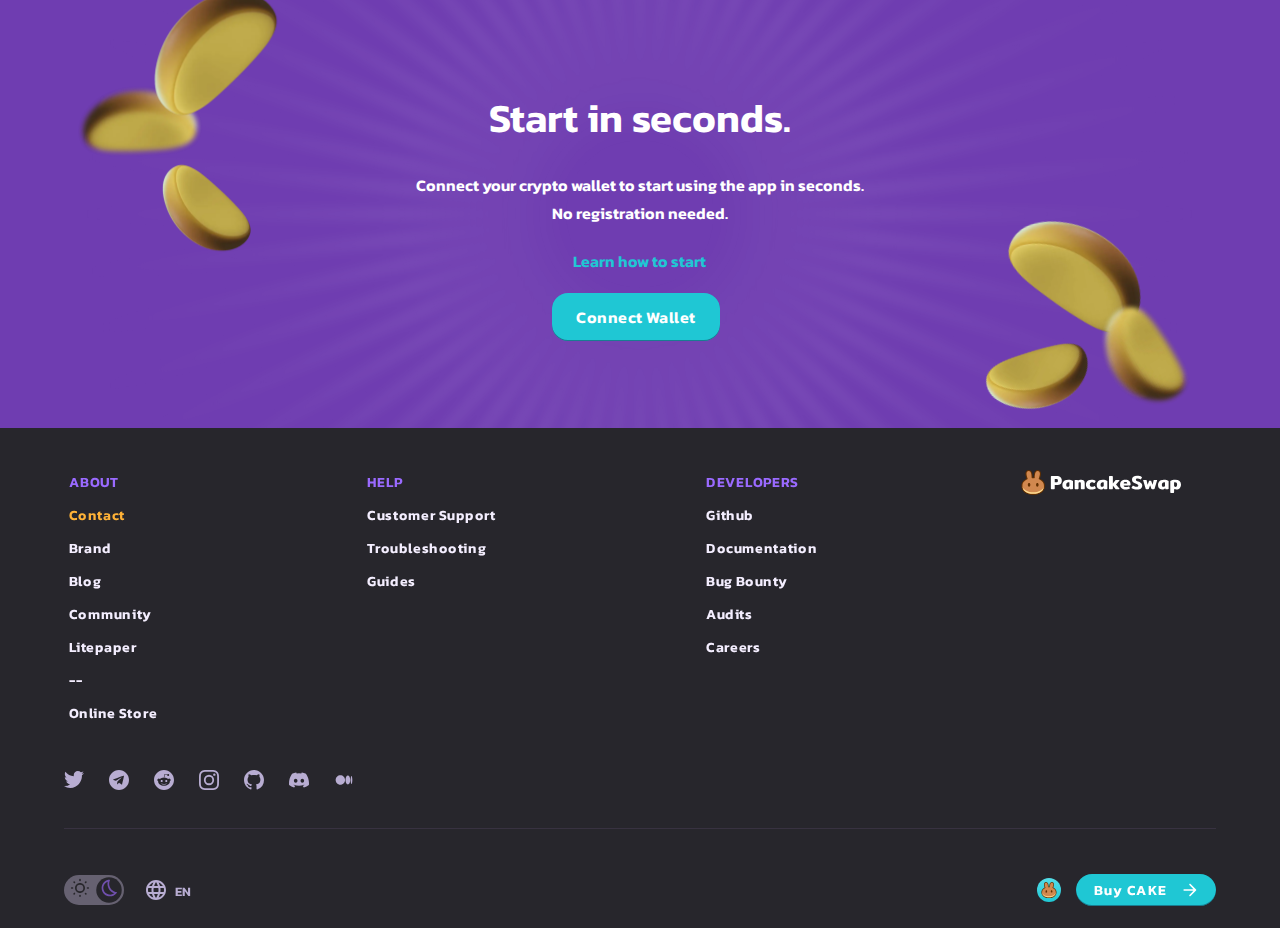
==== commit 8d20957b: "Merge branch 'testmerge' of https://github.com/rickcrypto90/PancakeSwap_Team5 into testmerge" ====
--- a/index.html
+++ b/index.html
@@ -6,7 +6,7 @@
   <meta http-equiv="X-UA-Compatible" content="IE=edge">
   <meta name="viewport" content="width=device-width, initial-scale=1.0">
   <title>Document</title>
-  <link rel="stylesheet" href="scss/style.css">
+  <link rel="stylesheet" href="../scss/style.css">
   <script src="https://cdnjs.cloudflare.com/ajax/libs/gsap/3.10.4/gsap.min.js" defer></script>
   <script src="./index.js" defer></script>
 </head>
